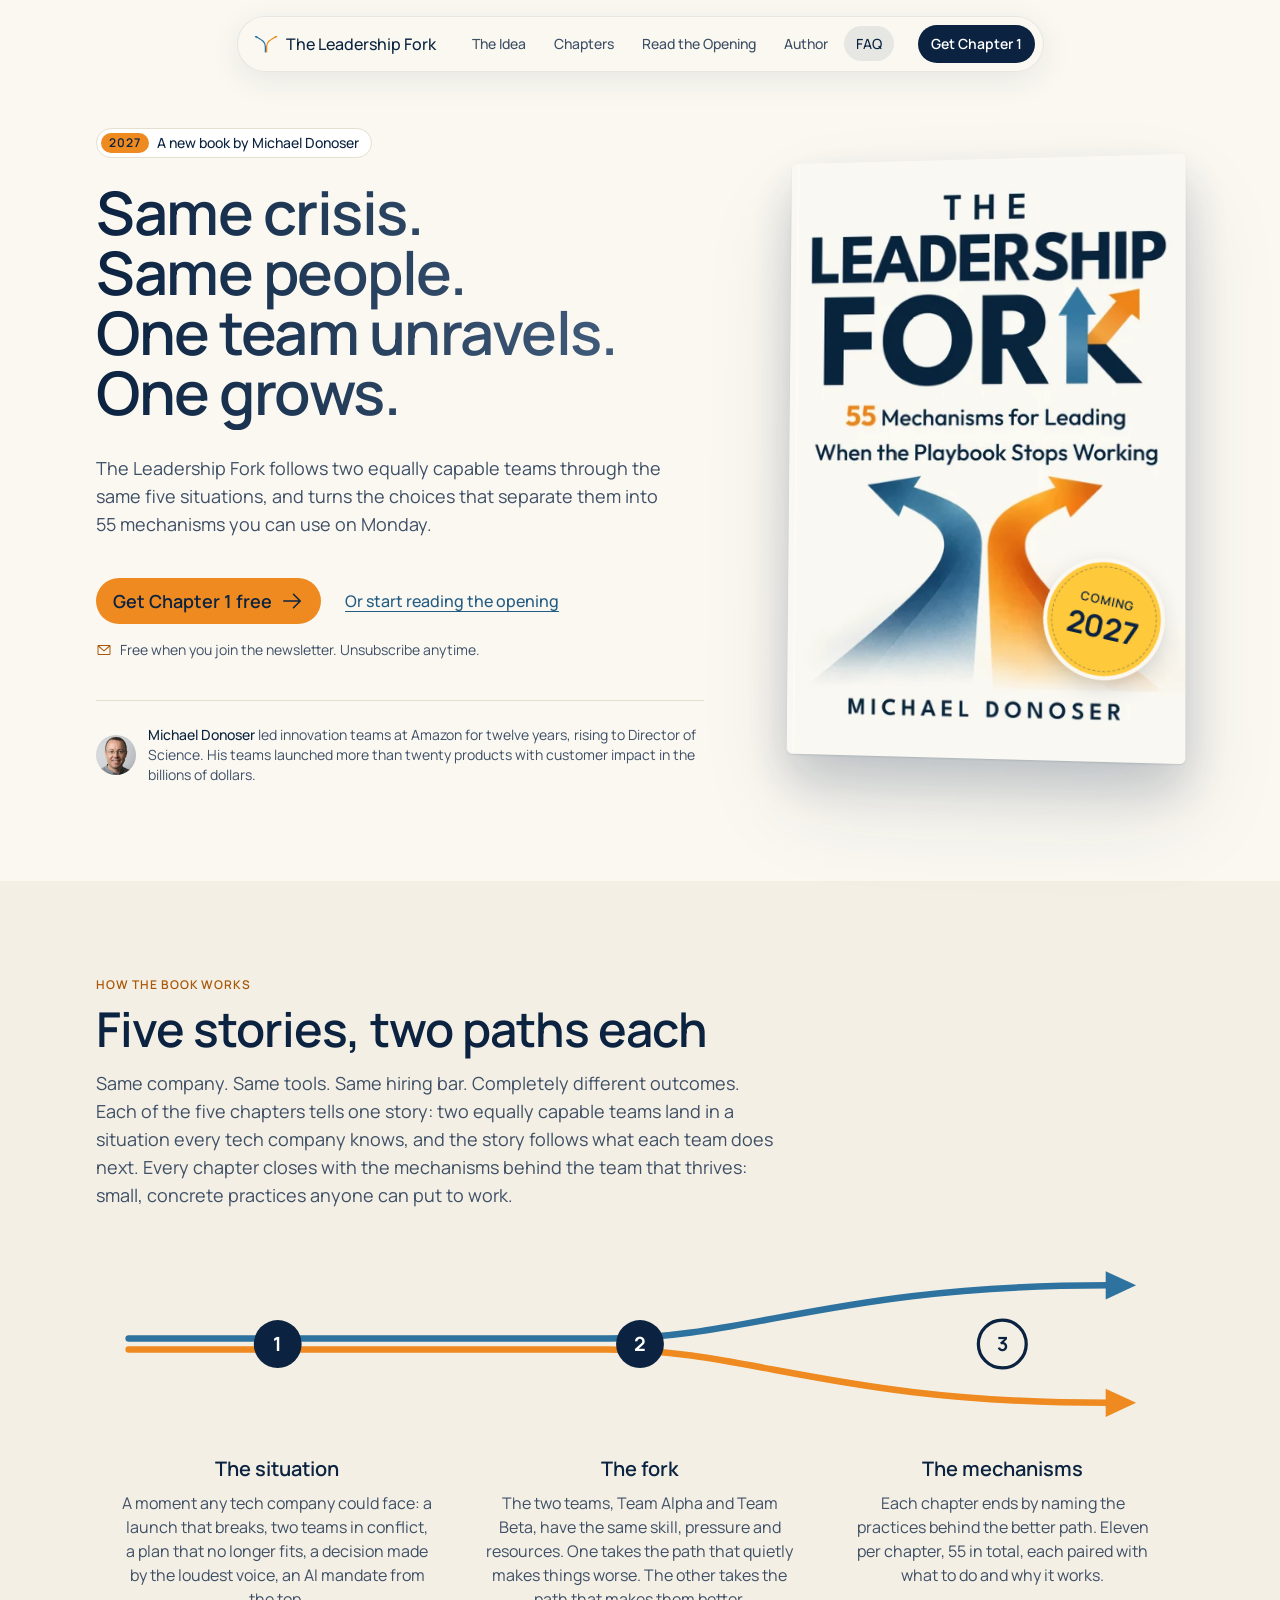
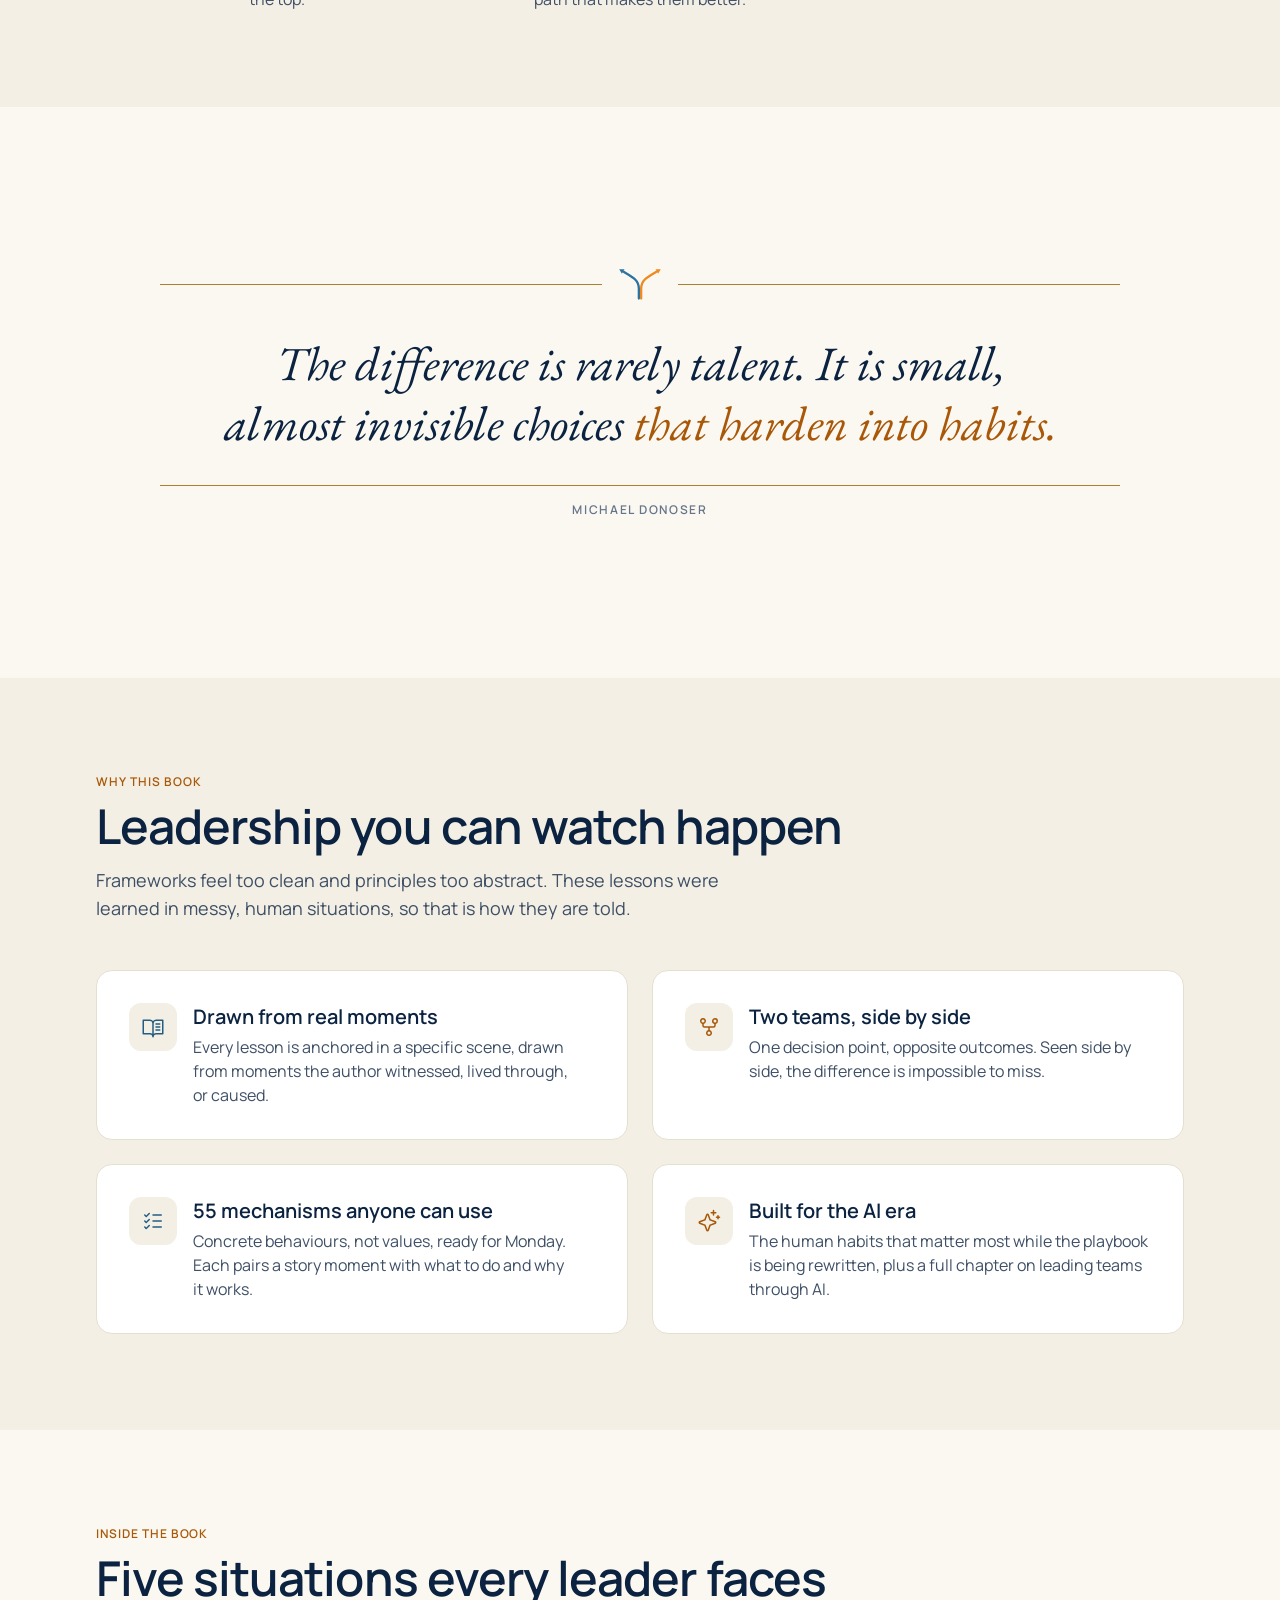
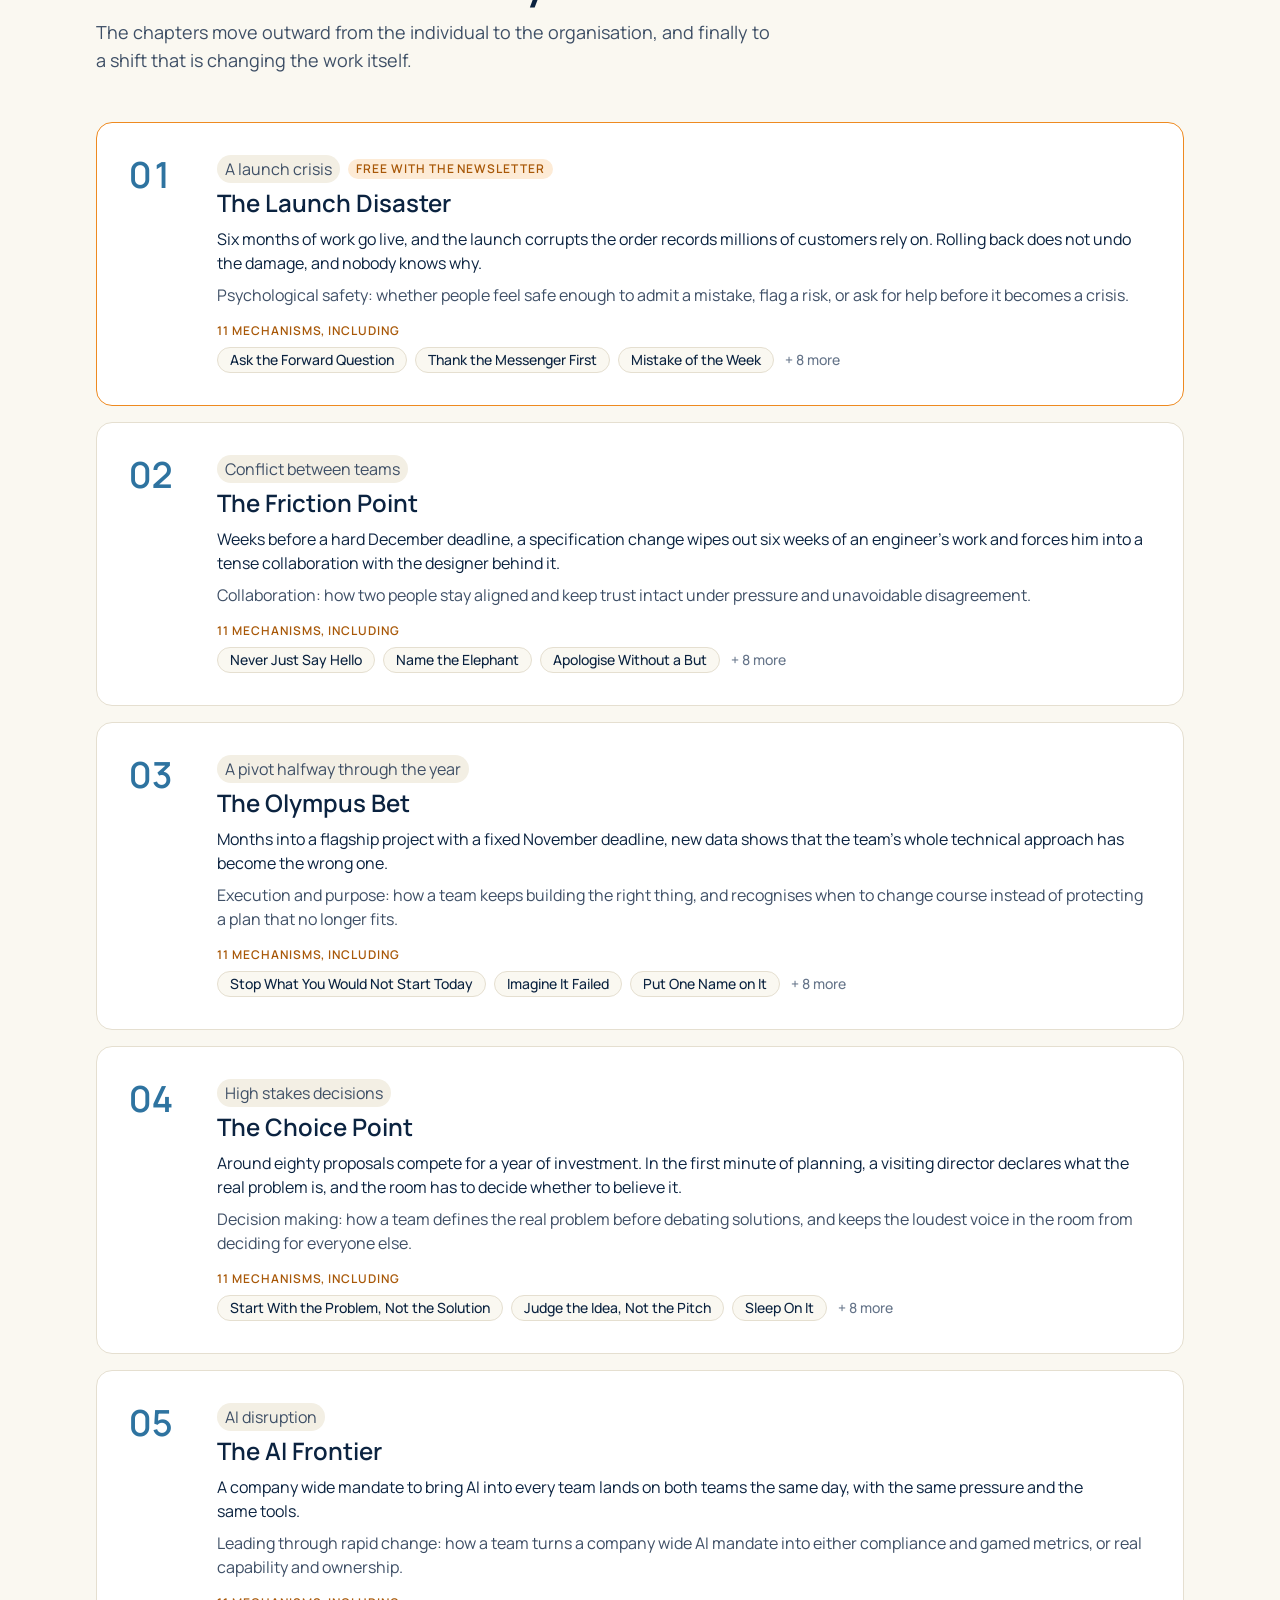
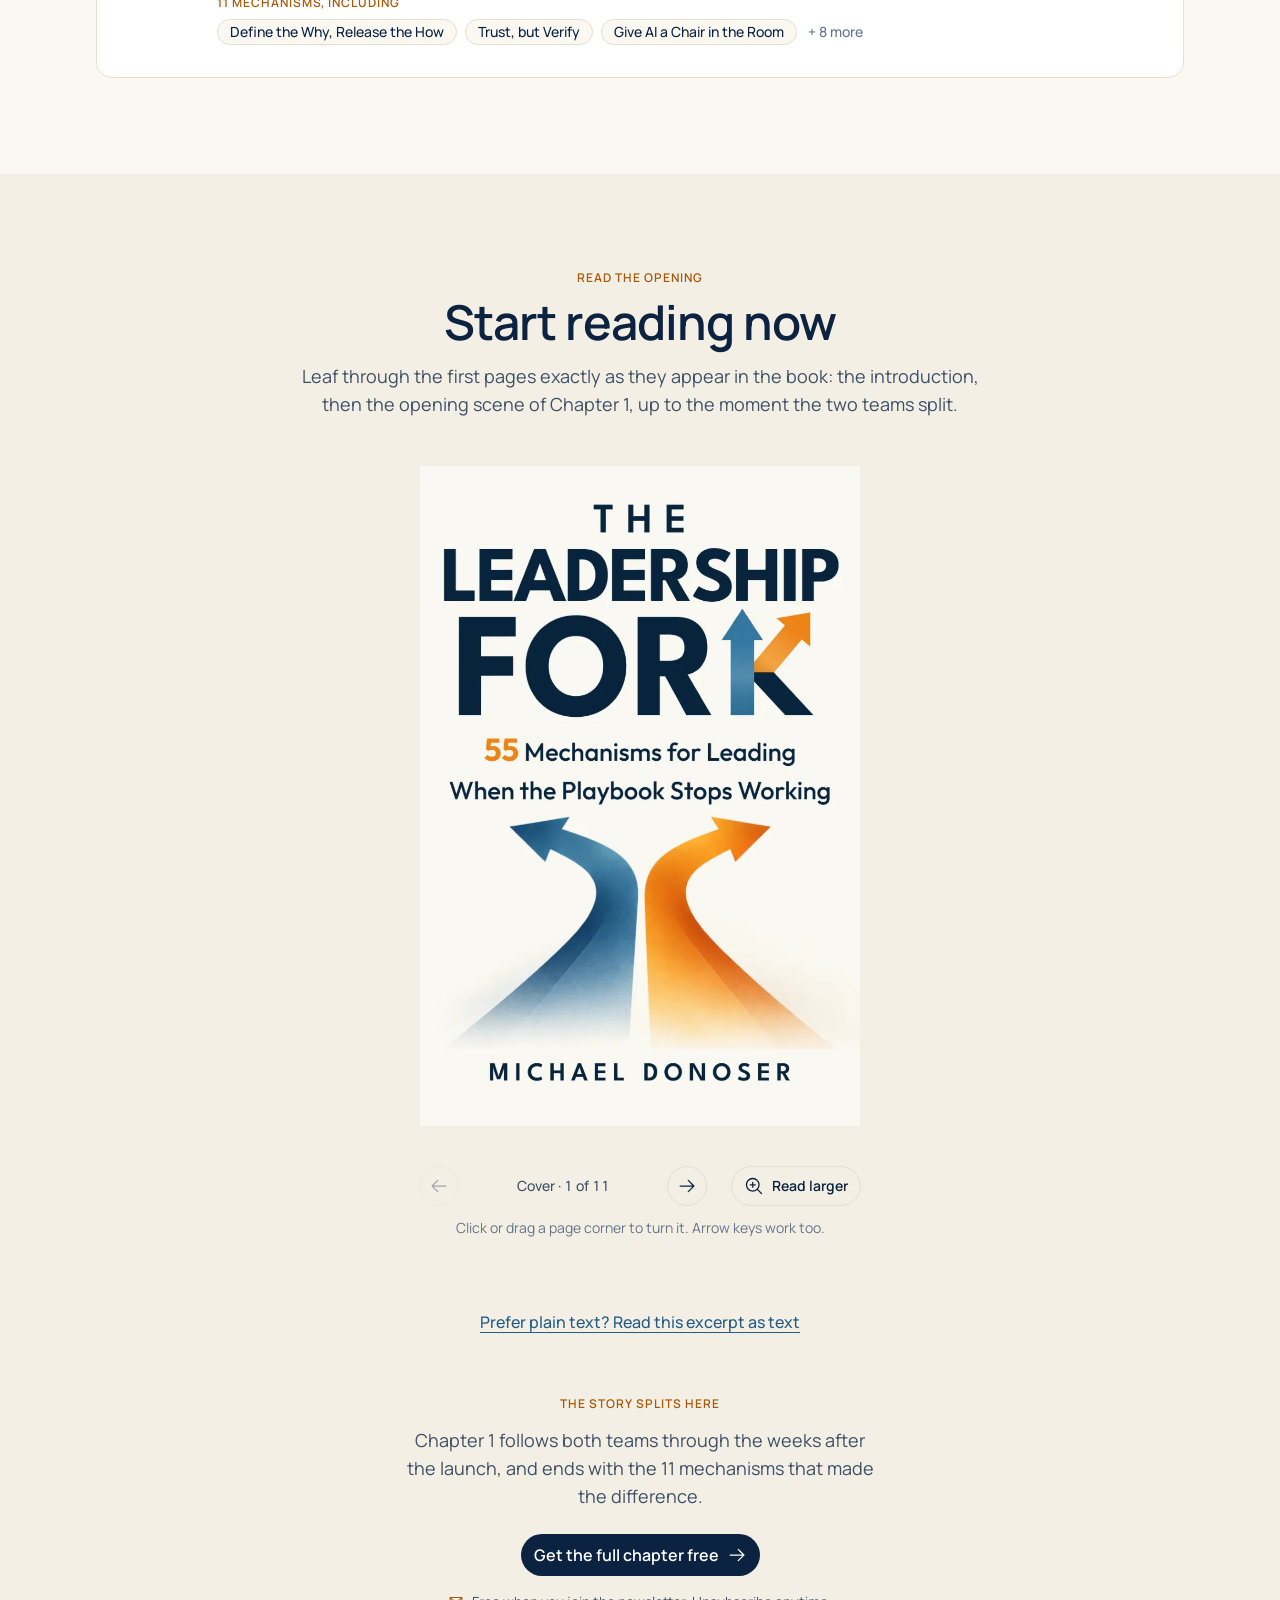
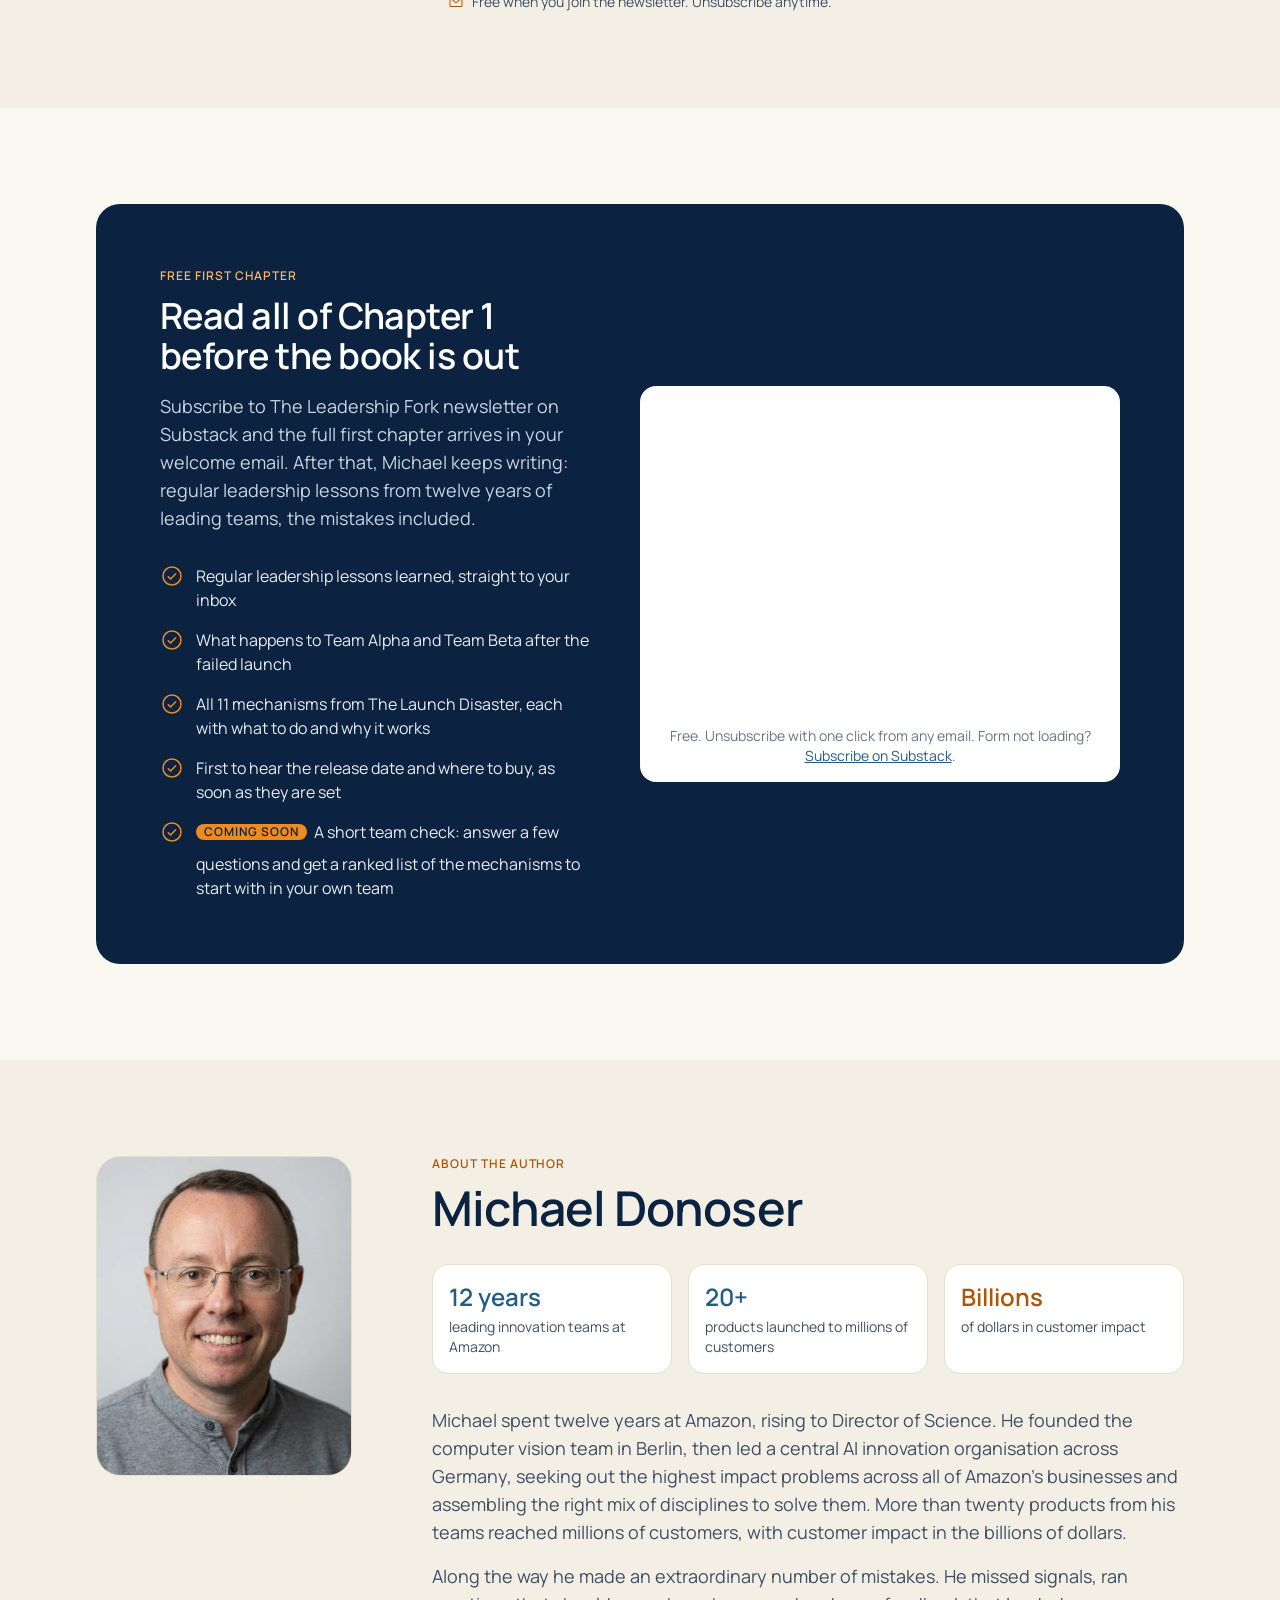
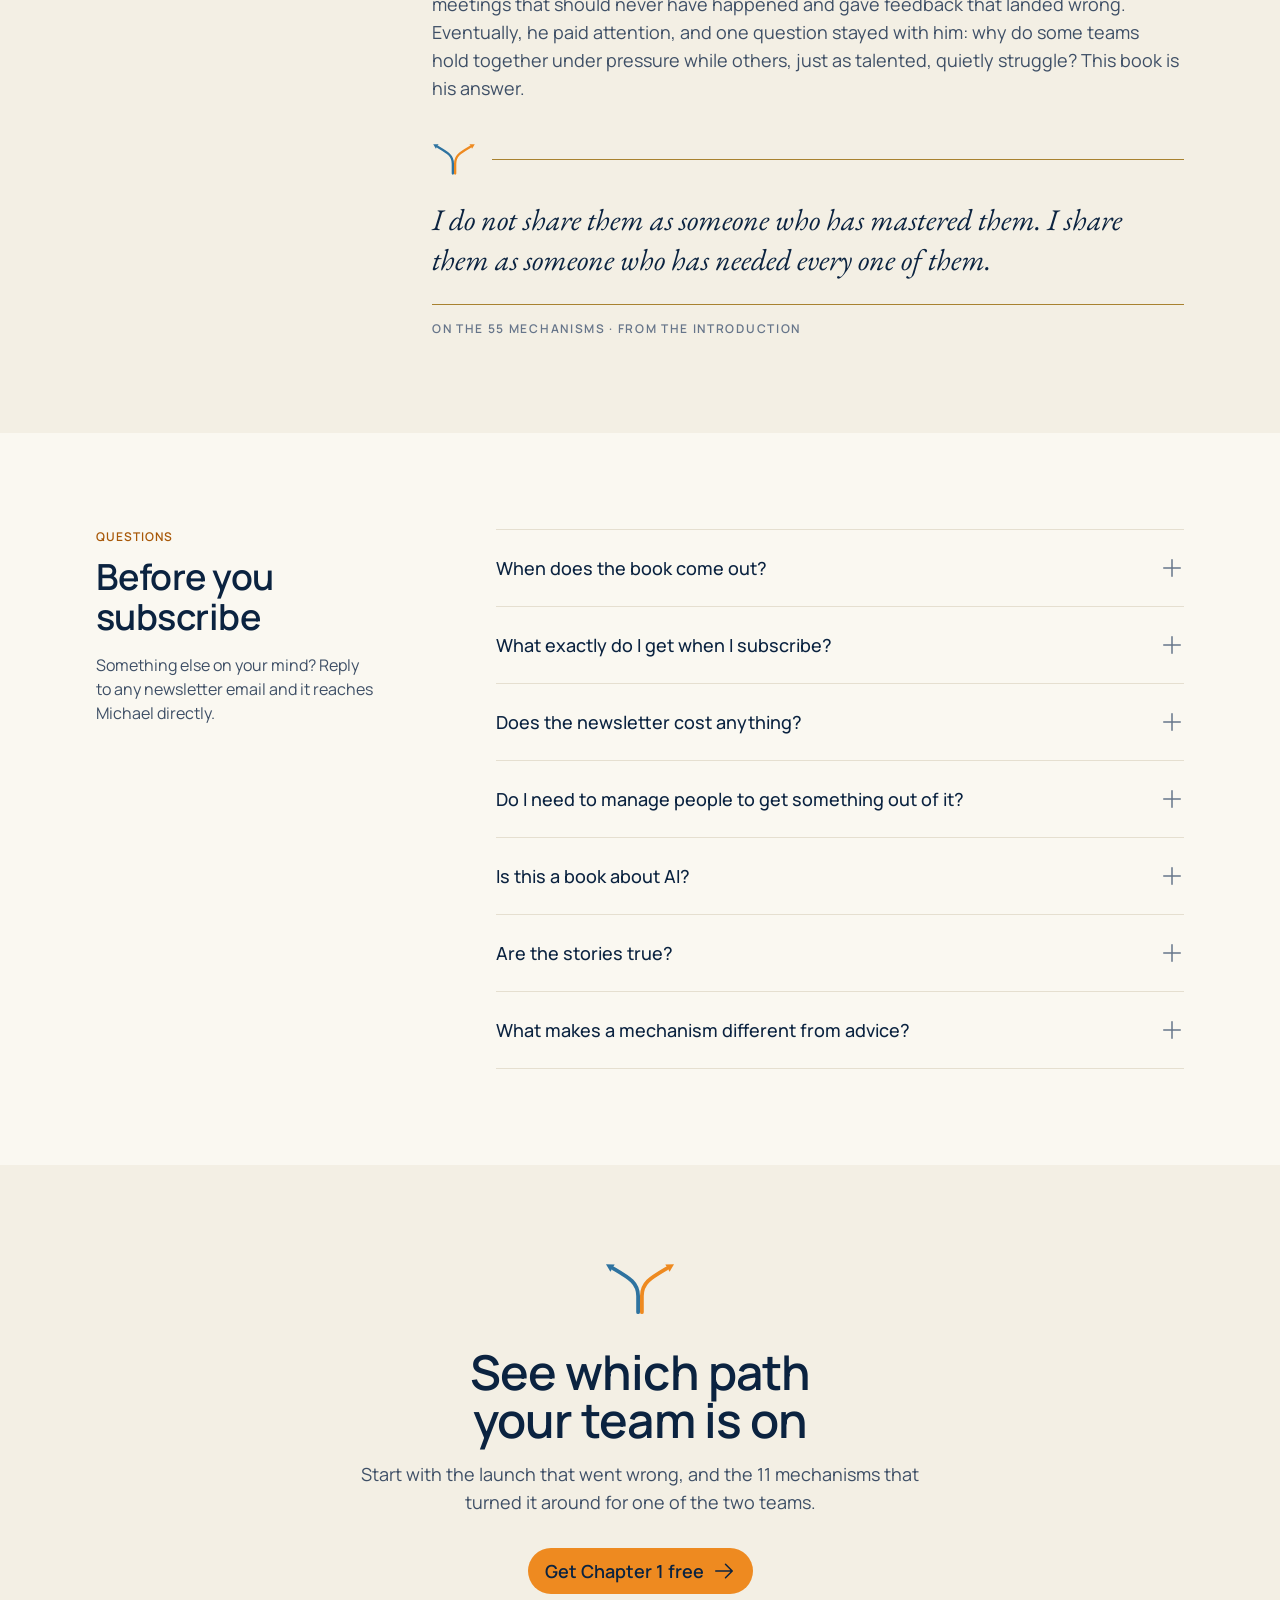
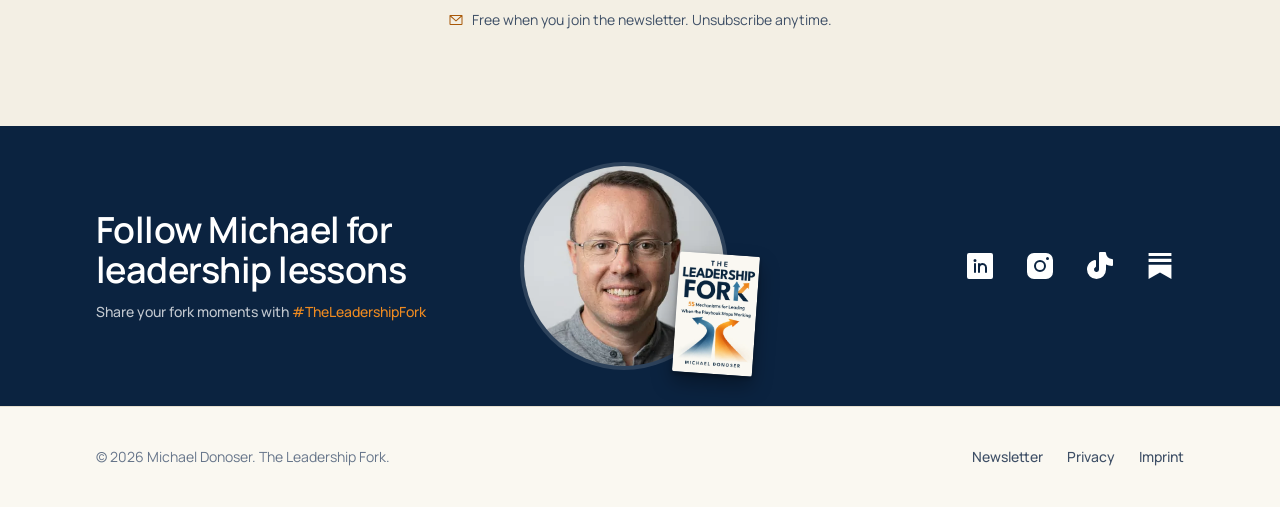
==== index.html @ 9b5e599e "Initial site: The Leadership Fork landing page Co-Authored-By: Claude Opus 5.5 <noreply@anthropic.co" ====
<!doctype html>
<html lang="en-GB">
<head>
  <meta charset="utf-8">
  <meta name="viewport" content="width=device-width, initial-scale=1">
  <title>The Leadership Fork by Michael Donoser: read Chapter 1 free</title>
  <meta name="description" content="Same crisis. Same people. One team unravels, one grows. The Leadership Fork turns the small choices behind great teams into 55 mechanisms you can use on Monday. Read the opening now and get Chapter 1 free.">
  <link rel="canonical" href="https://theleadershipfork.com/">
  <meta name="theme-color" content="#faf8f1">
  <meta name="author" content="Michael Donoser">
  <meta name="robots" content="index, follow, max-image-preview:large">

  <meta property="og:type" content="book">
  <meta property="og:site_name" content="The Leadership Fork">
  <meta property="og:locale" content="en_GB">
  <meta property="og:title" content="The Leadership Fork: 55 Mechanisms for Leading When the Playbook Stops Working">
  <meta property="og:description" content="Same crisis. Same people. One team unravels, one grows. Read the opening and get Chapter 1 free.">
  <meta property="og:url" content="https://theleadershipfork.com/">
  <meta property="og:image" content="https://theleadershipfork.com/assets/img/og.jpg">
  <meta property="og:image:width" content="1200">
  <meta property="og:image:height" content="630">
  <meta property="og:image:alt" content="The cover of The Leadership Fork by Michael Donoser">
  <meta property="book:author" content="Michael Donoser">
  <meta name="twitter:card" content="summary_large_image">

  <link rel="icon" href="/favicon.ico" sizes="any">
  <link rel="icon" type="image/png" sizes="32x32" href="/assets/img/icon-32.png">
  <link rel="apple-touch-icon" href="/assets/img/icon-180.png">

  <link rel="preload" href="/assets/fonts/manrope-latin-wght.woff2" as="font" type="font/woff2" crossorigin>
  <link rel="stylesheet" href="/assets/styles.css">
  <script>document.documentElement.classList.add("js");</script>

  <script type="application/ld+json">
  {
    "@context": "https://schema.org",
    "@graph": [
      {
        "@type": "WebSite",
        "name": "The Leadership Fork",
        "alternateName": ["TheLeadershipFork", "#TheLeadershipFork", "theleadershipfork.com"],
        "url": "https://theleadershipfork.com/"
      },
      {
        "@type": "Book",
        "name": "The Leadership Fork",
        "alternateName": "TheLeadershipFork",
        "keywords": "The Leadership Fork, TheLeadershipFork, leadership, team culture, management, Michael Donoser",
        "alternativeHeadline": "55 Mechanisms for Leading When the Playbook Stops Working",
        "author": { "@type": "Person", "name": "Michael Donoser", "sameAs": [
          "https://www.linkedin.com/in/michael-donoser",
          "https://www.instagram.com/michaeldonoser/",
          "https://www.tiktok.com/@michaeldonoser",
          "https://substack.com/@michaeldonoser"
        ] },
        "inLanguage": "en",
        "genre": "Leadership / Management",
        "image": "https://theleadershipfork.com/assets/img/cover-960.jpg",
        "url": "https://theleadershipfork.com/"
      },
      {
        "@type": "FAQPage",
        "mainEntity": [
          { "@type": "Question", "name": "When does The Leadership Fork come out?",
            "acceptedAnswer": { "@type": "Answer", "text": "The book is planned for 2027. Newsletter subscribers hear the release date and where to buy it first." } },
          { "@type": "Question", "name": "What do I get when I subscribe?",
            "acceptedAnswer": { "@type": "Answer", "text": "The complete first chapter, The Launch Disaster, as a PDF: what happens to both teams after the failed launch, and all 11 mechanisms from that chapter. The link arrives in your welcome email." } },
          { "@type": "Question", "name": "Do I need to manage people to get something out of it?",
            "acceptedAnswer": { "@type": "Answer", "text": "No. The book is written for anyone who wants to shape how their team works, at any level. Every mechanism is something a team member can start as well as a manager." } },
          { "@type": "Question", "name": "Are the stories true?",
            "acceptedAnswer": { "@type": "Answer", "text": "They are composites. No story is a transcript of one real event, but every event in them is rooted in something the author witnessed, took part in, or caused." } }
        ]
      }
    ]
  }
  </script>
</head>
<body>
  <!-- Shared drawings -->
  <svg width="0" height="0" style="position:absolute" aria-hidden="true" focusable="false">
    <defs>
      <!-- Two lanes that touch in the stem, then split: echoes the cover arrows -->
      <symbol id="fork" viewBox="-76 -108 152 116">
        <g fill="none" stroke-width="8" stroke-linecap="round" stroke-linejoin="round">
          <path stroke="#2e73a0" d="M-4 0V-34C-4-62-22-72-56-92"/>
          <path stroke="#ee8a20" d="M4 0V-34C4-62 22-72 56-92"/>
        </g>
        <polygon fill="#2e73a0" points="-71.8,-101 -53.5,-100.8 -62.5,-85.2"/>
        <polygon fill="#ee8a20" points="71.8,-101 53.5,-100.8 62.5,-85.2"/>
      </symbol>
      <symbol id="i-arrow-right" viewBox="0 0 256 256"><path fill="currentColor" d="M221.66,133.66l-72,72a8,8,0,0,1-11.32-11.32L196.69,136H40a8,8,0,0,1,0-16H196.69L138.34,61.66a8,8,0,0,1,11.32-11.32l72,72A8,8,0,0,1,221.66,133.66Z"/></symbol>
      <symbol id="i-arrow-down" viewBox="0 0 256 256"><path fill="currentColor" d="M205.66,149.66l-72,72a8,8,0,0,1-11.32,0l-72-72a8,8,0,0,1,11.32-11.32L120,196.69V40a8,8,0,0,1,16,0V196.69l58.34-58.35a8,8,0,0,1,11.32,11.32Z"/></symbol>
      <symbol id="i-check" viewBox="0 0 256 256"><path fill="currentColor" d="M173.66,98.34a8,8,0,0,1,0,11.32l-56,56a8,8,0,0,1-11.32,0l-24-24a8,8,0,0,1,11.32-11.32L112,148.69l50.34-50.35A8,8,0,0,1,173.66,98.34ZM232,128A104,104,0,1,1,128,24,104.11,104.11,0,0,1,232,128Zm-16,0a88,88,0,1,0-88,88A88.1,88.1,0,0,0,216,128Z"/></symbol>
      <symbol id="i-book" viewBox="0 0 256 256"><path fill="currentColor" d="M232,48H160a40,40,0,0,0-32,16A40,40,0,0,0,96,48H24a8,8,0,0,0-8,8V200a8,8,0,0,0,8,8H96a24,24,0,0,1,24,24,8,8,0,0,0,16,0,24,24,0,0,1,24-24h72a8,8,0,0,0,8-8V56A8,8,0,0,0,232,48ZM96,192H32V64H96a24,24,0,0,1,24,24V200A39.81,39.81,0,0,0,96,192Zm128,0H160a39.81,39.81,0,0,0-24,8V88a24,24,0,0,1,24-24h64ZM160,88h40a8,8,0,0,1,0,16H160a8,8,0,0,1,0-16Zm48,40a8,8,0,0,1-8,8H160a8,8,0,0,1,0-16h40A8,8,0,0,1,208,128Zm0,32a8,8,0,0,1-8,8H160a8,8,0,0,1,0-16h40A8,8,0,0,1,208,160Z"/></symbol>
      <symbol id="i-fork" viewBox="0 0 256 256"><path fill="currentColor" d="M224,64a32,32,0,1,0-40,31v17a8,8,0,0,1-8,8H80a8,8,0,0,1-8-8V95a32,32,0,1,0-16,0v17a24,24,0,0,0,24,24h40v25a32,32,0,1,0,16,0V136h40a24,24,0,0,0,24-24V95A32.06,32.06,0,0,0,224,64ZM48,64A16,16,0,1,1,64,80,16,16,0,0,1,48,64Zm96,128a16,16,0,1,1-16-16A16,16,0,0,1,144,192ZM192,80a16,16,0,1,1,16-16A16,16,0,0,1,192,80Z"/></symbol>
      <symbol id="i-list" viewBox="0 0 256 256"><path fill="currentColor" d="M224,128a8,8,0,0,1-8,8H128a8,8,0,0,1,0-16h88A8,8,0,0,1,224,128ZM128,72h88a8,8,0,0,0,0-16H128a8,8,0,0,0,0,16Zm88,112H128a8,8,0,0,0,0,16h88a8,8,0,0,0,0-16ZM82.34,42.34,56,68.69,45.66,58.34A8,8,0,0,0,34.34,69.66l16,16a8,8,0,0,0,11.32,0l32-32A8,8,0,0,0,82.34,42.34Zm0,64L56,132.69,45.66,122.34a8,8,0,0,0-11.32,11.32l16,16a8,8,0,0,0,11.32,0l32-32a8,8,0,0,0-11.32-11.32Zm0,64L56,196.69,45.66,186.34a8,8,0,0,0-11.32,11.32l16,16a8,8,0,0,0,11.32,0l32-32a8,8,0,0,0-11.32-11.32Z"/></symbol>
      <symbol id="i-sparkle" viewBox="0 0 256 256"><path fill="currentColor" d="M197.58,129.06,146,110l-19-51.62a15.92,15.92,0,0,0-29.88,0L78,110l-51.62,19a15.92,15.92,0,0,0,0,29.88L78,178l19,51.62a15.92,15.92,0,0,0,29.88,0L146,178l51.62-19a15.92,15.92,0,0,0,0-29.88ZM137,164.22a8,8,0,0,0-4.74,4.74L112,223.85,91.78,169A8,8,0,0,0,87,164.22L32.15,144,87,123.78A8,8,0,0,0,91.78,119L112,64.15,132.22,119a8,8,0,0,0,4.74,4.74L191.85,144ZM144,40a8,8,0,0,1,8-8h16V16a8,8,0,0,1,16,0V32h16a8,8,0,0,1,0,16H184V64a8,8,0,0,1-16,0V48H152A8,8,0,0,1,144,40ZM248,88a8,8,0,0,1-8,8h-8v8a8,8,0,0,1-16,0V96h-8a8,8,0,0,1,0-16h8V72a8,8,0,0,1,16,0v8h8A8,8,0,0,1,248,88Z"/></symbol>
      <symbol id="i-plus" viewBox="0 0 256 256"><path fill="currentColor" d="M224,128a8,8,0,0,1-8,8H136v80a8,8,0,0,1-16,0V136H40a8,8,0,0,1,0-16h80V40a8,8,0,0,1,16,0v80h80A8,8,0,0,1,224,128Z"/></symbol>
      <!-- Brand marks: Phosphor fill (MIT) for LinkedIn, Instagram, TikTok; Simple Icons (CC0) for Substack -->
      <symbol id="i-linkedin" viewBox="0 0 256 256"><path fill="currentColor" d="M216,24H40A16,16,0,0,0,24,40V216a16,16,0,0,0,16,16H216a16,16,0,0,0,16-16V40A16,16,0,0,0,216,24ZM96,176a8,8,0,0,1-16,0V112a8,8,0,0,1,16,0ZM88,96a12,12,0,1,1,12-12A12,12,0,0,1,88,96Zm96,80a8,8,0,0,1-16,0V140a20,20,0,0,0-40,0v36a8,8,0,0,1-16,0V112a8,8,0,0,1,15.790-1.78A36,36,0,0,1,184,140Z"/></symbol>
      <symbol id="i-instagram" viewBox="0 0 256 256"><path fill="currentColor" d="M176,24H80A56.06,56.06,0,0,0,24,80v96a56.06,56.06,0,0,0,56,56h96a56.06,56.06,0,0,0,56-56V80A56.06,56.06,0,0,0,176,24ZM128,176a48,48,0,1,1,48-48A48.05,48.05,0,0,1,128,176Zm60-96a12,12,0,1,1,12-12A12,12,0,0,1,188,80Zm-28,48a32,32,0,1,1-32-32A32,32,0,0,1,160,128Z"/></symbol>
      <symbol id="i-tiktok" viewBox="0 0 256 256"><path fill="currentColor" d="M232,80v40a8,8,0,0,1-8,8,103.25,103.25,0,0,1-48-11.71V156a76,76,0,0,1-152,0c0-36.9,26.91-69.52,62.6-75.88A8,8,0,0,1,96,88v42.69a8,8,0,0,1-4.570,7.23A20,20,0,1,0,120,156V24a8,8,0,0,1,8-8h40a8,8,0,0,1,8,8,48.050,48.050,0,0,0,48,48A8,8,0,0,1,232,80Z"/></symbol>
      <symbol id="i-substack" viewBox="0 0 24 24"><path fill="currentColor" d="M22.539 8.242H1.46V5.406h21.08v2.836zM1.46 10.812V24L12 18.11 22.54 24V10.812H1.46zM22.54 0H1.46v2.836h21.08V0z"/></symbol>
      <symbol id="i-mail" viewBox="0 0 256 256"><path fill="currentColor" d="M224,48H32a8,8,0,0,0-8,8V192a16,16,0,0,0,16,16H216a16,16,0,0,0,16-16V56A8,8,0,0,0,224,48ZM203.43,64,128,133.15,52.57,64ZM216,192H40V74.19l82.59,75.71a8,8,0,0,0,10.82,0L216,74.19V192Z"/></symbol>
    </defs>
  </svg>

  <a class="skip-link button-sm" href="#main">Skip to content</a>

  <!-- ===================== Navigation ===================== -->
  <header class="nav-wrap">
    <nav class="nav" aria-label="Main">
      <a class="brand" href="/" aria-label="The Leadership Fork, home">
        <svg viewBox="0 0 152 116" aria-hidden="true"><use href="#fork"/></svg>
        <span class="brand-name title-3">The Leadership Fork</span>
      </a>
      <ul class="nav-links title-4">
        <li><a href="#idea">The Idea</a></li>
        <li><a href="#chapters">Chapters</a></li>
        <li><a href="#excerpt">Read the Opening</a></li>
        <li><a href="#author">Author</a></li>
        <li><a href="#faq">FAQ</a></li>
      </ul>
      <div class="nav-actions">
        <a class="btn btn-primary button-sm nav-cta-mobile" href="#chapter-one">Get Chapter 1</a>
        <button class="menu-toggle" type="button" aria-expanded="false" aria-controls="mobile-menu" aria-label="Open menu">
          <span></span><span></span><span></span>
        </button>
      </div>
    </nav>
  </header>

  <div class="mobile-menu" id="mobile-menu" aria-hidden="true">
    <a class="heading-4" href="#idea">The Idea</a>
    <a class="heading-4" href="#chapters">Chapters</a>
    <a class="heading-4" href="#excerpt">Read the Opening</a>
    <a class="heading-4" href="#author">Author</a>
    <a class="heading-4" href="#faq">FAQ</a>
  </div>

  <main id="main">
    <!-- ===================== Hero ===================== -->
    <section class="hero" aria-labelledby="hero-title">
      <div class="container hero-grid">
        <div>
          <p class="eyebrow caption-1"><span class="pill caption-3">2027</span> A new book by Michael Donoser</p>
          <h1 id="hero-title" class="heading-1">Same crisis. Same people.<br> One team unravels. One grows.</h1>
          <p class="hero-sub body-7 muted">
            The Leadership Fork follows two equally capable teams through the<br class="br-wide">
            same five situations, and turns the choices that separate them into<br class="br-wide">
            55 mechanisms you can use on Monday.
          </p>
          <div class="hero-actions">
            <a class="btn btn-accent button-lg" href="#chapter-one">
              Get Chapter 1 free
              <svg aria-hidden="true"><use href="#i-arrow-right"/></svg>
            </a>
            <a class="text-link body-2" href="#excerpt">Or start reading the opening</a>
          </div>
          <p class="cta-note caption-2"><svg aria-hidden="true"><use href="#i-mail"/></svg>Free when you join the newsletter. Unsubscribe anytime.</p>
          <div class="hero-proof">
            <span class="avatar" aria-hidden="true"><img src="/assets/img/author-avatar.jpg" alt="" width="40" height="40"></span>
            <p class="caption-2 muted">
              <strong class="caption-1" style="color:var(--ink)">Michael Donoser</strong>
              led innovation teams at Amazon for twelve years, rising to
              Director of Science. His teams launched more than twenty
              products with customer impact in the billions of dollars.
            </p>
          </div>
        </div>
        <div class="cover-stage">
          <div class="cover">
            <picture>
              <source type="image/webp" srcset="/assets/img/cover-480.webp 480w, /assets/img/cover-960.webp 960w" sizes="(min-width: 960px) 400px, 200px">
              <img src="/assets/img/cover-960.jpg" srcset="/assets/img/cover-480.jpg 480w, /assets/img/cover-960.jpg 960w" sizes="(min-width: 960px) 400px, 200px"
                   width="960" height="1439" alt="Book cover of The Leadership Fork: 55 Mechanisms for Leading When the Playbook Stops Working, by Michael Donoser. A blue and an orange arrow split from one road." fetchpriority="high">
            </picture>
            <p class="sticker" aria-label="Coming in 2027">
              <span class="sticker-top" aria-hidden="true">Coming</span>
              <span class="sticker-year" aria-hidden="true">2027</span>
            </p>
          </div>
        </div>
      </div>
    </section>

    <!-- ===================== How every story works ===================== -->
    <section class="section band" id="idea" aria-labelledby="idea-title">
      <div class="container">
        <div class="section-head reveal">
          <span class="caption-3">How the book works</span>
          <h2 id="idea-title" class="heading-2">Five stories, two paths each</h2>
          <p class="body-7 muted">
            Same company. Same tools. Same hiring bar. Completely different
            outcomes. Each of the five chapters tells one story: two equally capable teams
            land in a situation every tech company knows, and the story follows
            what each team does next. Every chapter closes with the mechanisms
            behind the team that thrives: small, concrete practices anyone can
            put to work.
          </p>
        </div>
        <!-- One road that splits at the fork; the numbers mark the three steps below. -->
        <svg class="road reveal" viewBox="0 0 1000 160" aria-hidden="true">
          <g fill="none" stroke-width="6" stroke-linecap="round">
            <path stroke="#2e73a0" d="M30 75 H470 C600 75 680 26 930 26"/>
            <path stroke="#ee8a20" d="M30 85 H470 C600 85 680 134 930 134"/>
          </g>
          <polygon fill="#2e73a0" points="928,13 956,26 928,39"/>
          <polygon fill="#ee8a20" points="928,121 956,134 928,147"/>
          <g font-weight="700" font-size="18" text-anchor="middle">
            <circle cx="167" cy="80" r="22" fill="#0b2340"/><text x="167" y="86" fill="#fff">1</text>
            <circle cx="500" cy="80" r="22" fill="#0b2340"/><text x="500" y="86" fill="#fff">2</text>
            <circle class="road-open" cx="833" cy="80" r="22" stroke="#0b2340" stroke-width="3"/><text x="833" y="86" fill="#0b2340">3</text>
          </g>
        </svg>
        <ol class="steps">
          <li class="step reveal">
            <span class="step-num caption-1" aria-hidden="true">1</span>
            <h3 class="heading-6">The situation</h3>
            <p class="body-3 muted">
              A moment any tech company could face: a launch that breaks, two
              teams in conflict, a plan that no longer fits, a decision made
              by the loudest voice, an AI mandate from the top.
            </p>
          </li>
          <li class="step reveal">
            <span class="step-num caption-1" aria-hidden="true">2</span>
            <h3 class="heading-6">The fork</h3>
            <p class="body-3 muted">
              The two teams, Team Alpha and Team Beta, have the same skill,
              pressure and resources. One takes the path that quietly makes things worse.
              The other takes the path that makes them better.
            </p>
          </li>
          <li class="step reveal">
            <span class="step-num step-num-open caption-1" aria-hidden="true">3</span>
            <h3 class="heading-6">The mechanisms</h3>
            <p class="body-3 muted">
              Each chapter ends by naming the practices behind the better
              path. Eleven per chapter, 55 in total, each paired with what to do and why it
              works.
            </p>
          </li>
        </ol>
      </div>
    </section>

    <!-- ===================== Tagline reveal (B11) ===================== -->
    <section class="tagline" aria-label="The idea behind the book">
      <div class="container">
        <figure class="tagline-quote">
          <div class="tq-rule" aria-hidden="true"><svg viewBox="0 0 152 116"><use href="#fork"/></svg></div>
          <blockquote>
            <p data-word-reveal>The difference is rarely talent. It is small, almost invisible choices <span class="accent">that harden into habits.</span></p>
          </blockquote>
          <div class="tq-rule" aria-hidden="true"></div>
          <figcaption class="tq-who">Michael Donoser</figcaption>
        </figure>
      </div>
    </section>

    <!-- ===================== Benefits ===================== -->
    <section class="section band" aria-labelledby="why-title">
      <div class="container">
        <div class="section-head reveal">
          <span class="caption-3">Why this book</span>
          <h2 id="why-title" class="heading-2">Leadership you can watch happen</h2>
          <p class="body-7 muted">
            Frameworks feel too clean and principles too abstract. These
            lessons were learned in messy, human situations, so that is how
            they are told.
          </p>
        </div>
        <div class="benefits">
          <div class="card benefit reveal">
            <span class="icon-chip" aria-hidden="true"><svg><use href="#i-book"/></svg></span>
            <div>
              <h3 class="heading-6">Drawn from real moments</h3>
              <p class="body-3 muted">Every lesson is anchored in a specific scene, drawn from moments the author witnessed, lived through, or caused.</p>
            </div>
          </div>
          <div class="card benefit reveal">
            <span class="icon-chip orange" aria-hidden="true"><svg><use href="#i-fork"/></svg></span>
            <div>
              <h3 class="heading-6">Two teams, side by side</h3>
              <p class="body-3 muted">One decision point, opposite outcomes. Seen side by side, the difference is impossible to miss.</p>
            </div>
          </div>
          <div class="card benefit reveal">
            <span class="icon-chip" aria-hidden="true"><svg><use href="#i-list"/></svg></span>
            <div>
              <h3 class="heading-6">55 mechanisms anyone can use</h3>
              <p class="body-3 muted">Concrete behaviours, not values, ready for Monday. Each pairs a story moment with what to do and why it works.</p>
            </div>
          </div>
          <div class="card benefit reveal">
            <span class="icon-chip orange" aria-hidden="true"><svg><use href="#i-sparkle"/></svg></span>
            <div>
              <h3 class="heading-6">Built for the AI era</h3>
              <p class="body-3 muted">The human habits that matter most while the playbook is being rewritten, plus a full chapter on leading teams through AI.</p>
            </div>
          </div>
        </div>
      </div>
    </section>

    <!-- ===================== Chapters ===================== -->
    <section class="section" id="chapters" aria-labelledby="chapters-title">
      <div class="container">
        <div class="section-head reveal">
          <span class="caption-3">Inside the book</span>
          <h2 id="chapters-title" class="heading-2">Five situations every leader faces</h2>
          <p class="body-7 muted">
            The chapters move outward from the individual to the organisation,
            and finally to a shift that is changing the work itself.
          </p>
        </div>
        <ol class="chapters">
          <li class="card chapter is-free reveal">
            <span class="chapter-num" aria-hidden="true">01</span>
            <div>
              <div class="meta">
                <span class="tag caption-4">A launch crisis</span>
                <span class="tag free caption-3">Free with the newsletter</span>
              </div>
              <h3 class="heading-5">The Launch Disaster</h3>
              <p class="body-3 chapter-story">Six months of work go live, and the launch corrupts the order records millions of customers rely on. Rolling back does not undo the damage, and nobody knows why.</p>
              <p class="body-3 muted">Psychological safety: whether people feel safe enough to admit a mistake, flag a risk, or ask for help before it becomes a crisis.</p>
              <p class="mech-label caption-3">11 mechanisms, including</p>
              <ul class="mech-teasers caption-1" aria-label="Some of the mechanisms in this chapter"><li>Ask the Forward Question</li><li>Thank the Messenger First</li><li>Mistake of the Week</li><li class="more">+ 8 more</li></ul>
            </div>
          </li>
          <li class="card chapter reveal">
            <span class="chapter-num" aria-hidden="true">02</span>
            <div>
              <div class="meta"><span class="tag caption-4">Conflict between teams</span></div>
              <h3 class="heading-5">The Friction Point</h3>
              <p class="body-3 chapter-story">Weeks before a hard December deadline, a specification change wipes out six weeks of an engineer&rsquo;s work and forces him into a tense collaboration with the designer behind it.</p>
              <p class="body-3 muted">Collaboration: how two people stay aligned and keep trust intact under pressure and unavoidable disagreement.</p>
              <p class="mech-label caption-3">11 mechanisms, including</p>
              <ul class="mech-teasers caption-1" aria-label="Some of the mechanisms in this chapter"><li>Never Just Say Hello</li><li>Name the Elephant</li><li>Apologise Without a But</li><li class="more">+ 8 more</li></ul>
            </div>
          </li>
          <li class="card chapter reveal">
            <span class="chapter-num" aria-hidden="true">03</span>
            <div>
              <div class="meta"><span class="tag caption-4">A pivot halfway through the year</span></div>
              <h3 class="heading-5">The Olympus Bet</h3>
              <p class="body-3 chapter-story">Months into a flagship project with a fixed November deadline, new data shows that the team&rsquo;s whole technical approach has become the wrong one.</p>
              <p class="body-3 muted">Execution and purpose: how a team keeps building the right thing, and recognises when to change course instead of protecting a plan that no longer fits.</p>
              <p class="mech-label caption-3">11 mechanisms, including</p>
              <ul class="mech-teasers caption-1" aria-label="Some of the mechanisms in this chapter"><li>Stop What You Would Not Start Today</li><li>Imagine It Failed</li><li>Put One Name on It</li><li class="more">+ 8 more</li></ul>
            </div>
          </li>
          <li class="card chapter reveal">
            <span class="chapter-num" aria-hidden="true">04</span>
            <div>
              <div class="meta"><span class="tag caption-4">High stakes decisions</span></div>
              <h3 class="heading-5">The Choice Point</h3>
              <p class="body-3 chapter-story">Around eighty proposals compete for a year of investment. In the first minute of planning, a visiting director declares what the real problem is, and the room has to decide whether to believe it.</p>
              <p class="body-3 muted">Decision making: how a team defines the real problem before debating solutions, and keeps the loudest voice in the room from deciding for everyone else.</p>
              <p class="mech-label caption-3">11 mechanisms, including</p>
              <ul class="mech-teasers caption-1" aria-label="Some of the mechanisms in this chapter"><li>Start With the Problem, Not the Solution</li><li>Judge the Idea, Not the Pitch</li><li>Sleep On It</li><li class="more">+ 8 more</li></ul>
            </div>
          </li>
          <li class="card chapter reveal">
            <span class="chapter-num" aria-hidden="true">05</span>
            <div>
              <div class="meta"><span class="tag caption-4">AI disruption</span></div>
              <h3 class="heading-5">The AI Frontier</h3>
              <p class="body-3 chapter-story">A company wide mandate to bring AI into every team lands on both teams the same day, with the same pressure and the same tools.</p>
              <p class="body-3 muted">Leading through rapid change: how a team turns a company wide AI mandate into either compliance and gamed metrics, or real capability and ownership.</p>
              <p class="mech-label caption-3">11 mechanisms, including</p>
              <ul class="mech-teasers caption-1" aria-label="Some of the mechanisms in this chapter"><li>Define the Why, Release the How</li><li>Trust, but Verify</li><li>Give AI a Chair in the Room</li><li class="more">+ 8 more</li></ul>
            </div>
          </li>
        </ol>
      </div>
    </section>

    <!-- ===================== Excerpt ===================== -->
    <section class="section band" id="excerpt" aria-labelledby="excerpt-title">
      <div class="container">
        <div class="section-head reveal" style="margin-left:auto;margin-right:auto;text-align:center">
          <span class="caption-3">Read the opening</span>
          <h2 id="excerpt-title" class="heading-2">Start reading now</h2>
          <p class="body-7 muted">
            Leaf through the first pages exactly as they appear in the book:
            the introduction, then the opening scene of Chapter 1, up to
            the moment the two teams split.
          </p>
        </div>

        <div class="flipbook-wrap reveal" aria-roledescription="flipbook" aria-label="Preview pages of The Leadership Fork">
          <div class="flipbook" id="flipbook">
            <div class="page" data-density="hard"><img src="/assets/pages/page-01.webp" alt="Front cover of The Leadership Fork" width="800" height="1200"></div>
            <div class="page"><img src="/assets/pages/page-02.webp" alt="Introduction, About These Stories, page 1" width="800" height="1200"></div>
            <div class="page"><img src="/assets/pages/page-03.webp" alt="Introduction, page 2" width="800" height="1200"></div>
            <div class="page"><img src="/assets/pages/page-04.webp" alt="Introduction, page 3" width="800" height="1200" loading="lazy"></div>
            <div class="page"><img src="/assets/pages/page-05.webp" alt="Introduction, page 4" width="800" height="1200" loading="lazy"></div>
            <div class="page"><img src="/assets/pages/page-06.webp" alt="Introduction, page 5" width="800" height="1200" loading="lazy"></div>
            <div class="page"><img src="/assets/pages/page-07.webp" alt="Chapter One title page: The Launch Disaster" width="800" height="1200" loading="lazy"></div>
            <div class="page"><img src="/assets/pages/page-08.webp" alt="Chapter One, The Champagne Was Already Chilled, page 1" width="800" height="1200" loading="lazy"></div>
            <div class="page"><img src="/assets/pages/page-09.webp" alt="Chapter One, page 2" width="800" height="1200" loading="lazy"></div>
            <div class="page"><img src="/assets/pages/page-10.webp" alt="Chapter One, page 3, ending where the story splits" width="800" height="1200" loading="lazy"></div>
            <div class="page page-end">
              <div class="page-end-inner">
                <svg class="fork-mark" viewBox="0 0 152 116" aria-hidden="true"><use href="#fork"/></svg>
                <p class="caption-3" style="color:var(--orange-ink)">The story splits here</p>
                <p class="heading-5">What does each team do next?</p>
                <p class="body-6 muted">
                  Chapter 1 follows Team Alpha and Team Beta through the weeks
                  after the launch, and ends with the 11 mechanisms that made
                  the difference.
                </p>
                <a class="btn btn-accent button-sm" href="#chapter-one">Get the full chapter free</a>
                <p class="caption-2 subtle">Free with the newsletter. Unsubscribe anytime.</p>
              </div>
            </div>
          </div>
        </div>

        <div class="flip-controls" aria-label="Page controls">
          <button class="btn btn-ghost button-sm flip-prev" type="button" aria-label="Previous page" disabled>
            <svg aria-hidden="true" style="transform:scaleX(-1)"><use href="#i-arrow-right"/></svg>
          </button>
          <p class="caption-1 muted flip-status" aria-live="polite">Cover</p>
          <button class="btn btn-ghost button-sm flip-next" type="button" aria-label="Next page">
            <svg aria-hidden="true"><use href="#i-arrow-right"/></svg>
          </button>
          <button class="btn btn-ghost button-sm flip-zoom" type="button">
            <svg aria-hidden="true" viewBox="0 0 256 256"><path fill="currentColor" d="M152,112a8,8,0,0,1-8,8H120v24a8,8,0,0,1-16,0V120H80a8,8,0,0,1,0-16h24V80a8,8,0,0,1,16,0v24h24A8,8,0,0,1,152,112Zm77.66,117.66a8,8,0,0,1-11.32,0l-50.06-50.07a88.11,88.11,0,1,1,11.31-11.31l50.07,50.06A8,8,0,0,1,229.66,229.66ZM112,184a72,72,0,1,0-72-72A72.08,72.08,0,0,0,112,184Z"/></svg>
            Read larger
          </button>
        </div>
        <dialog class="page-zoom" aria-label="Enlarged book pages">
          <div class="page-zoom-pages"></div>
          <div class="page-zoom-bar">
            <button class="btn btn-ghost button-sm zoom-prev" type="button" aria-label="Previous page"><svg aria-hidden="true" style="transform:scaleX(-1)"><use href="#i-arrow-right"/></svg></button>
            <button class="btn btn-primary button-sm zoom-close" type="button">Close</button>
            <button class="btn btn-ghost button-sm zoom-next" type="button" aria-label="Next page"><svg aria-hidden="true"><use href="#i-arrow-right"/></svg></button>
          </div>
        </dialog>
        <p class="caption-2 subtle flip-hint">Click or drag a page corner to turn it. Arrow keys work too.</p>

        <div class="excerpt-shell">
          <details class="text-version">
            <summary class="title-3">Prefer plain text? Read this excerpt as text</summary>
          <article class="reader" aria-label="Excerpt from The Leadership Fork">
            <div class="excerpt-body" id="excerpt-body">
              <div class="reader-part">
                <p class="reader-label caption-3">Introduction</p>
                <h3 class="heading-4" style="margin-bottom:var(--s-400)">About these stories</h3>
                <div class="prose body-7">
<!--EXCERPT_INTRO:start-->
                  <p>For twelve years, I led cross-functional tech innovation teams at Amazon and launched more than twenty products that reached millions of customers, with multi-billion-dollar customer impact. Along the way, I also made an extraordinary number of mistakes. I missed signals I should have caught. I ran meetings that should never have happened. I gave feedback that landed wrong, made decisions that looked reasonable at the time and embarrassingly stupid in hindsight, and occasionally led a room full of talented people directly into a wall.</p>
                  <p>What I also did, eventually, was pay attention. I learned from those mistakes, and I followed a natural curiosity: a stubborn need to understand why things work the way they do. Over time, that curiosity turned them into something more useful than regret.</p>
                  <p>The question that consumed me most was not technical. It was simpler and stranger: why do some teams seem almost effortlessly effective, honest, and resilient under pressure, while others, staffed with equally talented people and similar resources, quietly struggle? I watched this play out repeatedly. Same company. Same tools. Same hiring bar. Completely different outcomes.</p>
                  <p>My conclusion, validated over many years and countless situations, is that the difference almost never lives in the skillset. It lives in the culture: in small, almost invisible choices that accumulate into habits. Those habits define how a team behaves and communicates, and above all how it holds together when things get hard. As they always do.</p>
                  <blockquote class="pullquote"><p>The difference almost never lives in the skillset. It lives in the culture.</p></blockquote>
                  <p>This matters more now than it used to. Most organisations run on playbooks: processes, plans, and best practices that work as long as the next situation looks like the last one. In tech, it rarely does for long. Markets shift, reorganisations redraw teams, and AI changes how the work itself gets done, often faster than any playbook can be rewritten. When the playbook stops working, teams fall back on their habits. That is when culture decides the outcome, and when a team needs practices it can rely on without a script.</p>
                  <p>I spent a long time thinking about how to share what I had learned. Frameworks felt too clean, and principles too abstract. The lessons that mattered most were learned in messy, human situations, and stripping away that context often stripped away the lesson itself.</p>
                  <p>I kept coming back to stories because they preserve the nuance that advice often loses. They show how good intentions and reasonable decisions can still lead to poor outcomes, and what those outcomes cost a team. So rather than presenting these ideas as theory, I chose to capture them as human situations.</p>
                  <p>Each story follows the same structure. It opens with a situation any tech company might face, then reaches a decisive moment, a fork in the road, where two teams, Team Alpha and Team Beta, respond differently, despite having no meaningful difference in skill, experience, or intent. Team Alpha takes the path that quietly makes things worse. Team Beta takes the path that makes things better. What separates them is a set of specific mechanisms: the repeatable, concrete practices that produce one outcome instead of the other.</p>
                  <p>At the end of each story, I describe those mechanisms directly: the ones that get more out of people, ship stronger products, and build a culture people want to work in. Each one is something you can start doing on Monday morning.</p>
                  <p>The stories are hypothetical only in form. None is a one-to-one transcript of a single real event, but every event in them is rooted in something I witnessed, took part in, or caused. I fused moments together, changed the details, compressed the timelines, and built composite characters. Some of it may feel exaggerated: the confrontations too sharp, the mistakes too obvious, the patterns too easy to spot. Usually they are not. If a behaviour or decision appears here, I probably saw some version of it many times, across different teams and years. What I exaggerated is the concentration: patterns that unfolded over time, compressed into stories that make them easier to see.</p>
                  <p>No single leader did everything Team Alpha does. No single leader did everything Team Beta does either. I pushed them into two extremes to make the lessons visible; reality is usually messier. Most of us move back and forth between these two worlds, sometimes within the same week, meeting, or conversation.</p>
                  <p>I am in these stories in more than one way. I am the narrator who already knows the lesson, but I am also in Team Alpha. Many of the mistakes in these pages are my own, made on days when I was tired, rushed, defensive, distracted, or unaware of what I was doing. I am in Team Beta as well, though less consistently than I would like.</p>
                  <p>Being a consistently great leader is extraordinarily difficult, and writing this book did not change that. What has changed is that I recognise those moments sooner than I once did: the fork in the road appears a little earlier, and I choose the better path a little more often than I used to. This book is meant to do the same for you, through fifty-five concrete mechanisms. I do not share them as someone who has mastered them. I share them as someone who has needed every one of them.</p>
                  <p>None of what follows is only for the boss, the manager, or the most senior person in the room. Every person on a team, regardless of title or tenure, can shape culture and influence how the work gets done. The behaviours in these stories are things anyone, at any level, can and should own.</p>
                  <blockquote class="pullquote"><p>Everyone is a leader. Every person on a team, regardless of title or tenure, can shape culture.</p></blockquote>
                  <p>Many of the ideas in these pages build on the work of others: the writers, researchers, and psychologists I have learned from, and above all the leaders I have watched up close, good and bad. What I add is the work of turning them into practice. From everything I read and saw, I picked what held up under real pressure, connected ideas that rarely appear side by side, and refined each one over years of trying it in my own teams. The result is a set of concrete mechanisms, each tied to the moment where it changes how a team behaves.</p>
                  <p>The book is structured into five chapters, each built around a moment where the usual playbook stops working: a challenge that plays out in most tech companies, and that I have seen determine whether a team thrives or quietly struggles.</p>
                  <p>The first two are about people. <span class="work-title">The Launch Disaster</span> is about psychological safety: the habits that determine whether people feel safe enough to admit a mistake, flag a risk, or ask for help before it becomes a crisis. <span class="work-title">The Friction Point</span> zooms out from individuals to collaboration: the habits that keep people aligned and delivering together when pressure is real and disagreement is unavoidable.</p>
                  <p>The next two are about the work itself. <span class="work-title">The Olympus Bet</span> is about execution: how a team keeps building the right thing, and knows when to change course instead of protecting a plan that no longer fits. <span class="work-title">The Choice Point</span> is about decision-making: how a team defines the actual problem before debating solutions, and makes sure the strongest argument wins, not the most senior or most confident person in the room.</p>
                  <p>The final chapter, <span class="work-title">The AI Frontier</span>, is about leading through rapid change. AI is the sharpest current example of the playbook no longer working, and the chapter’s mechanisms apply to any change that fast.</p>
                  <p>Looking back on those years and trying to make something useful of them turned out to be its own kind of healing, which I had not expected when I began: the mistakes that had weighed on me longest became the lessons I most wanted to share.</p>
                  <p>My hope is that something in these pages finds its way into your work, not in a defining moment but on an ordinary Tuesday: in a conversation, a decision, a small choice about how to lead. That is where the fork in the road usually appears.</p>
<!--EXCERPT_INTRO:end-->
                </div>
              </div>
              <div class="reader-part">
                <p class="reader-label caption-3">Chapter one</p>
                <h3 class="heading-4">The Launch Disaster</h3>
                <p class="scene-title title-2">The Champagne Was Already Chilled</p>
                <div class="prose body-7">
<!--EXCERPT_CH1:start-->
                  <p class="opening">It was launch day: the new customer-facing feature named “Polaris” was supposed to go live. Polaris promised every customer a precise arrival time for their parcel, such as “arriving between 2 and 3 p.m.”, updated as the parcel moved. The project was a cross-organisational effort, drawing together teams that had rarely worked closely with one another, each with their own priorities, processes, and ways of working.</p>
                  <p>The Signals team supplied live updates from warehouses and couriers: where every parcel was, minute by minute. The Orders team ran the order records that dozens of features shared: order histories, returns, refunds, customer service. At the centre sat the team that built the engine itself, the code that read the live updates, predicted when each parcel would arrive, and wrote that time into the customer’s order. That is the team this story follows.</p>
                  <p>For six gruelling months, this unlikely alliance had worked through everything a major product demands. It began with a planning document that forced the group to agree, sentence by sentence, on exactly what they were promising their customers and why, before a single line of code was written.<sup class="fn-ref"><a href="#excerpt-note-1" id="excerpt-ref-1" aria-label="Note 1">1</a></sup> Only once that document had survived its reviews did the real work begin: engineers writing and shipping code, scientists developing and tuning models, designers refining the look and feel. Running alongside it: weekly cross-org progress reviews, late-night debugging sessions, and the kind of methodical error hunts reserved for the highest-priority features.</p>
                  <p>The release date had already slipped twice, despite everyone’s effort. With so many teams involved, every change needed three sign-offs, every handoff was checked twice, and every review waited on someone else’s calendar. By the time the date finally held, the teams were carrying the exhaustion of people who had been sprinting for too long. But underneath the tiredness was excitement. Polaris was an impressive piece of work, the kind of feature that could change the customer experience. Everyone involved had given more than was asked of them, and felt that whatever happened next, they had earned it.</p>
                  <p>Across the building, the contributing teams gathered in their own conference rooms: some had chilled champagne ready, others had laid out finger food. Usage dashboards were projected onto screens. Everyone’s attention was fixed on two numbers: how many customers opened the new tracking view, expected to climb within minutes, and the volume of “Where is my order?” contacts to customer service, which the feature was built to cut in the weeks ahead. With a single click, the code went live.</p>
                  <p>Then came the silence.</p>
                  <p>The first number did not move. The new tracking view was nowhere to be seen, but that was almost secondary. The second number moved the wrong way. The launch had broken something deeper: the order records that millions of customers relied on every day were filling with nonsense. Customers who had never heard of Polaris opened their order history to find parcels marked as cancelled, or delivery dates that had simply vanished. One customer, waiting on a birthday present for the next morning, was told it had been cancelled. Contacts to customer service were climbing by the minute.</p>
                  <p>The first instinct was the obvious one: roll back. Within minutes, the new code was offline. The orders stayed broken. Something in the launch had overwritten the order records that other features relied on, and taking the code offline could not undo what had already been written. This was bigger than a bad release, and nobody yet knew why.</p>
                  <p>A massive bug had slipped through the final review. Later, the reviews of what had gone wrong would call it a complex failure: one that grew out of small, individually harmless decisions which, combined for the first time under live conditions, produced a disaster. The root cause sat where several teams’ responsibilities met. No single group had messed up in any obvious sense. The system itself had failed. And the system was all of them.</p>
                  <div class="fork-break" aria-hidden="true"><svg class="fork-mark" viewBox="0 0 152 116"><use href="#fork"/></svg></div>
                  <p>This was the fork in the road. From here, the story splits. In one world is Team Alpha. In the other, Team Beta.</p>
                  <p>Both versions of that team had been all-in on the Polaris launch, and so had their leaders, who had each put six months of personal capital and credibility into making it succeed. Both watched the same dashboards turn against them. Both worked out, in the same few minutes, that rolling back would not undo the damage. Same disaster. Same impossible pressure. Same room waiting for someone to speak first.</p>
                  <p>Let us see how Team Alpha and Team Beta each respond.</p>
                  <p class="excerpt-note caption-2" id="excerpt-note-1"><a href="#excerpt-ref-1">1</a> Many companies start with a product brief. At Amazon, it is the <span class="work-title">PR/FAQ</span>, the first step of <span class="work-title">Working Backwards</span>: a press release written from the customer’s perspective, followed by the hard questions on feasibility, cost, and risk.</p>
<!--EXCERPT_CH1:end-->
                </div>
              </div>
            </div>
          </article>
          </details>

          <div class="cliffhanger reveal">
            <span class="caption-3" style="color:var(--orange-ink)">The story splits here</span>
            <p class="body-7 muted">
              Chapter 1 follows both teams through the weeks after the launch,
              and ends with the 11 mechanisms that made the difference.
            </p>
            <a class="btn btn-primary button-md" href="#chapter-one">
              Get the full chapter free
              <svg aria-hidden="true"><use href="#i-arrow-right"/></svg>
            </a>
            <p class="cta-note caption-2"><svg aria-hidden="true"><use href="#i-mail"/></svg>Free when you join the newsletter. Unsubscribe anytime.</p>
          </div>
        </div>
      </div>
    </section>

    <!-- ===================== Signup ===================== -->
    <section class="section" id="chapter-one" aria-labelledby="signup-title">
      <div class="container">
        <div class="signup reveal">
          <div>
            <span class="caption-3">Free first chapter</span>
            <h2 id="signup-title" class="heading-3">Read all of Chapter 1 before the book is out</h2>
            <p class="lead body-7">
              Subscribe to The Leadership Fork newsletter on Substack and the
              full first chapter arrives in your welcome email. After that,
              Michael keeps writing: regular leadership lessons from twelve
              years of leading teams, the mistakes included.
            </p>
            <ul class="checks body-3">
              <li><svg aria-hidden="true"><use href="#i-check"/></svg><span>Regular leadership lessons learned, straight to your inbox</span></li>
              <li><svg aria-hidden="true"><use href="#i-check"/></svg><span>What happens to Team Alpha and Team Beta after the failed launch</span></li>
              <li><svg aria-hidden="true"><use href="#i-check"/></svg><span>All 11 mechanisms from The Launch Disaster, each with what to do and why it works</span></li>
              <li><svg aria-hidden="true"><use href="#i-check"/></svg><span>First to hear the release date and where to buy, as soon as they are set</span></li>
              <li><svg aria-hidden="true"><use href="#i-check"/></svg><span><span class="soon caption-3">Coming soon</span> A short team check: answer a few questions and get a ranked list of the mechanisms to start with in your own team</span></li>
            </ul>
          </div>
          <div class="signup-form">
            <div class="embed-frame">
              <div class="embed-skeleton" aria-hidden="true"><span class="a"></span><span class="b"></span><span class="c"></span><span class="d"></span></div>
              <iframe src="https://theleadershipfork.substack.com/embed" title="Subscribe to The Leadership Fork on Substack" loading="lazy" scrolling="no"></iframe>
            </div>
            <p class="signup-meta caption-2">
              Free. Unsubscribe with one click from any email.
              Form not loading? <a href="https://theleadershipfork.substack.com/subscribe" rel="noopener">Subscribe on Substack</a>.
            </p>
          </div>
        </div>
      </div>
    </section>

    <!-- ===================== Author ===================== -->
    <section class="section band" id="author" aria-labelledby="author-title">
      <div class="container author">
        <div class="portrait reveal">
          <picture>
            <source type="image/webp" srcset="/assets/img/author.webp">
            <img src="/assets/img/author.jpg" alt="Portrait of Michael Donoser, smiling, in a grey shirt" width="640" height="800" loading="lazy">
          </picture>
        </div>
        <div class="reveal">
          <span class="caption-3" style="color:var(--orange-ink);display:block;margin-bottom:var(--s-100)">About the author</span>
          <h2 id="author-title" class="heading-2">Michael Donoser</h2>
          <ul class="author-stats" aria-label="Career highlights">
            <li><span class="stat-value">12 years</span><span class="caption-2 muted">leading innovation teams at Amazon</span></li>
            <li><span class="stat-value">20+</span><span class="caption-2 muted">products launched to millions of customers</span></li>
            <li><span class="stat-value">Billions</span><span class="caption-2 muted">of dollars in customer impact</span></li>
          </ul>
          <div>
            <p class="body-7 muted">
              Michael spent twelve years at Amazon, rising to Director of
              Science. He founded the computer vision team in Berlin, then led
              a central AI innovation organisation across Germany, seeking out
              the highest impact problems across all of Amazon&rsquo;s businesses
              and assembling the right mix of disciplines to solve them. More
              than twenty products from his teams reached millions of
              customers, with customer impact in the billions of dollars.
            </p>
            <p class="body-7 muted">
              Along the way he made an extraordinary number of mistakes. He
              missed signals, ran meetings that should never have happened and
              gave feedback that landed wrong. Eventually, he paid attention,
              and one question stayed with him: why do some teams hold together
              under pressure while others, just as talented, quietly struggle?
              This book is his answer.
            </p>
          </div>
          <figure class="author-quote">
            <div class="tq-rule" aria-hidden="true"><svg viewBox="0 0 152 116"><use href="#fork"/></svg></div>
            <blockquote>
              <p>I do not share them as someone who has mastered them. I share them as someone who has needed every one of them.</p>
            </blockquote>
            <div class="tq-rule" aria-hidden="true"></div>
            <figcaption class="tq-who">On the 55 mechanisms &middot; from the introduction</figcaption>
          </figure>
        </div>
      </div>
    </section>

    <!-- ===================== FAQ ===================== -->
    <section class="section" id="faq" aria-labelledby="faq-title">
      <div class="container faq-grid">
        <div class="section-head reveal" style="margin-bottom:0">
          <span class="caption-3">Questions</span>
          <h2 id="faq-title" class="heading-3">Before you subscribe</h2>
          <p class="body-3 muted">Something else on your mind? Reply to any newsletter email and it reaches Michael directly.</p>
        </div>
        <div class="faq reveal">
          <details>
            <summary class="title-2">When does the book come out?<svg class="plus" aria-hidden="true"><use href="#i-plus"/></svg></summary>
            <div class="answer body-3 muted"><p>The book is planned for 2027. Newsletter subscribers hear the release date and where to buy it first.</p></div>
          </details>
          <details>
            <summary class="title-2">What exactly do I get when I subscribe?<svg class="plus" aria-hidden="true"><use href="#i-plus"/></svg></summary>
            <div class="answer body-3 muted"><p>The complete first chapter, The Launch Disaster, as a PDF: what happens to both teams after the failed launch, and all 11 mechanisms from that chapter. The link is in your welcome email.</p><p>After that, the newsletter is about leadership, not only the book: Michael regularly shares lessons learned from twelve years of leading teams at Amazon, including the mistakes behind them.</p><p>Subscribers will also be the first to get a short team check, now in the works: answer a few questions about your team and get a ranked list of the mechanisms to start with.</p></div>
          </details>
          <details>
            <summary class="title-2">Does the newsletter cost anything?<svg class="plus" aria-hidden="true"><use href="#i-plus"/></svg></summary>
            <div class="answer body-3 muted"><p>No. It is free, and every email has a link to unsubscribe with one click.</p></div>
          </details>
          <details>
            <summary class="title-2">Do I need to manage people to get something out of it?<svg class="plus" aria-hidden="true"><use href="#i-plus"/></svg></summary>
            <div class="answer body-3 muted"><p>No. The book is for anyone who wants to shape how their team works, at any level. Every person on a team, regardless of title or tenure, can shape culture, and every mechanism is something you can start yourself.</p></div>
          </details>
          <details>
            <summary class="title-2">Is this a book about AI?<svg class="plus" aria-hidden="true"><use href="#i-plus"/></svg></summary>
            <div class="answer body-3 muted"><p>Partly. One full chapter covers leading teams through AI. The other four cover the human habits that decide how any team handles a crisis, a conflict, a pivot or a hard decision, which matter most while the playbook is being rewritten.</p></div>
          </details>
          <details>
            <summary class="title-2">Are the stories true?<svg class="plus" aria-hidden="true"><use href="#i-plus"/></svg></summary>
            <div class="answer body-3 muted"><p>They are composites. No story is a transcript of a single real event, but every event in them is rooted in something the author witnessed, took part in, or caused. Details are changed, timelines compressed and characters combined.</p><p>Some of it may feel exaggerated. It usually is not.</p></div>
          </details>
          <details>
            <summary class="title-2">What makes a mechanism different from advice?<svg class="plus" aria-hidden="true"><use href="#i-plus"/></svg></summary>
            <div class="answer body-3 muted"><p>A mechanism is a concrete, repeatable practice rather than a value or an aspiration. Each one is tied to the exact story moment where it changes how a team behaves, says what to do, and explains why it works.</p></div>
          </details>
        </div>
      </div>
    </section>

    <!-- ===================== Final CTA ===================== -->
    <section class="section band final" aria-labelledby="final-title">
      <div class="container reveal">
        <svg class="fork-mark" viewBox="0 0 152 116" aria-hidden="true"><use href="#fork"/></svg>
        <h2 id="final-title" class="heading-2">See which path your team is on</h2>
        <p class="body-7 muted">Start with the launch that went wrong, and the 11 mechanisms that turned it around for one of the two teams.</p>
        <a class="btn btn-accent button-lg" href="#chapter-one">
          Get Chapter 1 free
          <svg aria-hidden="true"><use href="#i-arrow-right"/></svg>
        </a>
        <p class="cta-note caption-2"><svg aria-hidden="true"><use href="#i-mail"/></svg>Free when you join the newsletter. Unsubscribe anytime.</p>
      </div>
    </section>
    <!-- ===================== Connect ===================== -->
    <section class="connect" aria-labelledby="connect-title">
      <div class="container connect-inner reveal">
        <div class="connect-text">
          <h2 id="connect-title" class="heading-3">Follow Michael for leadership lessons</h2>
          <p class="caption-1 connect-tag">Share your fork moments with <span lang="en">#TheLeadershipFork</span></p>
        </div>
        <div class="connect-visual" aria-hidden="true">
          <picture class="connect-photo">
            <source type="image/webp" srcset="/assets/img/author-round.webp">
            <img src="/assets/img/author-round.jpg" alt="" width="320" height="320" loading="lazy">
          </picture>
          <picture class="connect-cover">
            <source type="image/webp" srcset="/assets/img/cover-480.webp">
            <img src="/assets/img/cover-480.jpg" alt="" width="480" height="720" loading="lazy">
          </picture>
        </div>
        <ul class="connect-links">
          <li><a href="https://www.linkedin.com/in/michael-donoser" rel="me noopener" aria-label="Michael Donoser on LinkedIn"><svg aria-hidden="true"><use href="#i-linkedin"/></svg></a></li>
          <li><a href="https://www.instagram.com/michaeldonoser/" rel="me noopener" aria-label="Michael Donoser on Instagram"><svg aria-hidden="true"><use href="#i-instagram"/></svg></a></li>
          <li><a href="https://www.tiktok.com/@michaeldonoser" rel="me noopener" aria-label="Michael Donoser on TikTok"><svg aria-hidden="true"><use href="#i-tiktok"/></svg></a></li>
          <li><a href="https://substack.com/@michaeldonoser" rel="me noopener" aria-label="Michael Donoser on Substack"><svg aria-hidden="true"><use href="#i-substack"/></svg></a></li>
        </ul>
      </div>
    </section>
  </main>

  <footer class="footer">
    <div class="container footer-inner">
      <p class="caption-2 subtle">&copy; 2026 Michael Donoser. The Leadership Fork.</p>
      <nav aria-label="Footer">
        <ul class="caption-1">
          <li><a href="https://theleadershipfork.substack.com/" rel="noopener">Newsletter</a></li>
          <li><a href="/privacy.html">Privacy</a></li>
          <li><a href="/imprint.html">Imprint</a></li>
        </ul>
      </nav>
    </div>
  </footer>

  <!-- StPageFlip 2.0.7 (MIT), self-hosted: assets/vendor/page-flip.LICENSE.txt -->
  <script src="/assets/vendor/page-flip.browser.js" defer></script>
  <script src="/assets/main.js" defer></script>
</body>
</html>
---- assets/styles.css ----
/* ==========================================================
   The Leadership Fork: landing page
   Visual system follows elayadesign/landing-page-design:
   one typeface, Tailwind type scale, fixed spacing tokens,
   Tailwind radii, flat backgrounds, weighted motion.
   ========================================================== */

@font-face {
  font-family: "Manrope";
  src: url("fonts/manrope-latin-wght.woff2") format("woff2");
  font-weight: 200 800;
  font-style: normal;
  font-display: swap;
  unicode-range: U+0000-00FF, U+0131, U+0152-0153, U+02BB-02BC, U+02C6, U+02DA,
    U+02DC, U+0304, U+0308, U+0329, U+2000-206F, U+20AC, U+2122, U+2191, U+2193,
    U+2212, U+2215, U+FEFF, U+FFFD;
}
@font-face {
  font-family: "Manrope";
  src: url("fonts/manrope-latin-ext-wght.woff2") format("woff2");
  font-weight: 200 800;
  font-style: normal;
  font-display: swap;
  unicode-range: U+0100-02BA, U+02BD-02C5, U+02C7-02CC, U+02CE-02D7, U+02DD-02FF,
    U+0304, U+0308, U+0329, U+1D00-1DBF, U+1E00-1E9F, U+1EF2-1EFF, U+2020,
    U+20A0-20AB, U+20AD-20C0, U+2113, U+2C60-2C7F, U+A720-A7FF;
}
/* The book's own typeface, used only for the tagline quote: a deliberate
   exception to the one-typeface rule, so the quote reads as the book speaking.
   Latin subset of EB Garamond Italic (SIL OFL 1.1). */
@font-face {
  font-family: "EB Garamond";
  src: url("fonts/ebgaramond-italic-latin.woff2") format("woff2");
  font-weight: 400;
  font-style: italic;
  font-display: swap;
}

:root {
  color-scheme: light;

  /* Brand colours, sampled from the cover */
  --bg: #faf8f1;          /* cover cream */
  --surface: #ffffff;
  --surface-2: #f3efe4;
  --ink: #0b2340;         /* cover navy */
  --ink-2: #3e4f66;
  --ink-3: #66758a;
  --line: #e5dfd0;
  --blue: #2e73a0;        /* fork blue */
  --blue-ink: #245d84;
  --orange: #ee8a20;      /* fork orange */
  --orange-ink: #a85808;  /* orange dark enough for text on cream */
  --focus: #2e73a0;
  --gold: #a88230;        /* the book's pullquote gold */

  /* Spacing tokens (B2) */
  --s-25: 2px;  --s-50: 4px;  --s-75: 8px;  --s-100: 12px; --s-200: 16px;
  --s-300: 24px; --s-400: 32px; --s-500: 40px; --s-600: 48px; --s-700: 64px;
  --s-800: 80px; --s-900: 96px;

  /* Tailwind radii (B3) */
  --r-md: 6px; --r-lg: 8px; --r-xl: 12px; --r-2xl: 16px; --r-3xl: 24px; --r-full: 9999px;

  /* Motion (B7) */
  --ease: cubic-bezier(0.22, 1, 0.36, 1);

  --max: 1152px;
  --gutter: var(--s-200);
}

*, *::before, *::after { box-sizing: border-box; }
html { -webkit-text-size-adjust: 100%; scroll-behavior: smooth; scroll-padding-top: var(--s-900); }
body {
  margin: 0;
  background: var(--bg);
  color: var(--ink);
  font-family: "Manrope", system-ui, sans-serif;
  font-size: 16px;
  line-height: 24px;
  font-optical-sizing: auto;
  -webkit-font-smoothing: antialiased;
  text-rendering: optimizeLegibility;
}
img, svg { display: block; max-width: 100%; }
p { margin: 0; text-wrap: pretty; }
h1, h2, h3, h4 { margin: 0; text-wrap: balance; }
ul, ol { margin: 0; padding: 0; list-style: none; }
a { color: inherit; }
::selection { background: #fbe1c2; color: var(--ink); }

/* ---------- Named text styles (B1) ---------- */
.heading-1 { font-size: 60px; line-height: 60px; font-weight: 600; letter-spacing: -0.025em; }
.heading-2 { font-size: 48px; line-height: 48px; font-weight: 600; letter-spacing: -0.02em; }
.heading-3 { font-size: 36px; line-height: 40px; font-weight: 600; letter-spacing: -0.015em; }
.heading-4 { font-size: 30px; line-height: 36px; font-weight: 600; letter-spacing: -0.01em; }
.heading-5 { font-size: 24px; line-height: 32px; font-weight: 600; }
.heading-6 { font-size: 20px; line-height: 28px; font-weight: 600; }
.title-1 { font-size: 20px; line-height: 28px; font-weight: 500; }
.title-2 { font-size: 18px; line-height: 28px; font-weight: 500; }
.title-3 { font-size: 16px; line-height: 24px; font-weight: 500; }
.title-4 { font-size: 14px; line-height: 20px; font-weight: 500; }
.body-1 { font-size: 16px; line-height: 24px; font-weight: 600; }
.body-2 { font-size: 16px; line-height: 24px; font-weight: 500; }
.body-3 { font-size: 16px; line-height: 24px; font-weight: 400; }
.body-6 { font-size: 14px; line-height: 20px; font-weight: 400; }
/* Body 7: long form reading, built from text-lg */
.body-7 { font-size: 18px; line-height: 28px; font-weight: 400; }
.button-lg { font-size: 18px; line-height: 28px; font-weight: 600; }
.button-md { font-size: 16px; line-height: 24px; font-weight: 600; }
.button-sm { font-size: 14px; line-height: 20px; font-weight: 600; }
.caption-1 { font-size: 14px; line-height: 20px; font-weight: 500; }
.caption-2 { font-size: 14px; line-height: 20px; font-weight: 400; }
.caption-3 { font-size: 12px; line-height: 16px; font-weight: 600; letter-spacing: 0.08em; text-transform: uppercase; }

.muted { color: var(--ink-2); }
.subtle { color: var(--ink-3); }

@media (max-width: 767px) {
  .heading-1 { font-size: 36px; line-height: 40px; }
  .heading-2 { font-size: 30px; line-height: 36px; }
  .heading-3 { font-size: 30px; line-height: 36px; }
  .heading-4 { font-size: 24px; line-height: 32px; }
}

/* ---------- Layout ---------- */
.container { width: 100%; max-width: var(--max); margin: 0 auto; padding: 0 var(--gutter); }
@media (min-width: 768px) { :root { --gutter: var(--s-400); } }
.section { padding: var(--s-800) 0; }
@media (min-width: 768px) { .section { padding: var(--s-900) 0; } }
/* Headings may run wider so they stay on one line on desktop; the intro
   paragraph keeps a readable 680px measure (centred when the head is). */
.section-head { max-width: 960px; margin-bottom: var(--s-600); }
.section-head .caption-3 { color: var(--orange-ink); margin-bottom: var(--s-100); display: block; }
.section-head p { margin-top: var(--s-200); max-width: 680px; margin-left: inherit; margin-right: inherit; }
.band { background: var(--surface-2); }

.skip-link {
  position: absolute; left: var(--s-200); top: var(--s-200); z-index: 100;
  background: var(--ink); color: #fff; padding: var(--s-75) var(--s-100);
  border-radius: var(--r-lg); transform: translateY(-200%);
  transition: transform 300ms var(--ease);
}
.skip-link:focus { transform: translateY(0); }

:focus-visible { outline: 3px solid var(--focus); outline-offset: 3px; border-radius: var(--r-md); }

/* ---------- Buttons (B2 + B9) ---------- */
.btn {
  display: inline-flex; align-items: center; justify-content: center; gap: var(--s-75);
  padding: var(--s-75) var(--s-100);
  border-radius: var(--r-full);
  border: 1px solid transparent;
  text-decoration: none; cursor: pointer;
  font-family: inherit;
  transition: background-color 300ms var(--ease), transform 300ms var(--ease),
    color 300ms var(--ease), border-color 300ms var(--ease);
  white-space: nowrap;
}
.btn:active { transform: scale(0.98); }
.btn svg { width: 20px; height: 20px; flex: none; transition: transform 500ms var(--ease); }
.btn:hover svg { transform: translateX(var(--s-50)); }
.btn-primary { background: var(--ink); color: #fff; }
.btn-primary:hover { background: #163a63; }
.btn-accent { background: var(--orange); color: var(--ink); }
.btn-accent:hover { background: #f39c3f; }
.btn-ghost { background: transparent; color: var(--ink); border-color: var(--line); }
.btn-ghost:hover { background: var(--surface); border-color: #d4ccb8; }
.btn.button-lg { padding: var(--s-75) var(--s-200); }
.btn.button-lg svg { width: 24px; height: 24px; }

.text-link {
  color: var(--blue-ink); text-decoration: underline; text-decoration-thickness: 1px;
  text-underline-offset: 4px; transition: color 300ms var(--ease);
}
.text-link:hover { color: var(--ink); }

/* ---------- Navigation (B7) ---------- */
.nav-wrap { position: fixed; top: var(--s-200); left: 0; right: 0; z-index: 50; display: flex; justify-content: center; padding: 0 var(--gutter); pointer-events: none; }
.nav {
  pointer-events: auto;
  display: flex; align-items: center; gap: var(--s-300);
  padding: var(--s-75) var(--s-75) var(--s-75) var(--s-200);
  background: rgba(250, 248, 241, 0.72);
  -webkit-backdrop-filter: blur(16px) saturate(1.4);
  backdrop-filter: blur(16px) saturate(1.4);
  border: 1px solid rgba(11, 35, 64, 0.08);
  border-radius: var(--r-full);
  box-shadow: 0 8px 32px rgba(11, 35, 64, 0.08);
  width: 100%; max-width: max-content;
}
.brand { display: flex; align-items: center; gap: var(--s-75); text-decoration: none; }
.brand svg { width: 24px; height: 24px; }
.nav-links { display: none; gap: var(--s-50); }
.nav-links a {
  padding: var(--s-75) var(--s-100); border-radius: var(--r-full);
  text-decoration: none; color: var(--ink-2);
  transition: background-color 300ms var(--ease), color 300ms var(--ease);
}
.nav-links a:hover { color: var(--ink); background: rgba(11, 35, 64, 0.06); }
.nav-links a[aria-current="true"] { color: var(--ink); background: rgba(11, 35, 64, 0.08); }
.nav .btn { padding: var(--s-75) var(--s-100); }
.menu-toggle {
  display: inline-flex; align-items: center; justify-content: center;
  width: 40px; height: 40px; border: 0; background: transparent; color: var(--ink);
  border-radius: var(--r-full); cursor: pointer; padding: 0;
  transition: background-color 300ms var(--ease);
}
.menu-toggle:hover { background: rgba(11, 35, 64, 0.06); }
.menu-toggle span { position: absolute; width: 18px; height: 2px; background: currentColor; border-radius: 2px; transition: transform 500ms var(--ease), opacity 300ms var(--ease); }
.menu-toggle span:nth-child(1) { transform: translateY(-6px); }
.menu-toggle span:nth-child(3) { transform: translateY(6px); }
.menu-open .menu-toggle span:nth-child(1) { transform: rotate(45deg); }
.menu-open .menu-toggle span:nth-child(2) { opacity: 0; transform: scaleX(0.2); }
.menu-open .menu-toggle span:nth-child(3) { transform: rotate(-45deg); }
.nav-cta-mobile { display: inline-flex; }
@media (min-width: 900px) {
  .nav-links { display: flex; }
  .menu-toggle { display: none; }
}
@media (max-width: 899px) {
  .nav { max-width: 100%; justify-content: space-between; gap: var(--s-75); }
  .nav-actions { display: flex; align-items: center; gap: var(--s-50); }
}
.brand-name { white-space: nowrap; }
@media (max-width: 439px) { .brand-name { display: none; } }

.mobile-menu {
  position: fixed; inset: 0; z-index: 40;
  background: rgba(250, 248, 241, 0.94);
  -webkit-backdrop-filter: blur(24px); backdrop-filter: blur(24px);
  padding: var(--s-900) var(--gutter) var(--s-600);
  display: flex; flex-direction: column; gap: var(--s-75);
  opacity: 0; visibility: hidden;
  transition: opacity 300ms var(--ease), visibility 0s linear 300ms;
}
.menu-open .mobile-menu { opacity: 1; visibility: visible; transition: opacity 300ms var(--ease); }
.mobile-menu a {
  text-decoration: none; padding: var(--s-100) 0; border-bottom: 0;
  opacity: 0; transform: translateY(var(--s-300));
  transition: opacity 500ms var(--ease), transform 500ms var(--ease);
}
.mobile-menu .btn { margin-top: var(--s-300); align-self: flex-start; }
.menu-open .mobile-menu a { opacity: 1; transform: none; }
.menu-open .mobile-menu a:nth-child(1) { transition-delay: 60ms; }
.menu-open .mobile-menu a:nth-child(2) { transition-delay: 120ms; }
.menu-open .mobile-menu a:nth-child(3) { transition-delay: 180ms; }
.menu-open .mobile-menu a:nth-child(4) { transition-delay: 240ms; }
.menu-open .mobile-menu a:nth-child(5) { transition-delay: 300ms; }
@media (min-width: 900px) { .mobile-menu { display: none; } }

/* ---------- Hero (B5) ---------- */
/* Top padding clears the floating nav (16px offset + ~58px pill) plus a modest gap. */
.hero { padding: calc(var(--s-900) + var(--s-100)) 0 var(--s-800); }
@media (min-width: 768px) { .hero { padding: 128px 0 var(--s-900); } }
.hero-grid { display: grid; gap: var(--s-700); align-items: center; }
@media (min-width: 960px) { .hero-grid { grid-template-columns: minmax(0, 1fr) 360px; gap: var(--s-800); } }
@media (min-width: 1100px) { .hero-grid { grid-template-columns: minmax(0, 1fr) 400px; } }
.eyebrow {
  display: inline-flex; align-items: center; gap: var(--s-75);
  padding: var(--s-50) var(--s-100) var(--s-50) var(--s-50);
  background: var(--surface); border: 1px solid var(--line); border-radius: var(--r-full);
  margin-bottom: var(--s-300);
}
.eyebrow .pill { background: var(--orange); color: var(--ink); border-radius: var(--r-full); padding: var(--s-25) var(--s-75); }
.hero h1 {
  max-width: 680px;
  padding-bottom: var(--s-75); /* keeps descenders inside the clipped gradient */
  background: linear-gradient(90deg, #0b2340 0%, #4a6584 100%);
  -webkit-background-clip: text; background-clip: text;
  -webkit-text-fill-color: transparent; color: var(--ink);
}
.hero-sub { max-width: 680px; margin-top: var(--s-300); }
/* Forced break only where the line is long enough to hold it; phones wrap naturally. */
.br-wide { display: none; }
@media (min-width: 768px) { .br-wide { display: inline; } }
.hero-actions { display: flex; flex-wrap: wrap; align-items: center; gap: var(--s-200) var(--s-300); margin-top: var(--s-500); }
.hero-proof { display: flex; align-items: center; gap: var(--s-100); margin-top: var(--s-500); padding-top: var(--s-300); border-top: 1px solid var(--line); max-width: 680px; }
.hero-proof .avatar { width: 40px; height: 40px; border-radius: var(--r-full); background: var(--ink); color: #fff; display: grid; place-items: center; flex: none; overflow: hidden; }
.hero-proof .avatar img { width: 100%; height: 100%; object-fit: cover; }

.cover-stage { position: relative; display: flex; justify-content: center; }
.cover {
  position: relative; width: min(100%, 320px);
  border-radius: var(--r-md);
  box-shadow: 0 1px 2px rgba(11, 35, 64, 0.12), 0 24px 48px rgba(11, 35, 64, 0.18), 0 48px 96px rgba(11, 35, 64, 0.10);
  transform: perspective(1600px) rotateY(-8deg) rotateX(2deg);
  transition: transform 500ms var(--ease);
}
.cover img { width: 100%; height: auto; border-radius: var(--r-md); }
.cover::after { /* spine highlight */
  content: ""; position: absolute; top: 0; bottom: 0; left: 6px; width: 2px;
  background: rgba(255, 255, 255, 0.35); border-radius: var(--r-full);
}
.cover-stage:hover .cover { transform: perspective(1600px) rotateY(-3deg) rotateX(1deg) translateY(-4px); }
@media (min-width: 960px) { .cover { width: 100%; } }
@media (max-width: 959px) { .cover { width: 220px; transform: none; } }

/* Release sticker on the cover */
.sticker {
  position: absolute; bottom: 14%; right: 6%; z-index: 2; /* sits on the cover, above the author name */
  width: 112px; height: 112px; border-radius: var(--r-full);
  background: #ffc93c; color: var(--ink);
  display: flex; flex-direction: column; align-items: center; justify-content: center;
  text-align: center;
  box-shadow: 0 0 0 4px #faf8f1, 0 8px 24px rgba(11, 35, 64, 0.22);
  transform: rotate(12deg);
  animation: sticker-in 800ms var(--ease) 400ms both;
}
.sticker::before { /* thin inner ring, like a printed sticker */
  content: ""; position: absolute; inset: var(--s-50);
  border: 1px dashed rgba(11, 35, 64, 0.35); border-radius: var(--r-full);
}
.sticker .sticker-top { font-size: 12px; line-height: 16px; font-weight: 600; letter-spacing: 0.08em; text-transform: uppercase; }
.sticker .sticker-year { font-size: 30px; line-height: 36px; font-weight: 700; letter-spacing: -0.01em; }
@keyframes sticker-in {
  from { opacity: 0; transform: rotate(-20deg) scale(0.6); }
  to { opacity: 1; transform: rotate(12deg) scale(1); }
}
@media (max-width: 959px) {
  .sticker { width: 72px; height: 72px; }
  .sticker::before { inset: var(--s-25); }
  .sticker .sticker-top { font-size: 12px; line-height: 16px; letter-spacing: 0; }
  .sticker .sticker-year { font-size: 20px; line-height: 28px; }
}

/* ---------- Tagline reveal (B11) ---------- */
.tagline { padding: var(--s-900) 0; }
@media (min-width: 768px) { .tagline { padding: 160px 0; } }
.tagline-quote { max-width: 960px; margin: 0 auto; text-align: center; }
.tagline-quote blockquote { margin: 0; padding: var(--s-400) 0; }
@media (min-width: 768px) { .tagline-quote blockquote { padding: var(--s-400) var(--s-300); } }
.tagline-quote p {
  font-family: "EB Garamond", Georgia, serif; font-style: italic; font-weight: 400;
  font-size: 32px; line-height: 40px; text-wrap: balance;
}
@media (min-width: 768px) { .tagline-quote p { font-size: 48px; line-height: 60px; } }
/* Gold rules above and below; the top one carries the fork mark. */
.tq-rule { display: flex; align-items: center; gap: var(--s-200); }
.tq-rule::before, .tq-rule::after { content: ""; flex: 1; height: 1px; background: var(--gold); }
.tq-rule:empty { gap: 0; }
.tq-rule svg { width: 44px; height: 34px; flex: none; }
.tq-who {
  margin-top: var(--s-200); color: var(--ink-3);
  font-size: 12px; line-height: 16px; font-weight: 600; letter-spacing: .14em; text-transform: uppercase;
}
.tagline .w { color: rgba(11, 35, 64, 0.28); transition: color 600ms var(--ease); }
.tagline .w.on { color: var(--ink); }
.tagline .w.accent.on { color: var(--orange-ink); }

/* ---------- How it works: one road that splits ----------
   Phones: a vertical blue and orange rail on the left with numbered stops.
   Wide screens: the horizontal .road drawing carries the numbers, and the
   three columns sit centred under its stops (no column gap, so the column
   centres line up with the stops at 1/6, 1/2 and 5/6 of the width). */
.road { display: none; }
.steps { position: relative; display: grid; gap: var(--s-500); }
.step { position: relative; padding-left: var(--s-700); }
/* Rail segment from each stop down to the next; none below the last stop. */
.step:not(:last-child)::before, .step:not(:last-child)::after {
  content: ""; position: absolute; top: 20px; bottom: calc(-1 * var(--s-500) - 20px);
  width: 4px; border-radius: 2px;
}
.step:not(:last-child)::before { left: 15px; background: var(--blue); }
.step:not(:last-child)::after { left: 21px; background: var(--orange); }
.step h3 { margin-bottom: var(--s-75); }
.step-num {
  position: absolute; left: 0; top: 0; z-index: 1;
  display: inline-flex; width: 40px; height: 40px; align-items: center; justify-content: center;
  border-radius: var(--r-full); background: var(--ink); color: #fff;
}
.step-num-open { background: var(--surface-2); color: var(--ink); border: 3px solid var(--ink); }
.step h3 { padding-top: var(--s-75); }
@media (min-width: 900px) {
  .road { display: block; width: 100%; height: auto; margin-bottom: var(--s-300); }
  .road text { font-family: inherit; }
  .road .road-open { fill: var(--surface-2); }
  .steps { grid-template-columns: repeat(3, 1fr); gap: 0; text-align: center; }
  .step:not(:last-child)::before, .step:not(:last-child)::after, .step-num { display: none; }
  .step { padding: 0 var(--s-300); }
  .step h3 { padding-top: 0; }
  .step p { max-width: 320px; margin: 0 auto; }
}
.card {
  background: var(--surface); border: 1px solid var(--line); border-radius: var(--r-2xl);
  padding: var(--s-300);
}
@media (min-width: 768px) { .card { padding: var(--s-400); } }

/* ---------- Benefits ---------- */
.benefits { display: grid; gap: var(--s-300); }
@media (min-width: 768px) { .benefits { grid-template-columns: repeat(2, 1fr); } }
.benefit { display: flex; gap: var(--s-200); align-items: flex-start; }
.icon-chip { width: 48px; height: 48px; border-radius: var(--r-xl); display: grid; place-items: center; flex: none; background: var(--surface-2); color: var(--blue-ink); }
.icon-chip.orange { color: var(--orange-ink); }
.icon-chip svg { width: 24px; height: 24px; }
.benefit h3 { margin-bottom: var(--s-50); }

/* ---------- Chapters ---------- */
.chapters { display: grid; gap: var(--s-200); }
.chapter {
  display: grid; gap: var(--s-75) var(--s-300); grid-template-columns: 48px 1fr; align-items: start;
  transition: transform 500ms var(--ease), border-color 300ms var(--ease);
}
.chapter:hover { transform: translateY(-2px); border-color: #d4ccb8; }
.chapter-num { font-size: 30px; line-height: 36px; font-weight: 600; color: var(--blue); font-variant-numeric: tabular-nums; }
.chapter.is-free { border-color: var(--orange); }
.chapter .meta { display: flex; flex-wrap: wrap; align-items: center; gap: var(--s-75); margin-bottom: var(--s-50); }
.tag { display: inline-flex; padding: var(--s-25) var(--s-75); border-radius: var(--r-full); background: var(--surface-2); color: var(--ink-2); }
.tag.free { background: #fdebd6; color: var(--orange-ink); }
.chapter h3 { margin-bottom: var(--s-75); }
/* Story hook first (darker), then the theme line in muted text. */
.chapter-story { color: var(--ink); margin-bottom: var(--s-75); }
/* A taste of the mechanisms: outlined pills, so they read differently from the filled tags above. */
.mech-label { margin-top: var(--s-200); color: var(--orange-ink); }
.mech-teasers { list-style: none; padding: 0; margin: var(--s-75) 0 0; display: flex; flex-wrap: wrap; gap: var(--s-75); }
.mech-teasers li { padding: var(--s-25) var(--s-100); border: 1px solid var(--line); border-radius: var(--r-full); color: var(--ink); background: var(--bg); }
.mech-teasers li.more { border-color: transparent; background: none; color: var(--ink-3); padding-left: var(--s-25); }
@media (min-width: 768px) {
  .chapter { grid-template-columns: 64px 1fr; }
  .chapter-num { font-size: 36px; line-height: 40px; }
}

/* ---------- Excerpt ---------- */
.excerpt-shell { max-width: 720px; margin: 0 auto; }
.reader { background: var(--surface); border: 1px solid var(--line); border-radius: var(--r-3xl); padding: var(--s-400) var(--s-300); }
@media (min-width: 768px) { .reader { padding: var(--s-700) var(--s-800); } }
.reader-part + .reader-part { margin-top: var(--s-700); padding-top: var(--s-700); border-top: 1px solid var(--line); }
.reader-label { display: flex; align-items: center; gap: var(--s-100); color: var(--orange-ink); margin-bottom: var(--s-100); }
.reader-label::before, .reader-label::after { content: ""; height: 1px; background: var(--line); flex: 1; }
.reader-label::before { flex: 0 0 var(--s-400); }
.reader h3 { margin-bottom: var(--s-75); }
.reader .scene-title { color: var(--ink-2); margin-bottom: var(--s-400); }
.prose { color: #1e2f45; }
.prose p + p { margin-top: var(--s-200); }
.prose .opening::first-letter { float: left; font-size: 60px; line-height: 60px; font-weight: 600; color: var(--ink); margin: var(--s-25) var(--s-75) 0 0; }
.prose .work-title { font-weight: 600; color: var(--ink); }
.prose .pullquote { margin: var(--s-400) 0; padding: var(--s-300); background: var(--surface-2); border-radius: var(--r-2xl); border: 1px solid var(--line); }
.prose .pullquote p { font-size: 20px; line-height: 28px; font-weight: 600; color: var(--ink); text-wrap: balance; }
.prose .pullquote p::before { content: "\201C"; color: var(--orange); }
.prose .pullquote p::after { content: "\201D"; color: var(--orange); }
.fn-ref a { color: var(--blue-ink); text-decoration: none; font-weight: 600; padding: 0 2px; }
.excerpt-note { margin-top: var(--s-400); padding-top: var(--s-200); border-top: 1px solid var(--line); color: var(--ink-3); }
.excerpt-note a { color: var(--blue-ink); font-weight: 600; text-decoration: none; margin-right: var(--s-50); }
.fork-break { display: flex; justify-content: center; padding: var(--s-400) 0 var(--s-300); }
.fork-break .fork-mark { width: 56px; height: auto; }

.excerpt-body { position: relative; }

/* ---------- Flipbook ---------- */
.flipbook-wrap, .flip-controls, .flip-hint { display: none; }
.js .flipbook-wrap { display: block; position: relative; max-width: 960px; margin: 0 auto; scroll-margin-top: var(--s-900); }
.js .flip-controls { display: flex; }
.js .flip-hint { display: block; }
.flipbook-wrap::after { /* soft shadow of the book on the table */
  content: ""; position: absolute; left: 8%; right: 8%; bottom: calc(var(--s-200) * -1); height: var(--s-400);
  background: rgba(11, 35, 64, 0.16); border-radius: var(--r-full); filter: blur(16px); z-index: -1;
}
.flipbook { margin: 0 auto; transition: transform 700ms var(--ease); }
/* Closed book: centre the single page (see main.js update()). */
.at-cover .flipbook { transform: translateX(-25%); }
.at-back .flipbook { transform: translateX(25%); }
.flipbook-wrap::after { transition: left 700ms var(--ease), right 700ms var(--ease); }
.at-cover::after, .at-back::after { left: 30%; right: 30%; }
@media (prefers-reduced-motion: reduce) { .flipbook, .flipbook-wrap::after { transition: none; } }
.flipbook .page { background: #fff; overflow: hidden; padding: 0; } /* .page is also the legal pages' wrapper class */
.flipbook .page img { display: block; width: 100%; height: 100%; object-fit: cover; user-select: none; -webkit-user-drag: none; pointer-events: none; }
.page-end { background: #fffdf8 !important; }
.page-end-inner {
  height: 100%; display: flex; flex-direction: column; align-items: center; justify-content: center;
  gap: var(--s-200); padding: var(--s-500) var(--s-400); text-align: center;
}
.page-end-inner .fork-mark { width: 64px; height: auto; margin-bottom: var(--s-100); }
.page-end-inner .heading-5 { color: var(--ink); text-wrap: balance; }
.page-end-inner .body-6 { max-width: 280px; }
.page-end-inner .btn { margin-top: var(--s-100); }
.flip-controls { align-items: center; justify-content: center; gap: var(--s-300); margin-top: var(--s-500); }
.flip-controls .btn { width: 40px; height: 40px; padding: 0; }
.flip-controls .btn:hover svg { transform: none; }
.flip-controls .btn:disabled { opacity: 0.35; cursor: default; }
.flip-controls .btn:disabled:active { transform: none; }
.flip-status { min-width: 160px; text-align: center; font-variant-numeric: tabular-nums; }
.flip-controls .flip-zoom { width: auto; padding: 0 var(--s-100); }
.flip-controls .flip-zoom svg { width: 20px; height: 20px; }
@media (max-width: 599px) {
  .flip-controls { flex-wrap: wrap; gap: var(--s-200); }
  .flip-status { min-width: 0; flex: 1 1 auto; }
  .flip-controls .flip-zoom { flex-basis: 100%; justify-content: center; }
}

/* Enlarged page view */
.page-zoom {
  width: 100vw; height: 100dvh; max-width: none; max-height: none; margin: 0; padding: var(--s-200);
  border: 0; background: rgba(250, 248, 241, 0.97); color: var(--ink);
  flex-direction: column; align-items: center; gap: var(--s-200);
}
.page-zoom[open] { display: flex; animation: zoom-in 300ms var(--ease); }
.page-zoom::backdrop { background: rgba(11, 35, 64, 0.4); }
@keyframes zoom-in { from { opacity: 0; } to { opacity: 1; } }
.page-zoom-pages { flex: 1 1 auto; min-height: 0; width: 100%; display: flex; justify-content: center; align-items: center; gap: 0; overflow: auto; }
.page-zoom-pages img, .page-zoom-pages .zoom-end {
  height: 100%; width: auto; max-width: 100%; aspect-ratio: 2 / 3; object-fit: contain; background: #fff;
  box-shadow: 0 16px 48px rgba(11, 35, 64, 0.18);
}
.page-zoom-pages.spread img { max-width: 50%; }
.page-zoom-bar { display: flex; gap: var(--s-200); align-items: center; }
.page-zoom-bar .btn[aria-label] { width: 40px; height: 40px; padding: 0; }
.page-zoom-bar .btn:hover svg { transform: none; }
.page-zoom-bar .btn:disabled { opacity: 0.35; cursor: default; }
.flip-hint { text-align: center; margin-top: var(--s-100); }
@media (hover: none) { .flip-hint { font-size: 0; line-height: 0; } .flip-hint::after { content: "Swipe or tap the arrows to turn the page."; font-size: 14px; line-height: 20px; } }

.text-version { margin-top: var(--s-700); }
.text-version > summary {
  list-style: none; cursor: pointer; display: flex; align-items: center; justify-content: center; gap: var(--s-75);
  color: var(--blue-ink); text-decoration: underline; text-underline-offset: 4px; text-decoration-thickness: 1px;
  padding: var(--s-75); border-radius: var(--r-md);
}
.text-version > summary::-webkit-details-marker { display: none; }
.text-version[open] > summary { margin-bottom: var(--s-300); }

.cliffhanger { margin-top: var(--s-600); text-align: center; }
.cliffhanger p { max-width: 520px; margin: var(--s-100) auto var(--s-300); }

/* ---------- Signup ---------- */
.signup { background: var(--ink); color: #fff; border-radius: var(--r-3xl); padding: var(--s-500) var(--s-300); display: grid; gap: var(--s-600); overflow: hidden; position: relative; }
@media (min-width: 768px) { .signup { padding: var(--s-700); } }
@media (min-width: 960px) { .signup { grid-template-columns: minmax(0, 1fr) minmax(0, 480px); align-items: center; } }
.signup .caption-3 { color: #f6b46c; display: block; margin-bottom: var(--s-100); }
.signup h2 { color: #fff; }
.signup .lead { color: #c9d3df; margin-top: var(--s-200); max-width: 520px; }
.checks { display: grid; gap: var(--s-200); margin-top: var(--s-400); }
.checks li { display: flex; gap: var(--s-100); align-items: flex-start; color: #e7ecf2; }
.checks svg { width: 24px; height: 24px; flex: none; color: var(--orange); }
.checks .soon { display: inline-block; margin-right: var(--s-50); padding: 0 var(--s-75); border-radius: var(--r-full); background: var(--orange); color: var(--ink); vertical-align: 2px; }
.signup-form {
  background: var(--surface); border-radius: var(--r-2xl); padding: var(--s-75);
  color: var(--ink);
}
.embed-frame { position: relative; border-radius: var(--r-lg); overflow: hidden; background: #fff; min-height: 320px; }
.embed-frame iframe { display: block; width: 100%; height: 320px; border: 0; background: #fff; position: relative; z-index: 1; }
.embed-skeleton { position: absolute; inset: 0; padding: var(--s-400) var(--s-300); display: grid; gap: var(--s-200); align-content: center; justify-items: center; }
.embed-skeleton span { display: block; height: 16px; border-radius: var(--r-full); background: var(--surface-2); animation: pulse 1.6s var(--ease) infinite; }
.embed-skeleton .a { width: 56px; height: 56px; border-radius: var(--r-xl); }
.embed-skeleton .b { width: 60%; height: 20px; }
.embed-skeleton .c { width: 80%; }
.embed-skeleton .d { width: 100%; height: 48px; border-radius: var(--r-lg); margin-top: var(--s-100); }
@keyframes pulse { 0%, 100% { opacity: 1; } 50% { opacity: 0.45; } }
.signup-meta { padding: var(--s-100) var(--s-100) var(--s-75); color: var(--ink-3); text-align: center; }
.signup-meta a { color: var(--blue-ink); }

/* ---------- Author ---------- */
.author { display: grid; gap: var(--s-500); align-items: center; }
@media (min-width: 900px) { .author { grid-template-columns: 256px minmax(0, 1fr); gap: var(--s-800); } }
.portrait { width: 100%; max-width: 256px; aspect-ratio: 4 / 5; border-radius: var(--r-3xl); overflow: hidden; background: var(--surface-2); border: 1px solid var(--line); position: relative; }
.portrait img { width: 100%; height: 100%; object-fit: cover; }
.portrait-placeholder { position: absolute; inset: 0; display: grid; place-items: center; text-align: center; padding: var(--s-300); color: var(--ink-3); }
.portrait-placeholder strong { display: block; font-size: 48px; line-height: 48px; font-weight: 600; color: var(--ink); margin-bottom: var(--s-100); }
/* Same treatment as the tagline quote (gold rules, fork, book italic), left aligned. */
.author-quote { margin: var(--s-500) 0 0; }
.author-quote .tq-rule:first-child::before { display: none; }
.author-quote blockquote { margin: 0; padding: var(--s-300) 0; }
.author-quote p {
  font-family: "EB Garamond", Georgia, serif; font-style: italic; font-weight: 400;
  font-size: 26px; line-height: 34px; color: var(--ink); text-wrap: pretty;
}
@media (min-width: 768px) { .author-quote p { font-size: 30px; line-height: 40px; } }
.author p + p { margin-top: var(--s-200); }
.author-stats { display: grid; gap: var(--s-200); margin: var(--s-400) 0; }
@media (min-width: 600px) { .author-stats { grid-template-columns: repeat(3, 1fr); } }
.author-stats li { display: flex; flex-direction: column; gap: var(--s-50); padding: var(--s-200); background: var(--surface); border: 1px solid var(--line); border-radius: var(--r-2xl); }
.author-stats .stat-value { font-size: 24px; line-height: 32px; font-weight: 600; color: var(--blue-ink); }
.author-stats li:nth-child(3) .stat-value { color: var(--orange-ink); }
.portrait picture { display: block; height: 100%; }
@media (min-width: 900px) { .author { align-items: start; } .portrait { position: sticky; top: var(--s-900); } }

/* ---------- Connect: navy closing band (like the cover title), photo with the book, social links ---------- */
.connect { background: var(--ink); color: #fff; padding: var(--s-700) 0; }
.connect h2 { color: #fff; }
.connect-text { display: grid; gap: var(--s-100); }
.connect-tag { margin: 0; color: rgba(255, 255, 255, 0.75); }
.connect-tag span { color: var(--orange); }
.connect-inner { display: grid; justify-items: center; align-items: center; gap: var(--s-400); text-align: center; }
.connect h2 { text-wrap: balance; }
.connect-visual { position: relative; width: 208px; height: 176px; }
.connect-photo img { width: 176px; height: 176px; border-radius: var(--r-full); object-fit: cover; display: block; background: var(--surface-2); box-shadow: 0 0 0 4px rgba(255, 255, 255, 0.14); }
.connect-cover { position: absolute; right: 0; bottom: -8px; width: 72px; }
.connect-cover img { display: block; width: 100%; height: auto; border-radius: 2px; box-shadow: 0 2px 4px rgba(0,0,0,.3), 0 10px 20px rgba(0,0,0,.35); transform: rotate(4deg); }
.connect-links { list-style: none; padding: 0; margin: 0; display: flex; gap: var(--s-100); }
.connect-links a {
  display: grid; place-items: center; width: 48px; height: 48px; border-radius: var(--r-full);
  color: #fff; transition: background-color 300ms var(--ease), color 300ms var(--ease), transform 300ms var(--ease);
}
.connect-links a:hover { background: rgba(255, 255, 255, 0.1); color: var(--orange); transform: translateY(-2px); }
.connect-links a:focus-visible { outline: 2px solid var(--orange); outline-offset: 2px; }
.connect-links svg { width: 32px; height: 32px; }
.connect-links li:last-child svg { width: 26px; height: 26px; } /* Substack mark is drawn edge to edge */
@media (min-width: 900px) {
  .connect { padding: var(--s-500) 0; }
  .connect-inner { grid-template-columns: minmax(0, 1fr) auto minmax(0, 1fr); text-align: left; gap: var(--s-600); }
  .connect-text { justify-self: start; }
  .connect-links { justify-self: end; }
  .connect-visual { width: 232px; height: 200px; }
  .connect-photo img { width: 200px; height: 200px; }
  .connect-cover { width: 80px; }
}
@media (prefers-reduced-motion: reduce) { .connect-links a:hover { transform: none; } }

/* ---------- FAQ ---------- */
.faq-grid { display: grid; gap: var(--s-600); }
@media (min-width: 960px) { .faq-grid { grid-template-columns: 320px minmax(0, 1fr); gap: var(--s-800); } }
.faq { border-top: 1px solid var(--line); }
.faq details { border-bottom: 1px solid var(--line); }
.faq summary {
  list-style: none; cursor: pointer; display: flex; justify-content: space-between; gap: var(--s-200);
  align-items: center; padding: var(--s-300) 0; border-radius: var(--r-md);
}
.faq summary::-webkit-details-marker { display: none; }
.faq summary .plus { width: 24px; height: 24px; flex: none; position: relative; color: var(--ink-3); transition: transform 500ms var(--ease), color 300ms var(--ease); }
.faq summary:hover .plus { color: var(--ink); }
.faq details[open] .plus { transform: rotate(45deg); color: var(--orange-ink); }
.faq .answer { padding: 0 var(--s-700) var(--s-300) 0; }
.faq .answer p + p { margin-top: var(--s-100); }

/* ---------- Final CTA ---------- */
.final { text-align: center; }
.final .fork-mark { width: 72px; margin: 0 auto var(--s-400); }
.final h2 { max-width: 680px; margin: 0 auto; }
.final p { max-width: 560px; margin: var(--s-200) auto var(--s-400); }

/* Note under every Chapter 1 button: says how the free chapter is delivered */
.cta-note { display: flex; align-items: center; gap: var(--s-75); margin-top: var(--s-200); color: var(--ink-2); }
.cta-note svg { width: 16px; height: 16px; flex: none; color: var(--orange-ink); }
.cliffhanger .cta-note, .final .cta-note { justify-content: center; max-width: none; margin: var(--s-200) auto 0; }
.page-end-inner .caption-2 { margin-top: calc(var(--s-75) * -1); }

/* ---------- Footer ---------- */
.footer { border-top: 1px solid var(--line); padding: var(--s-500) 0; }
.footer-inner { display: flex; flex-wrap: wrap; gap: var(--s-200) var(--s-400); justify-content: space-between; align-items: center; }
.footer nav ul { display: flex; flex-wrap: wrap; gap: var(--s-75) var(--s-300); }
.footer a { color: var(--ink-2); text-decoration: none; transition: color 300ms var(--ease); }
.footer a:hover { color: var(--ink); text-decoration: underline; text-underline-offset: 4px; }

/* ---------- Simple pages (legal, 404) ---------- */
.page { padding: 144px 0 var(--s-900); }
.page .container { max-width: 760px; }
.page h1 { margin-bottom: var(--s-300); }
.page h2 { margin: var(--s-500) 0 var(--s-100); }
.page p + p, .page ul + p, .page p + ul { margin-top: var(--s-200); }
.page ul { list-style: disc; padding-left: var(--s-300); }
.page li + li { margin-top: var(--s-75); }
.placeholder { background: #fdebd6; color: var(--orange-ink); padding: 0 var(--s-50); border-radius: var(--r-md); font-weight: 600; }

/* ---------- Scroll reveal (B7) ---------- */
.js .reveal { opacity: 0; transform: translateY(var(--s-400)); transition: opacity 700ms var(--ease), transform 700ms var(--ease); }
.js .reveal.is-visible { opacity: 1; transform: none; }

@media (prefers-reduced-motion: reduce) {
  html { scroll-behavior: auto; }
  *, *::before, *::after { animation: none !important; }
  .js .reveal { transform: none; transition: opacity 300ms linear; }
  .cover, .cover-stage:hover .cover { transform: none; }
  .btn:hover svg, .chapter:hover { transform: none; }
  .mobile-menu a { transform: none; }
  .tagline .w { color: var(--ink); transition: none; }
  .tagline .w.accent { color: var(--orange-ink); }
}
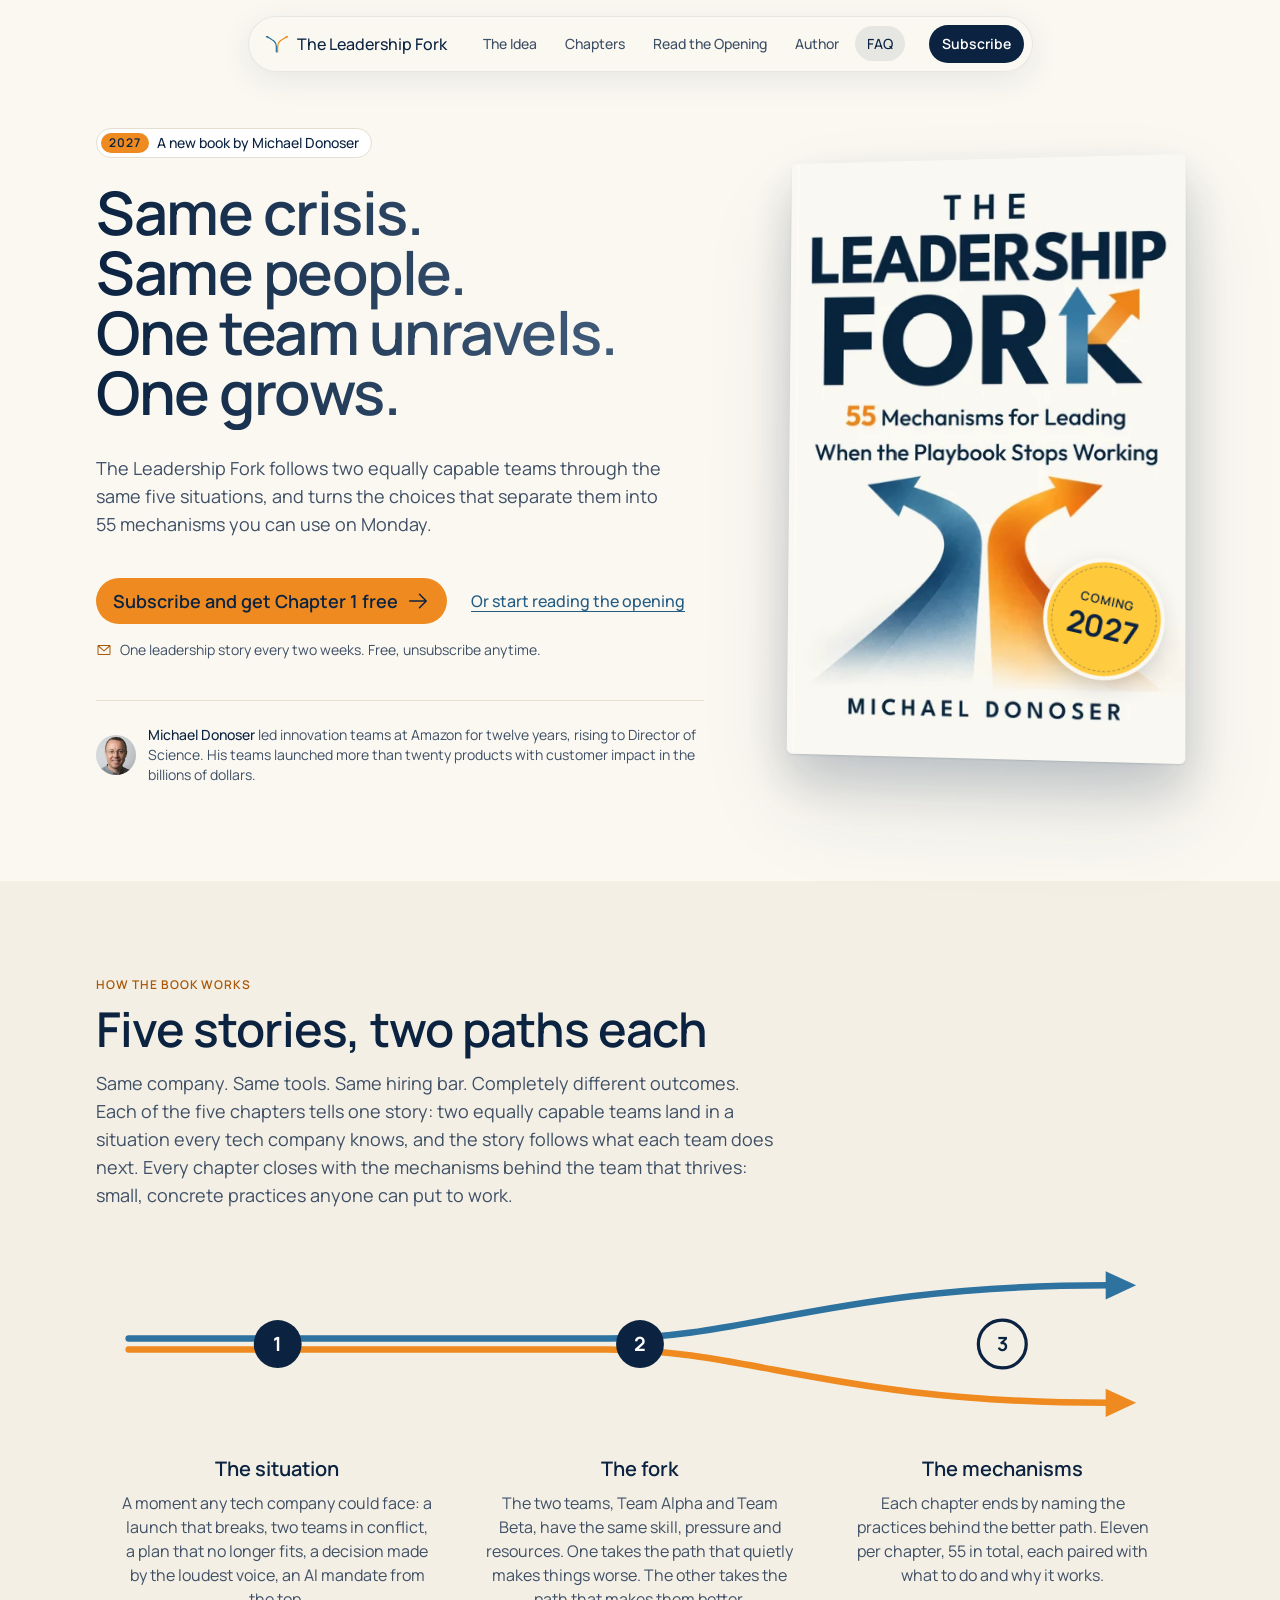
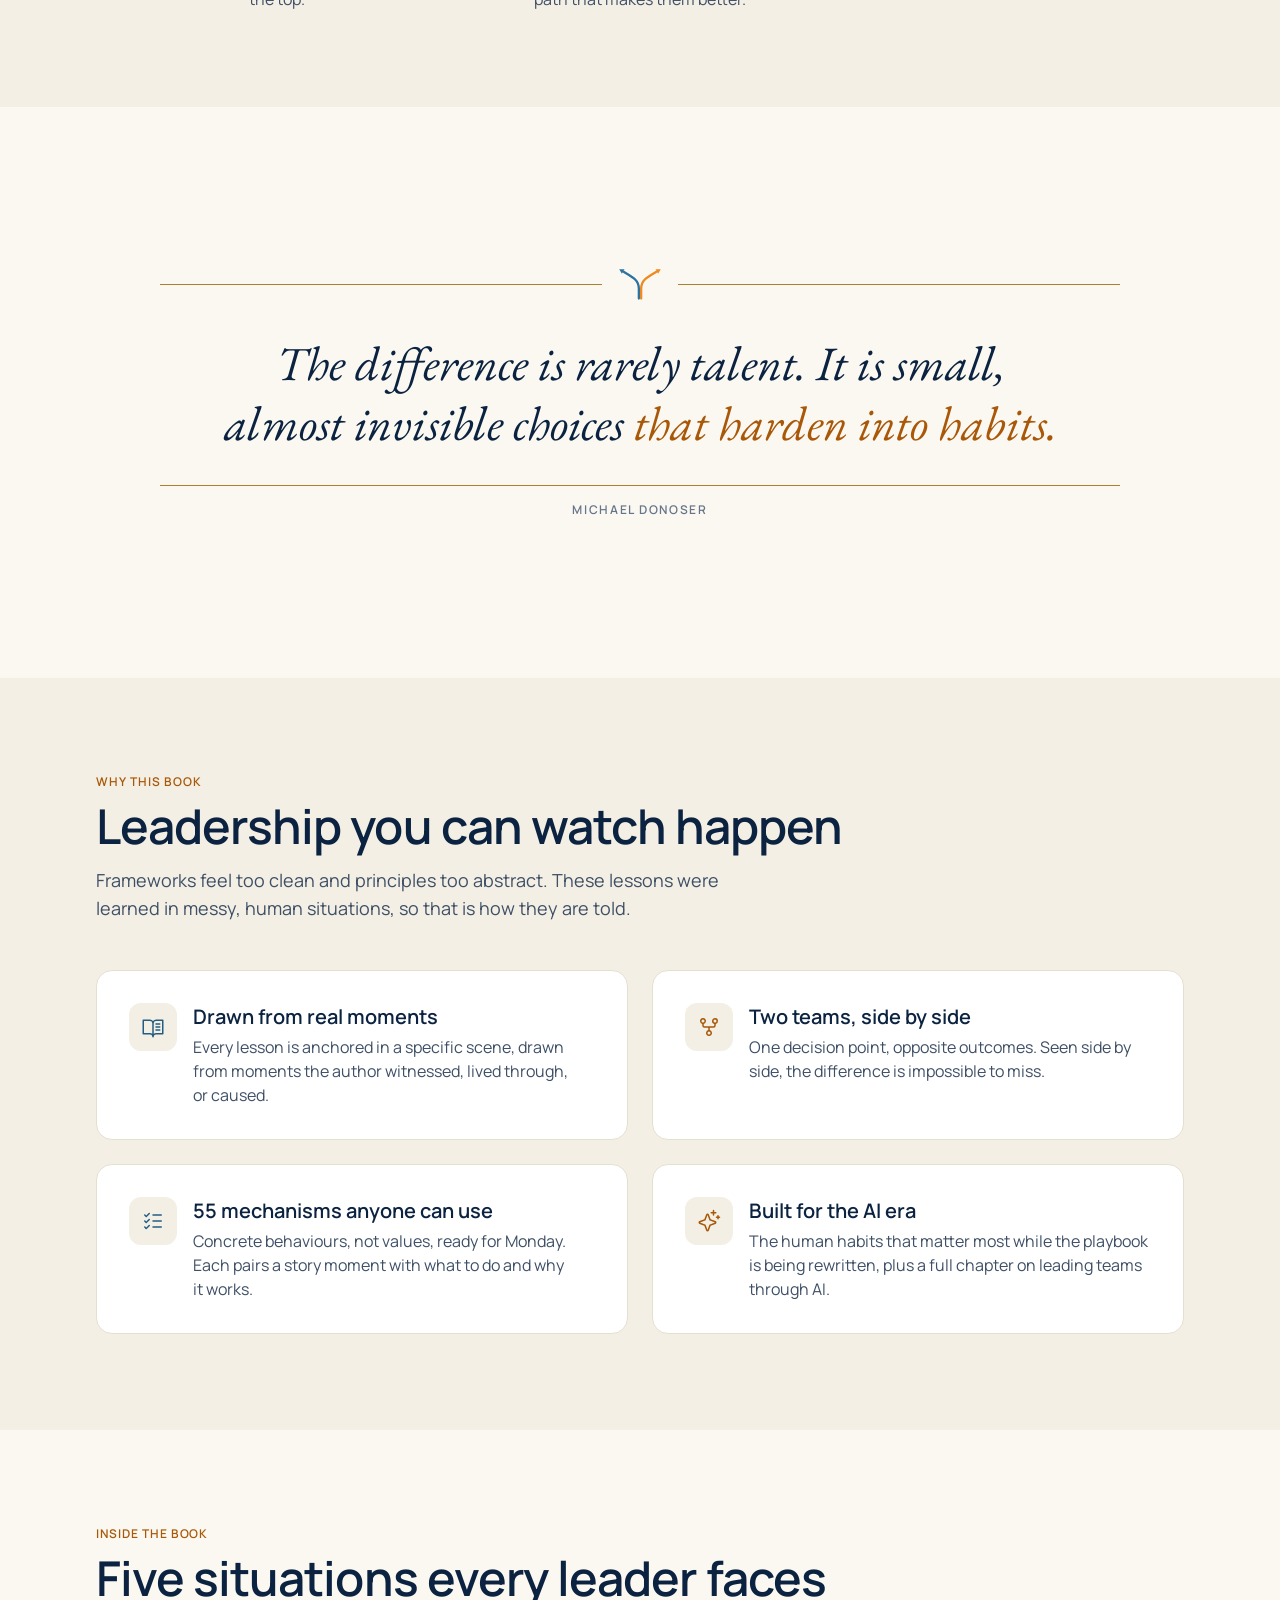
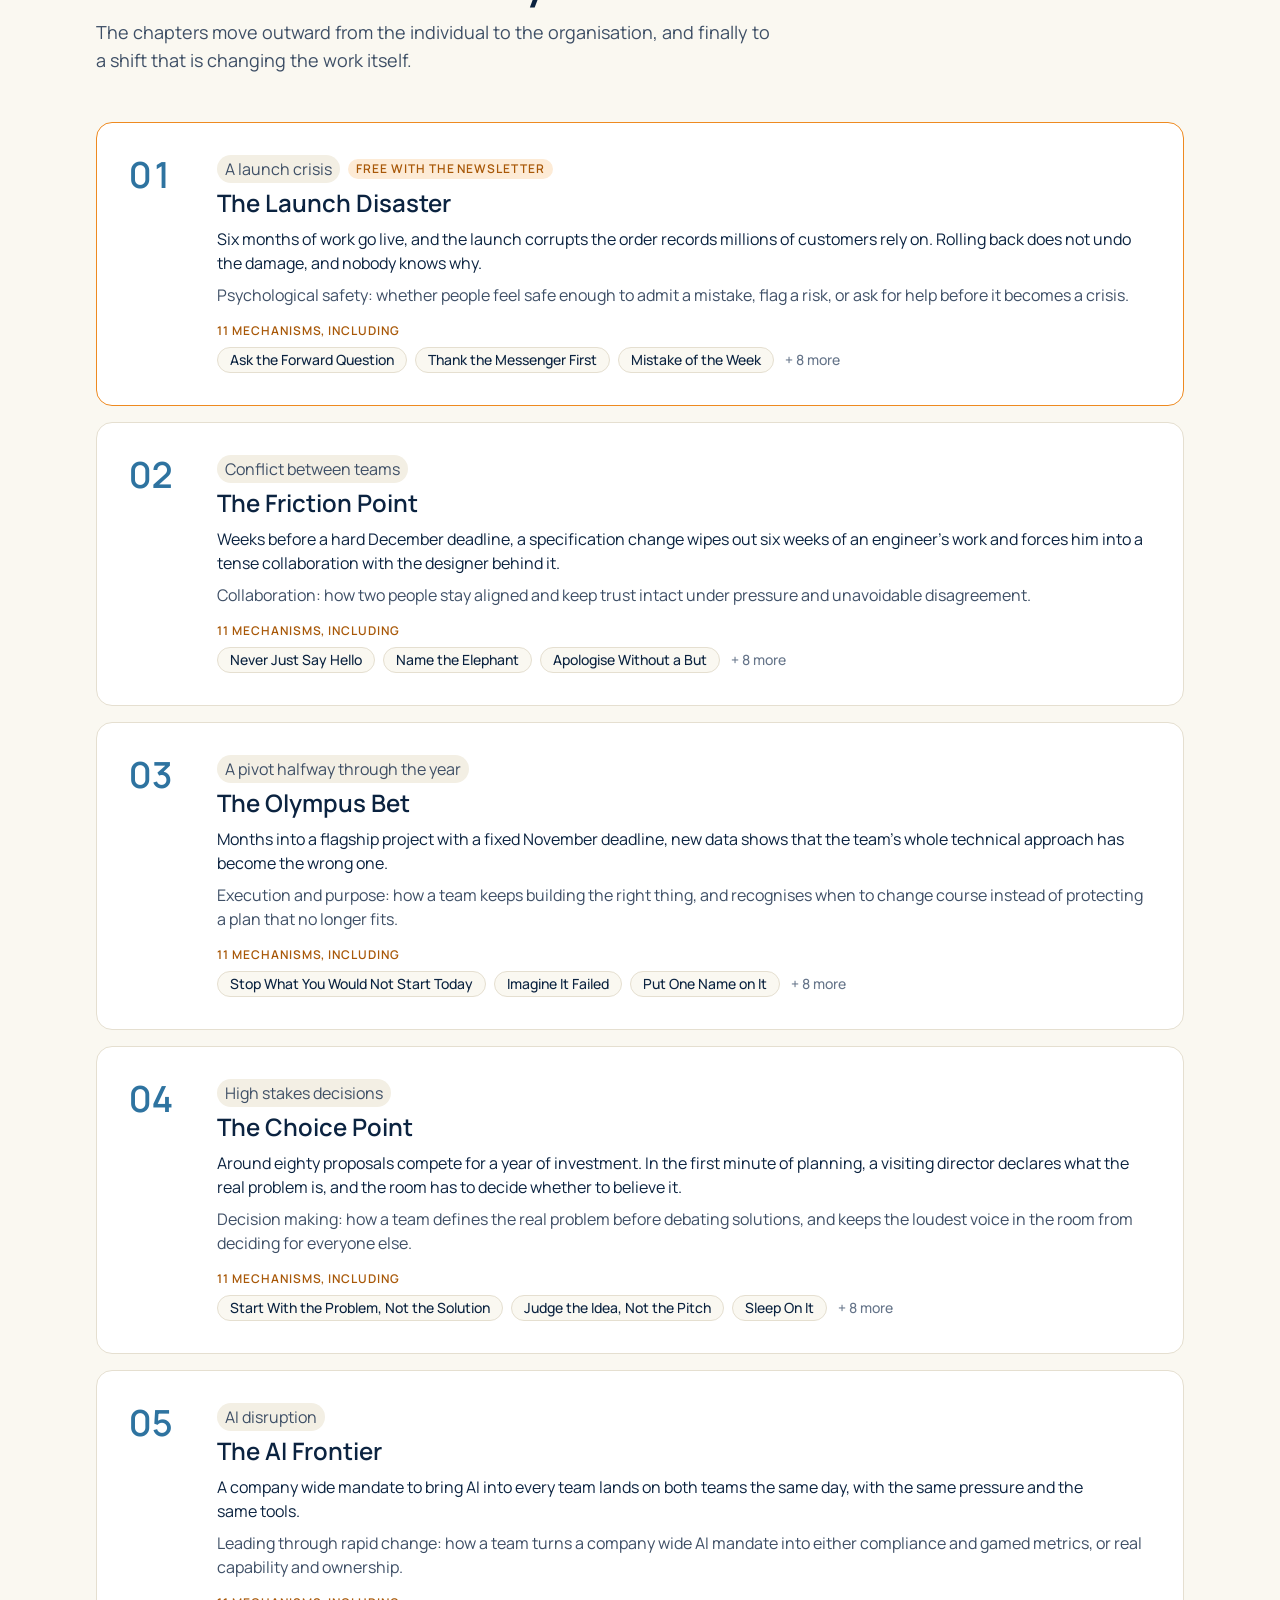
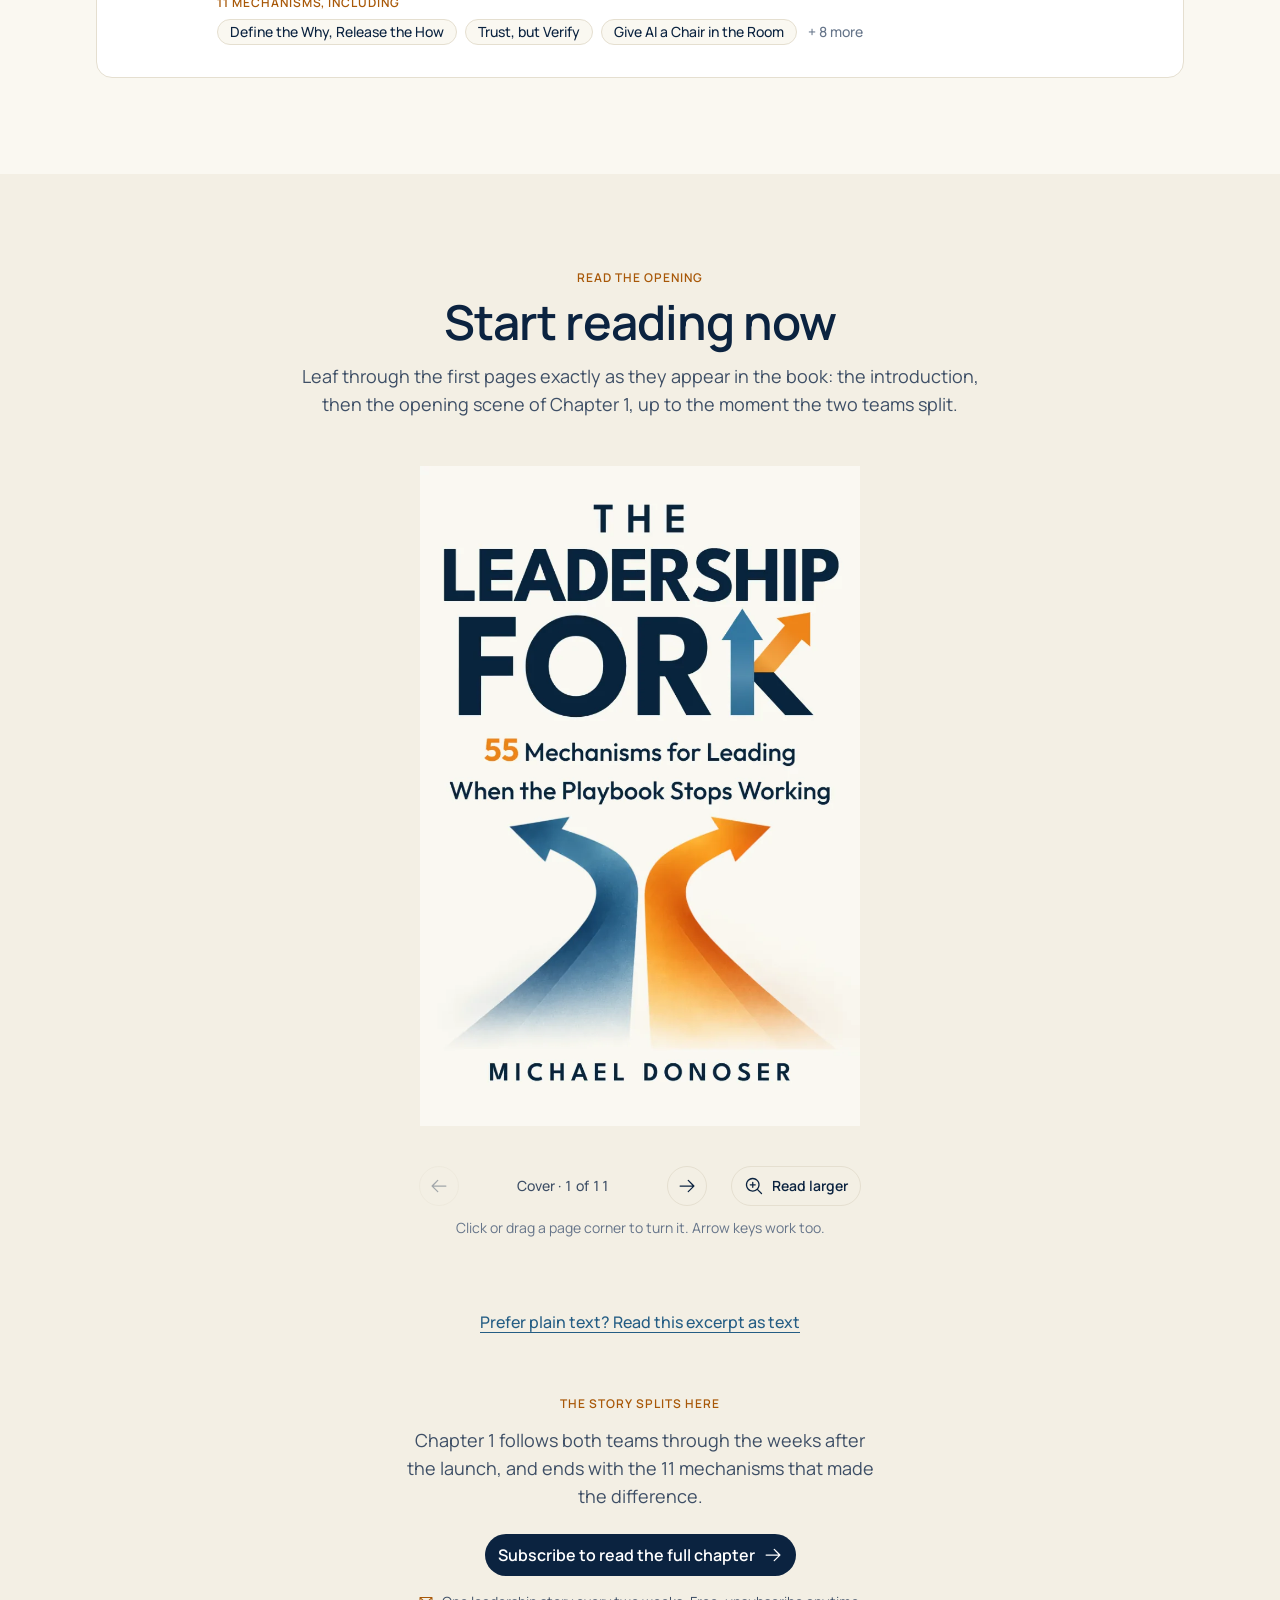
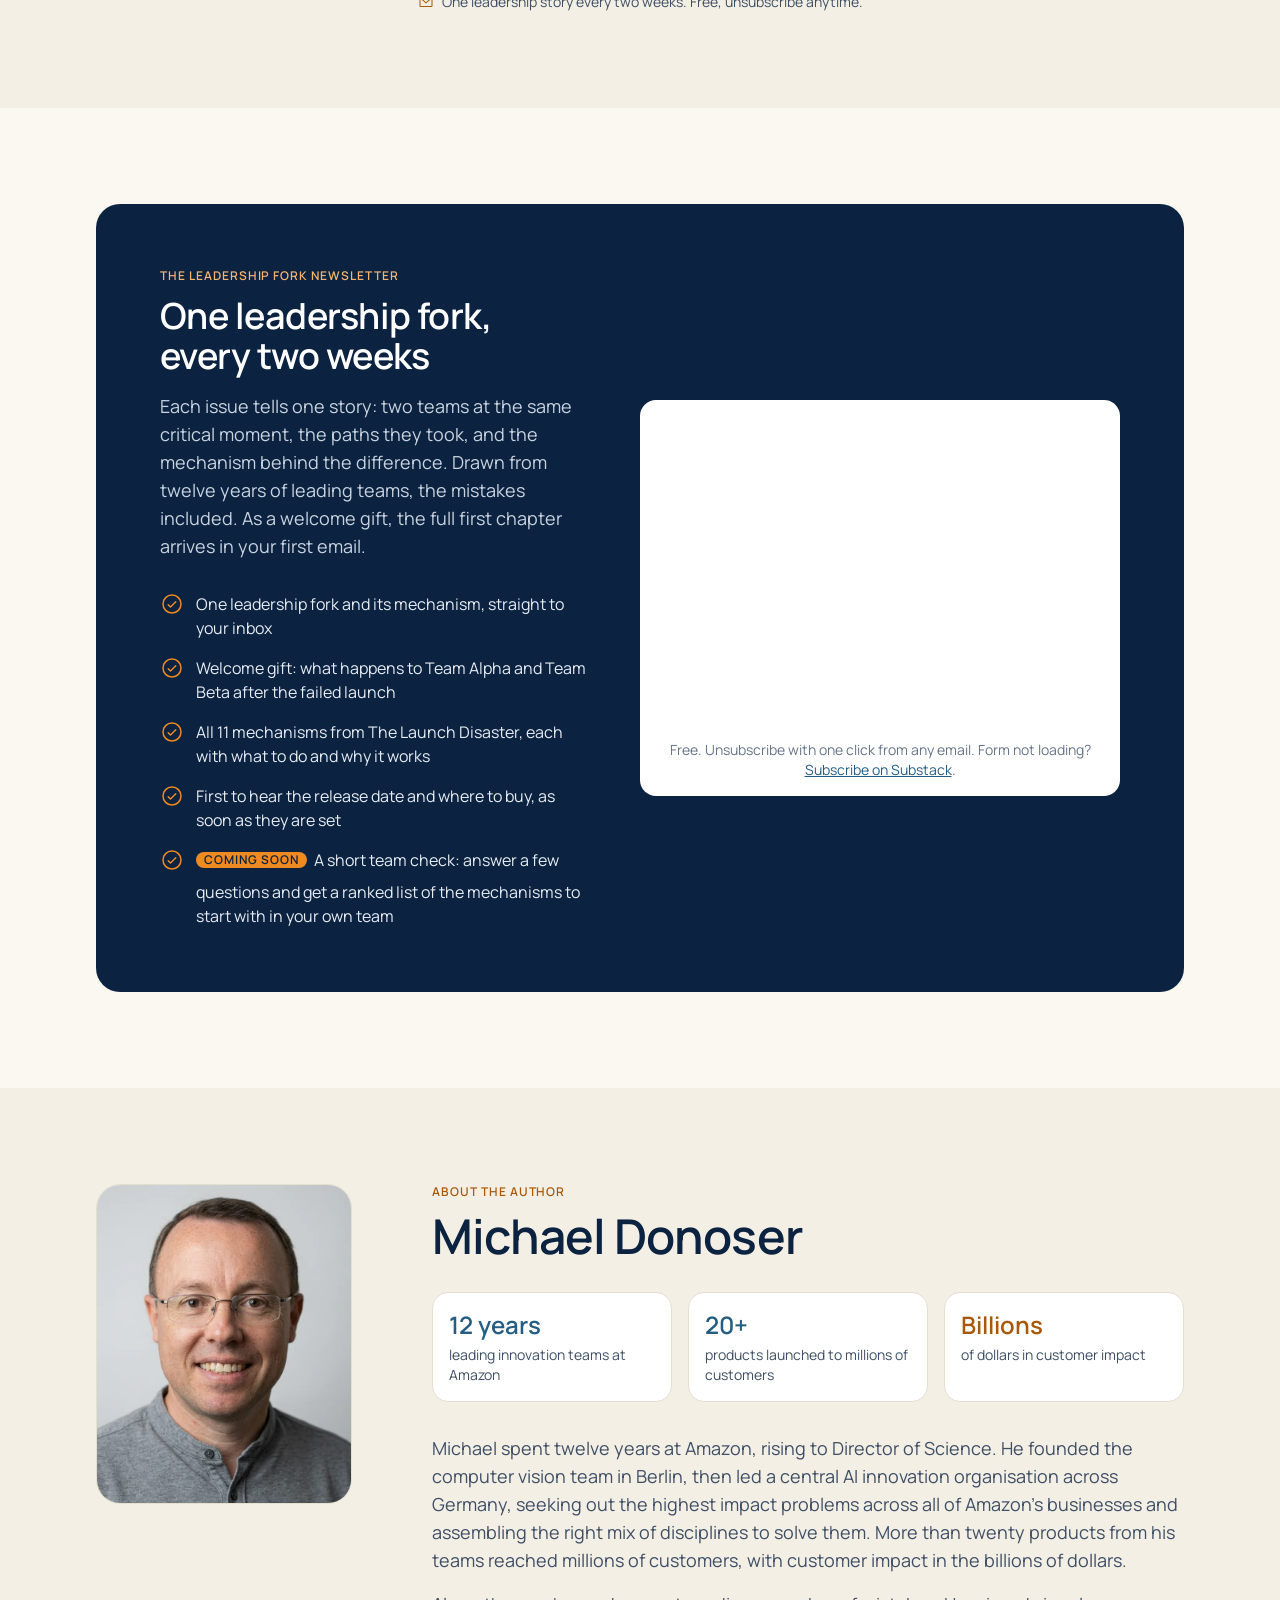
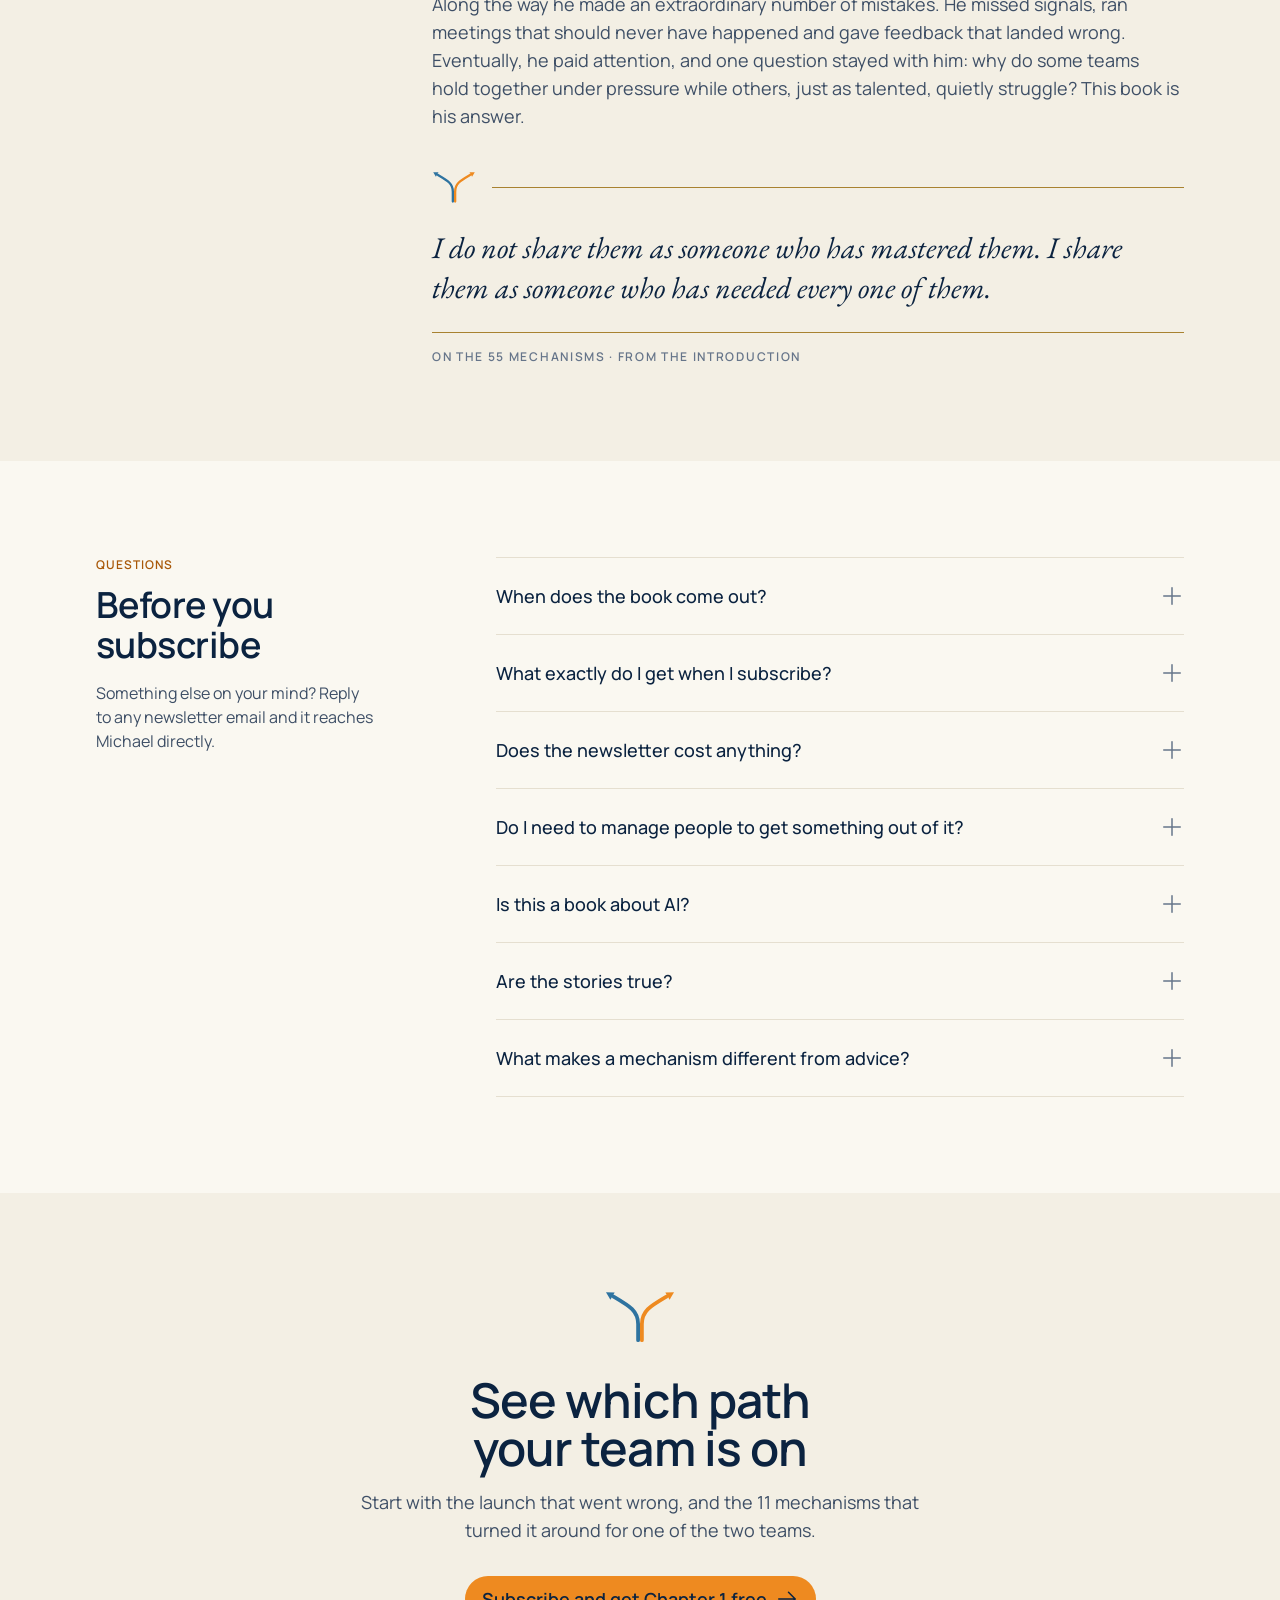
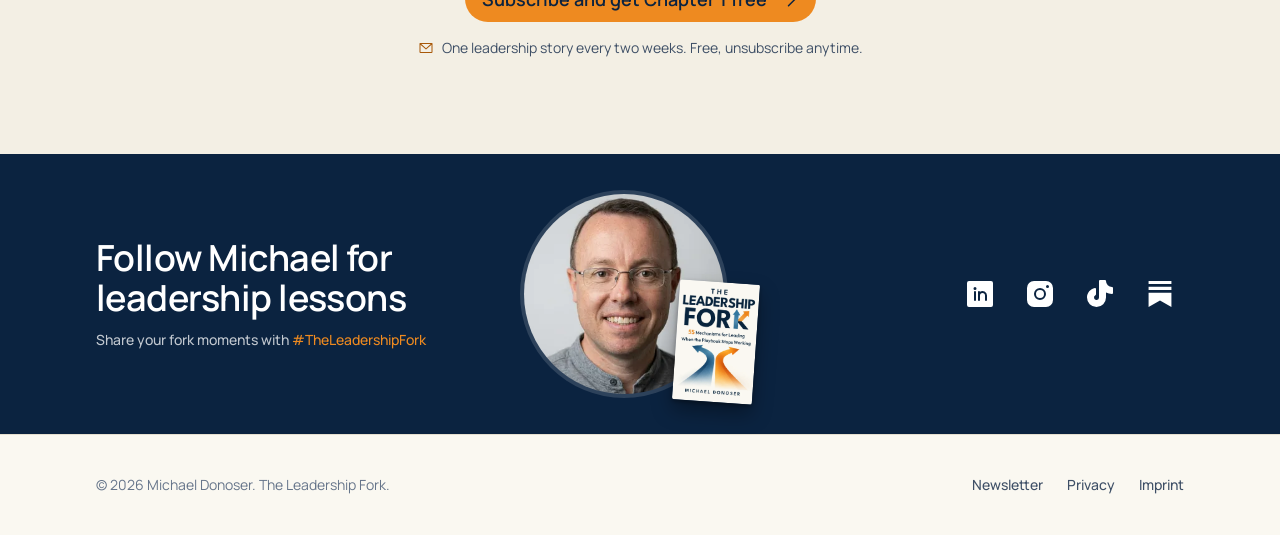
==== commit 39a7db13: "Make the newsletter the primary action - Buttons: Subscribe / Subscribe and get Chapter 1 free / Sub" ====
--- a/index.html
+++ b/index.html
@@ -64,7 +64,7 @@
           { "@type": "Question", "name": "When does The Leadership Fork come out?",
             "acceptedAnswer": { "@type": "Answer", "text": "The book is planned for 2027. Newsletter subscribers hear the release date and where to buy it first." } },
           { "@type": "Question", "name": "What do I get when I subscribe?",
-            "acceptedAnswer": { "@type": "Answer", "text": "The complete first chapter, The Launch Disaster, as a PDF: what happens to both teams after the failed launch, and all 11 mechanisms from that chapter. The link arrives in your welcome email." } },
+            "acceptedAnswer": { "@type": "Answer", "text": "One leadership fork every two weeks: two teams at the same critical moment and the mechanism behind the difference. As a welcome gift, the complete first chapter, The Launch Disaster, as a PDF, with all 11 mechanisms from that chapter." } },
           { "@type": "Question", "name": "Do I need to manage people to get something out of it?",
             "acceptedAnswer": { "@type": "Answer", "text": "No. The book is written for anyone who wants to shape how their team works, at any level. Every mechanism is something a team member can start as well as a manager." } },
           { "@type": "Question", "name": "Are the stories true?",
@@ -122,7 +122,7 @@
         <li><a href="#faq">FAQ</a></li>
       </ul>
       <div class="nav-actions">
-        <a class="btn btn-primary button-sm nav-cta-mobile" href="#chapter-one">Get Chapter 1</a>
+        <a class="btn btn-primary button-sm nav-cta-mobile" href="#chapter-one">Subscribe</a>
         <button class="menu-toggle" type="button" aria-expanded="false" aria-controls="mobile-menu" aria-label="Open menu">
           <span></span><span></span><span></span>
         </button>
@@ -152,12 +152,12 @@
           </p>
           <div class="hero-actions">
             <a class="btn btn-accent button-lg" href="#chapter-one">
-              Get Chapter 1 free
+              Subscribe and get Chapter 1 free
               <svg aria-hidden="true"><use href="#i-arrow-right"/></svg>
             </a>
             <a class="text-link body-2" href="#excerpt">Or start reading the opening</a>
           </div>
-          <p class="cta-note caption-2"><svg aria-hidden="true"><use href="#i-mail"/></svg>Free when you join the newsletter. Unsubscribe anytime.</p>
+          <p class="cta-note caption-2"><svg aria-hidden="true"><use href="#i-mail"/></svg>One leadership story every two weeks. Free, unsubscribe anytime.</p>
           <div class="hero-proof">
             <span class="avatar" aria-hidden="true"><img src="/assets/img/author-avatar.jpg" alt="" width="40" height="40"></span>
             <p class="caption-2 muted">
@@ -413,7 +413,7 @@
                   after the launch, and ends with the 11 mechanisms that made
                   the difference.
                 </p>
-                <a class="btn btn-accent button-sm" href="#chapter-one">Get the full chapter free</a>
+                <a class="btn btn-accent button-sm" href="#chapter-one">Subscribe to read the full chapter</a>
                 <p class="caption-2 subtle">Free with the newsletter. Unsubscribe anytime.</p>
               </div>
             </div>
@@ -513,10 +513,10 @@
               and ends with the 11 mechanisms that made the difference.
             </p>
             <a class="btn btn-primary button-md" href="#chapter-one">
-              Get the full chapter free
+              Subscribe to read the full chapter
               <svg aria-hidden="true"><use href="#i-arrow-right"/></svg>
             </a>
-            <p class="cta-note caption-2"><svg aria-hidden="true"><use href="#i-mail"/></svg>Free when you join the newsletter. Unsubscribe anytime.</p>
+            <p class="cta-note caption-2"><svg aria-hidden="true"><use href="#i-mail"/></svg>One leadership story every two weeks. Free, unsubscribe anytime.</p>
           </div>
         </div>
       </div>
@@ -527,17 +527,18 @@
       <div class="container">
         <div class="signup reveal">
           <div>
-            <span class="caption-3">Free first chapter</span>
-            <h2 id="signup-title" class="heading-3">Read all of Chapter 1 before the book is out</h2>
+            <span class="caption-3">The Leadership Fork newsletter</span>
+            <h2 id="signup-title" class="heading-3">One leadership fork, every two weeks</h2>
             <p class="lead body-7">
-              Subscribe to The Leadership Fork newsletter on Substack and the
-              full first chapter arrives in your welcome email. After that,
-              Michael keeps writing: regular leadership lessons from twelve
-              years of leading teams, the mistakes included.
+              Each issue tells one story: two teams at the same critical
+              moment, the paths they took, and the mechanism behind the
+              difference. Drawn from twelve years of leading teams, the
+              mistakes included. As a welcome gift, the full first chapter
+              arrives in your first email.
             </p>
             <ul class="checks body-3">
-              <li><svg aria-hidden="true"><use href="#i-check"/></svg><span>Regular leadership lessons learned, straight to your inbox</span></li>
-              <li><svg aria-hidden="true"><use href="#i-check"/></svg><span>What happens to Team Alpha and Team Beta after the failed launch</span></li>
+              <li><svg aria-hidden="true"><use href="#i-check"/></svg><span>One leadership fork and its mechanism, straight to your inbox</span></li>
+              <li><svg aria-hidden="true"><use href="#i-check"/></svg><span>Welcome gift: what happens to Team Alpha and Team Beta after the failed launch</span></li>
               <li><svg aria-hidden="true"><use href="#i-check"/></svg><span>All 11 mechanisms from The Launch Disaster, each with what to do and why it works</span></li>
               <li><svg aria-hidden="true"><use href="#i-check"/></svg><span>First to hear the release date and where to buy, as soon as they are set</span></li>
               <li><svg aria-hidden="true"><use href="#i-check"/></svg><span><span class="soon caption-3">Coming soon</span> A short team check: answer a few questions and get a ranked list of the mechanisms to start with in your own team</span></li>
@@ -620,7 +621,7 @@
           </details>
           <details>
             <summary class="title-2">What exactly do I get when I subscribe?<svg class="plus" aria-hidden="true"><use href="#i-plus"/></svg></summary>
-            <div class="answer body-3 muted"><p>The complete first chapter, The Launch Disaster, as a PDF: what happens to both teams after the failed launch, and all 11 mechanisms from that chapter. The link is in your welcome email.</p><p>After that, the newsletter is about leadership, not only the book: Michael regularly shares lessons learned from twelve years of leading teams at Amazon, including the mistakes behind them.</p><p>Subscribers will also be the first to get a short team check, now in the works: answer a few questions about your team and get a ranked list of the mechanisms to start with.</p></div>
+            <div class="answer body-3 muted"><p>The complete first chapter, The Launch Disaster, as a PDF: what happens to both teams after the failed launch, and all 11 mechanisms from that chapter. The link is in your welcome email.</p><p>After that, the newsletter is about leadership, not only the book: every two weeks Michael shares one leadership fork from twelve years of leading teams at Amazon, including the mistakes behind it.</p><p>Subscribers will also be the first to get a short team check, now in the works: answer a few questions about your team and get a ranked list of the mechanisms to start with.</p></div>
           </details>
           <details>
             <summary class="title-2">Does the newsletter cost anything?<svg class="plus" aria-hidden="true"><use href="#i-plus"/></svg></summary>
@@ -653,10 +654,10 @@
         <h2 id="final-title" class="heading-2">See which path your team is on</h2>
         <p class="body-7 muted">Start with the launch that went wrong, and the 11 mechanisms that turned it around for one of the two teams.</p>
         <a class="btn btn-accent button-lg" href="#chapter-one">
-          Get Chapter 1 free
+          Subscribe and get Chapter 1 free
           <svg aria-hidden="true"><use href="#i-arrow-right"/></svg>
         </a>
-        <p class="cta-note caption-2"><svg aria-hidden="true"><use href="#i-mail"/></svg>Free when you join the newsletter. Unsubscribe anytime.</p>
+        <p class="cta-note caption-2"><svg aria-hidden="true"><use href="#i-mail"/></svg>One leadership story every two weeks. Free, unsubscribe anytime.</p>
       </div>
     </section>
     <!-- ===================== Connect ===================== -->
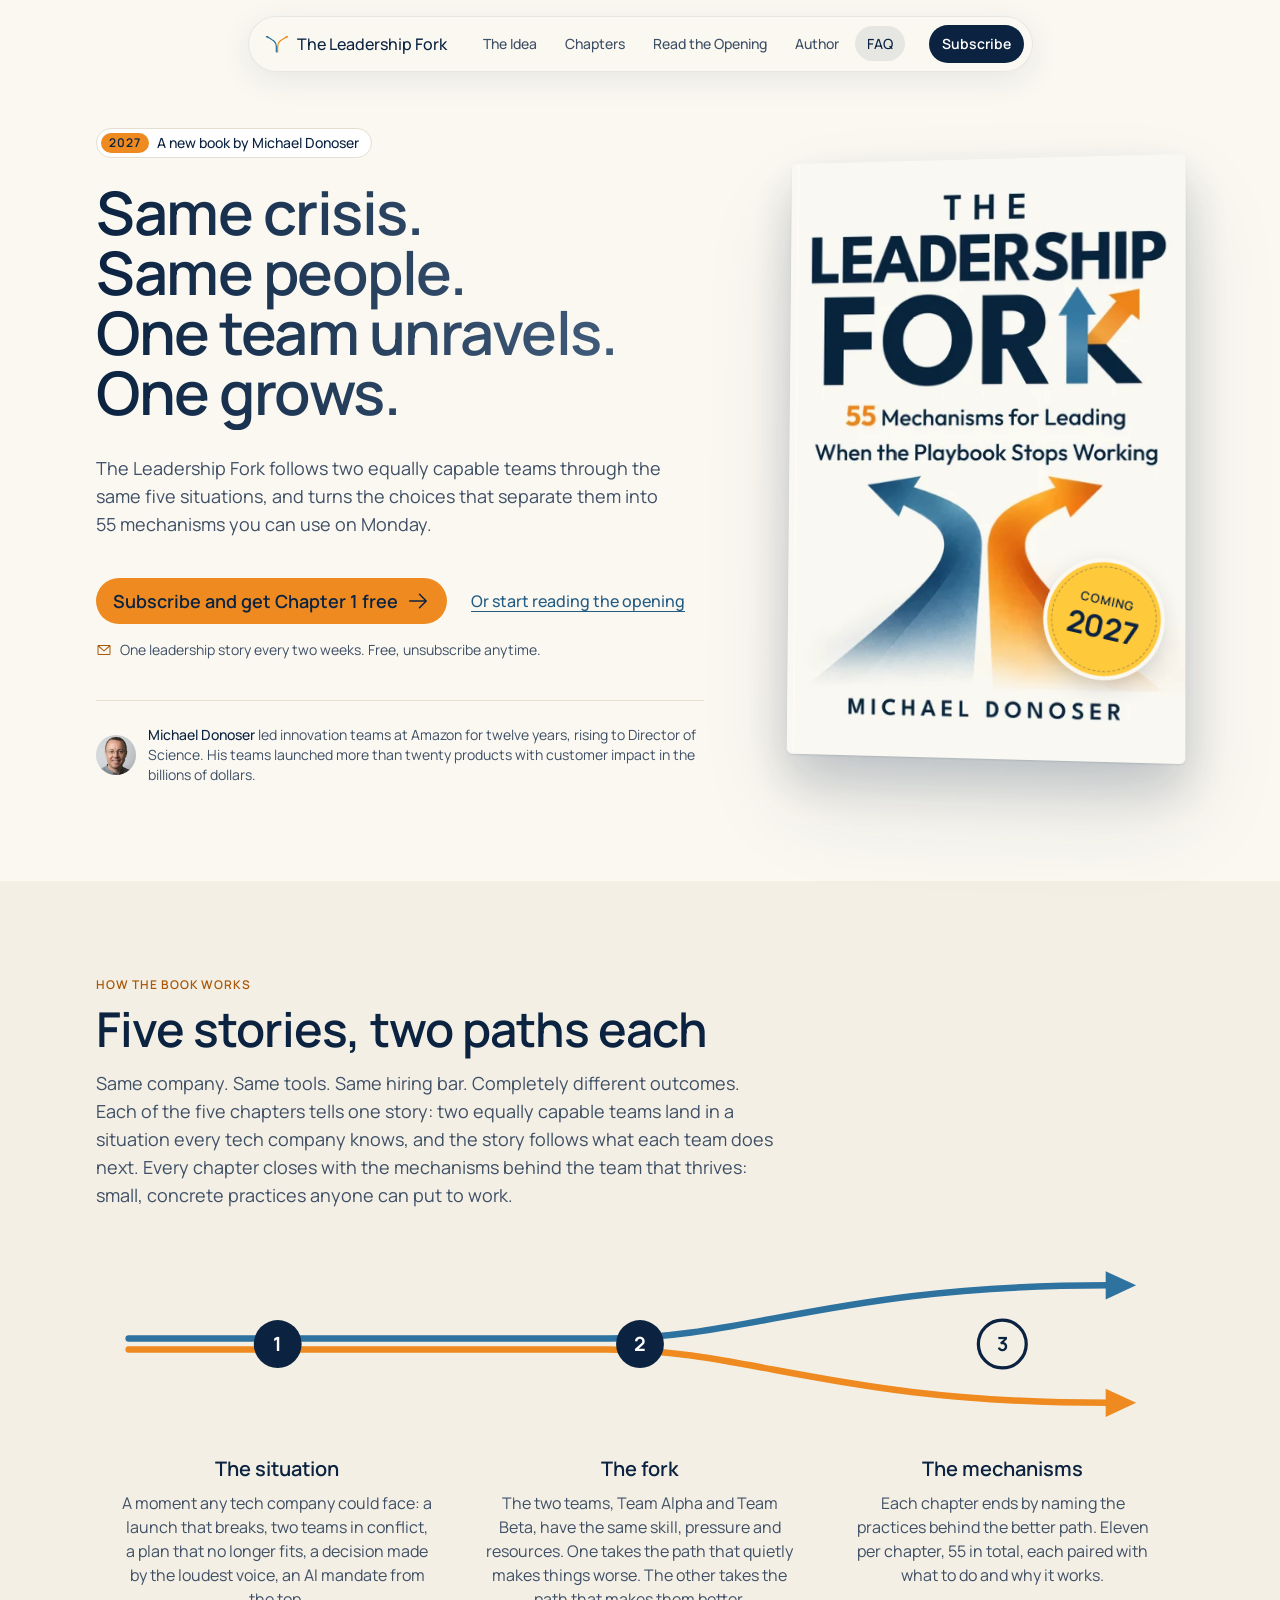
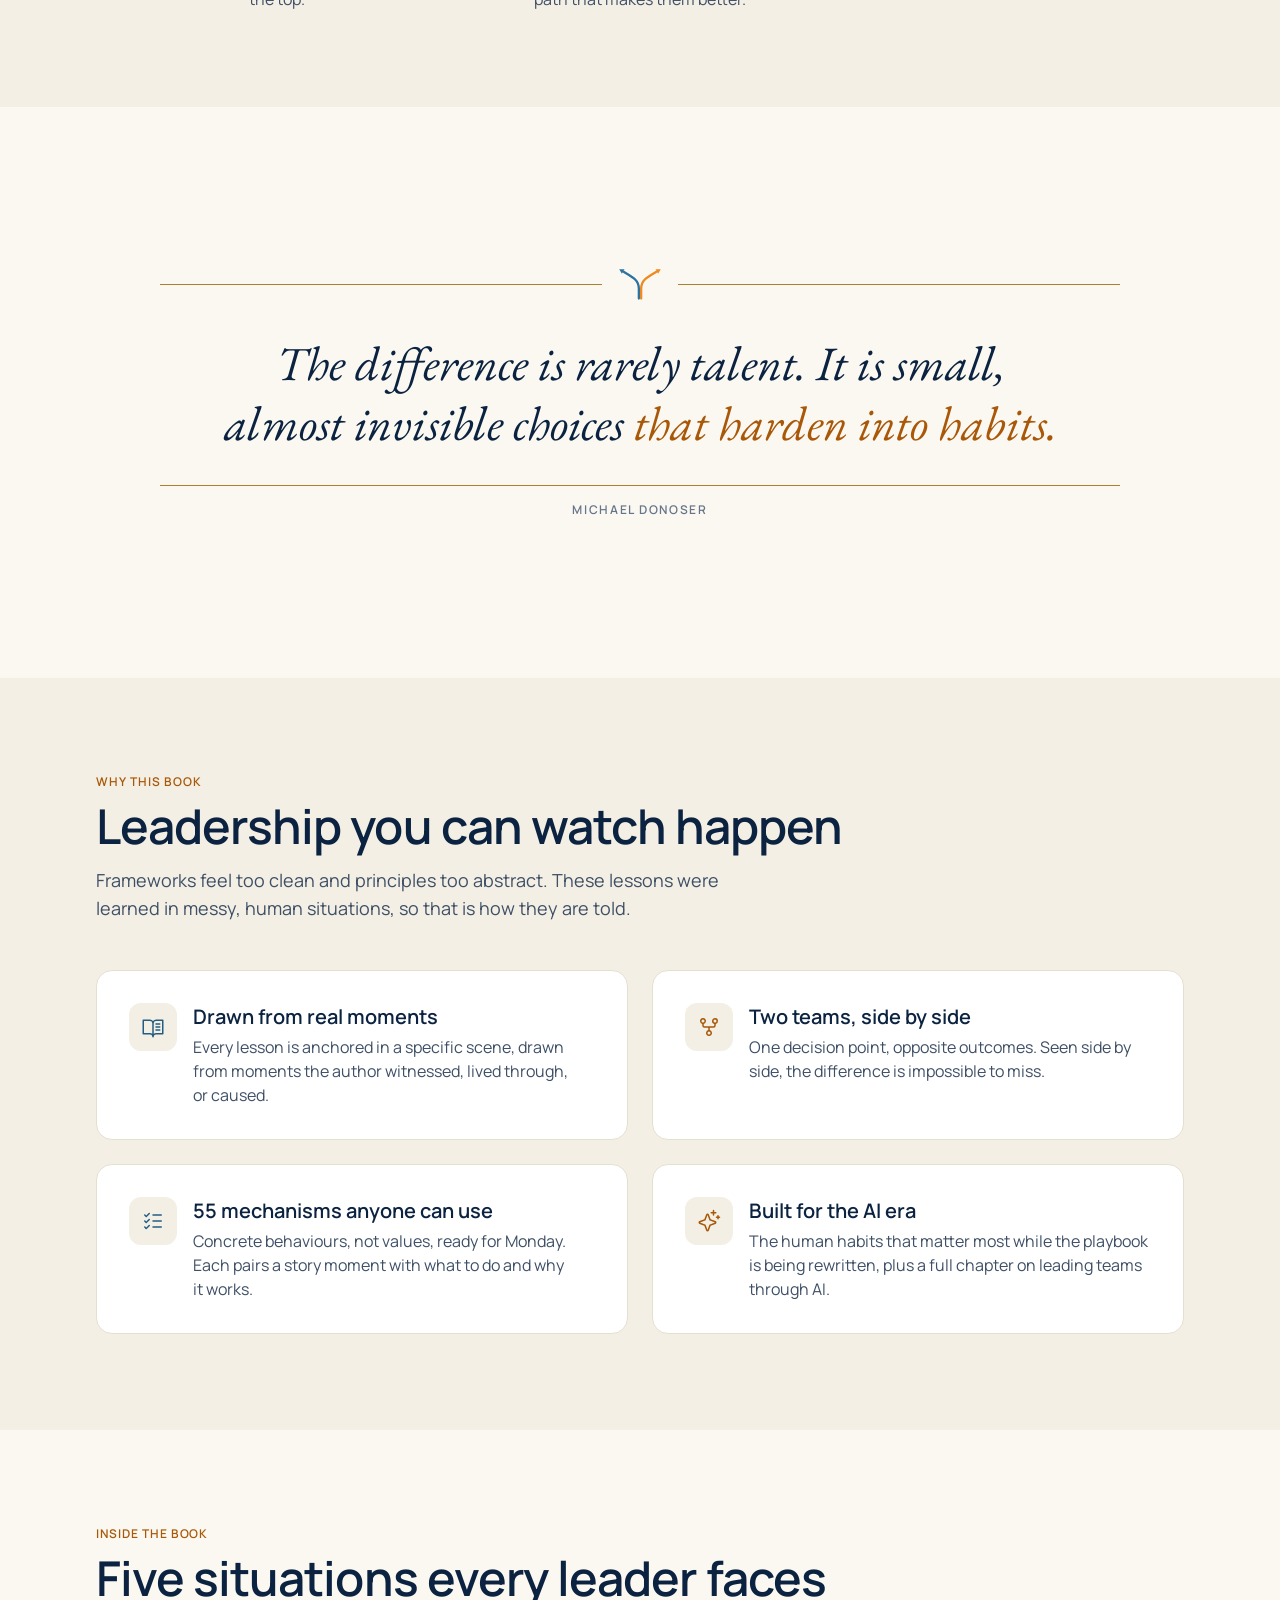
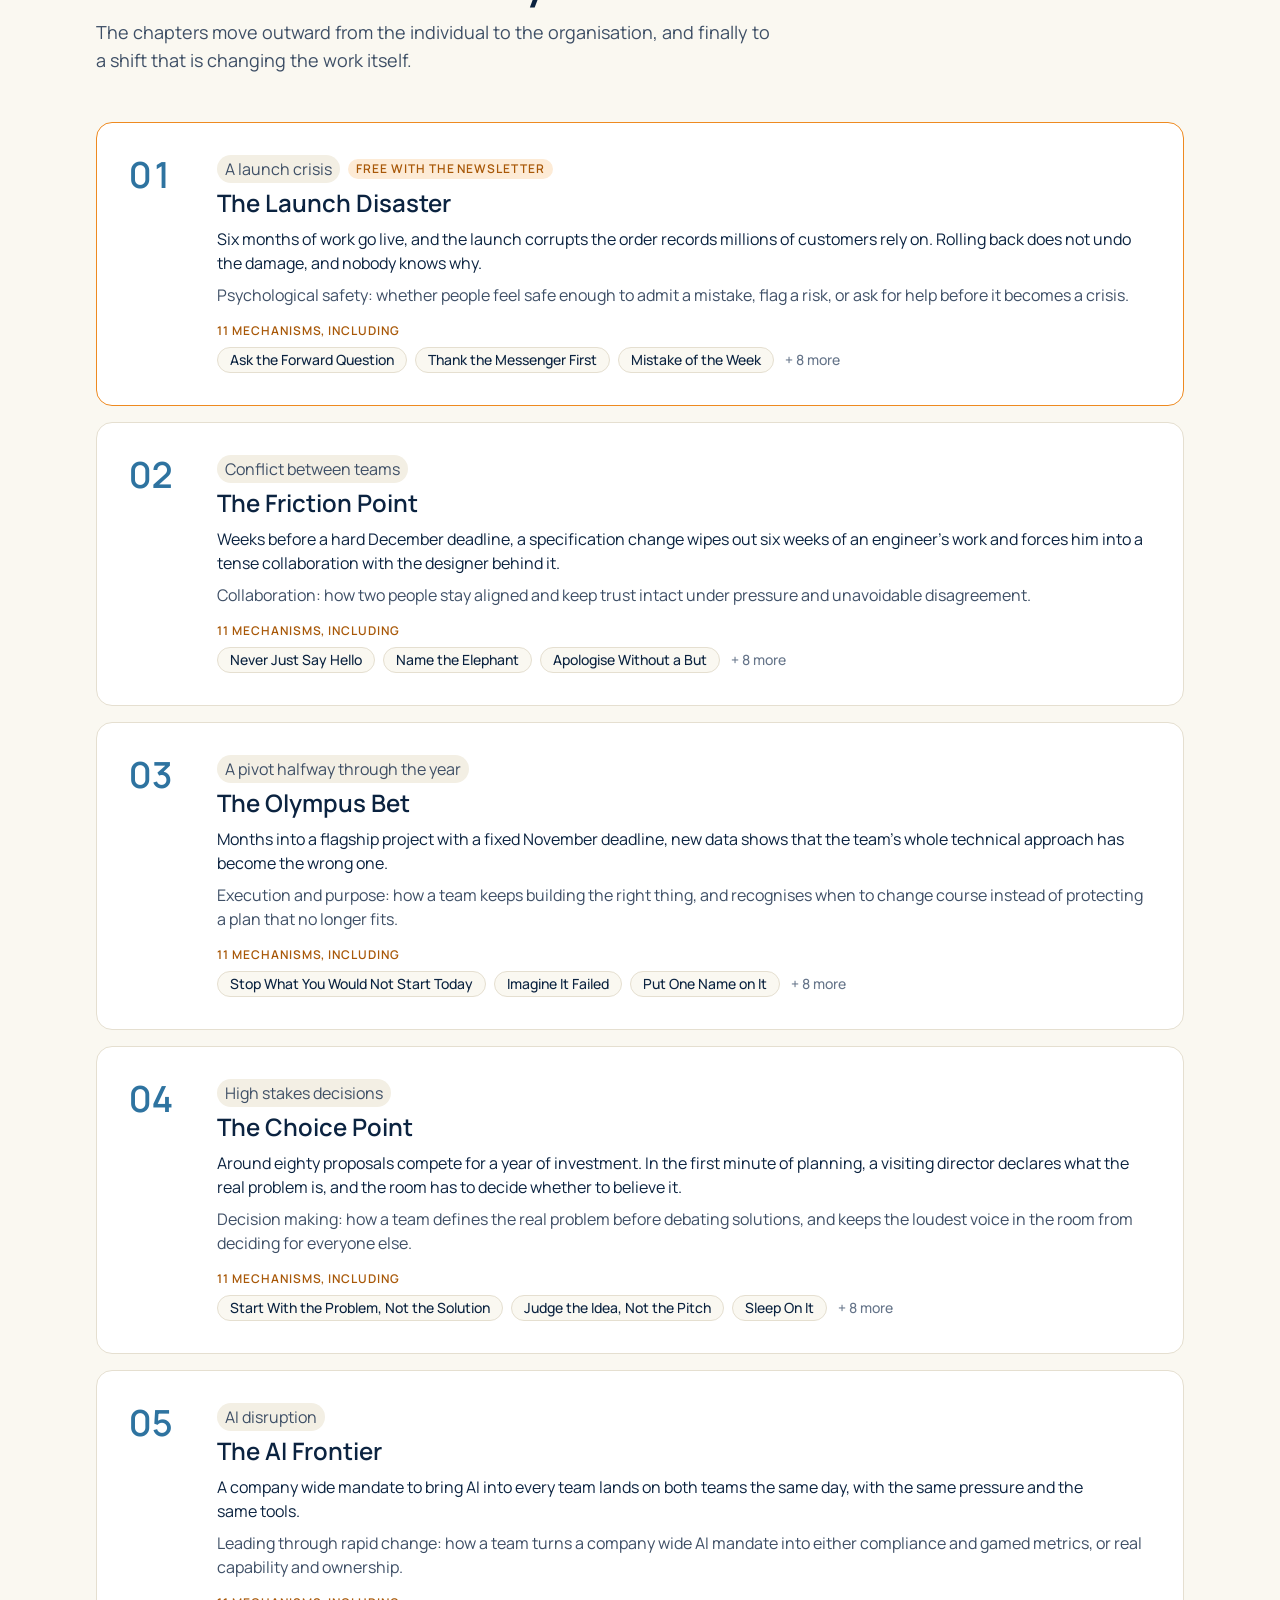
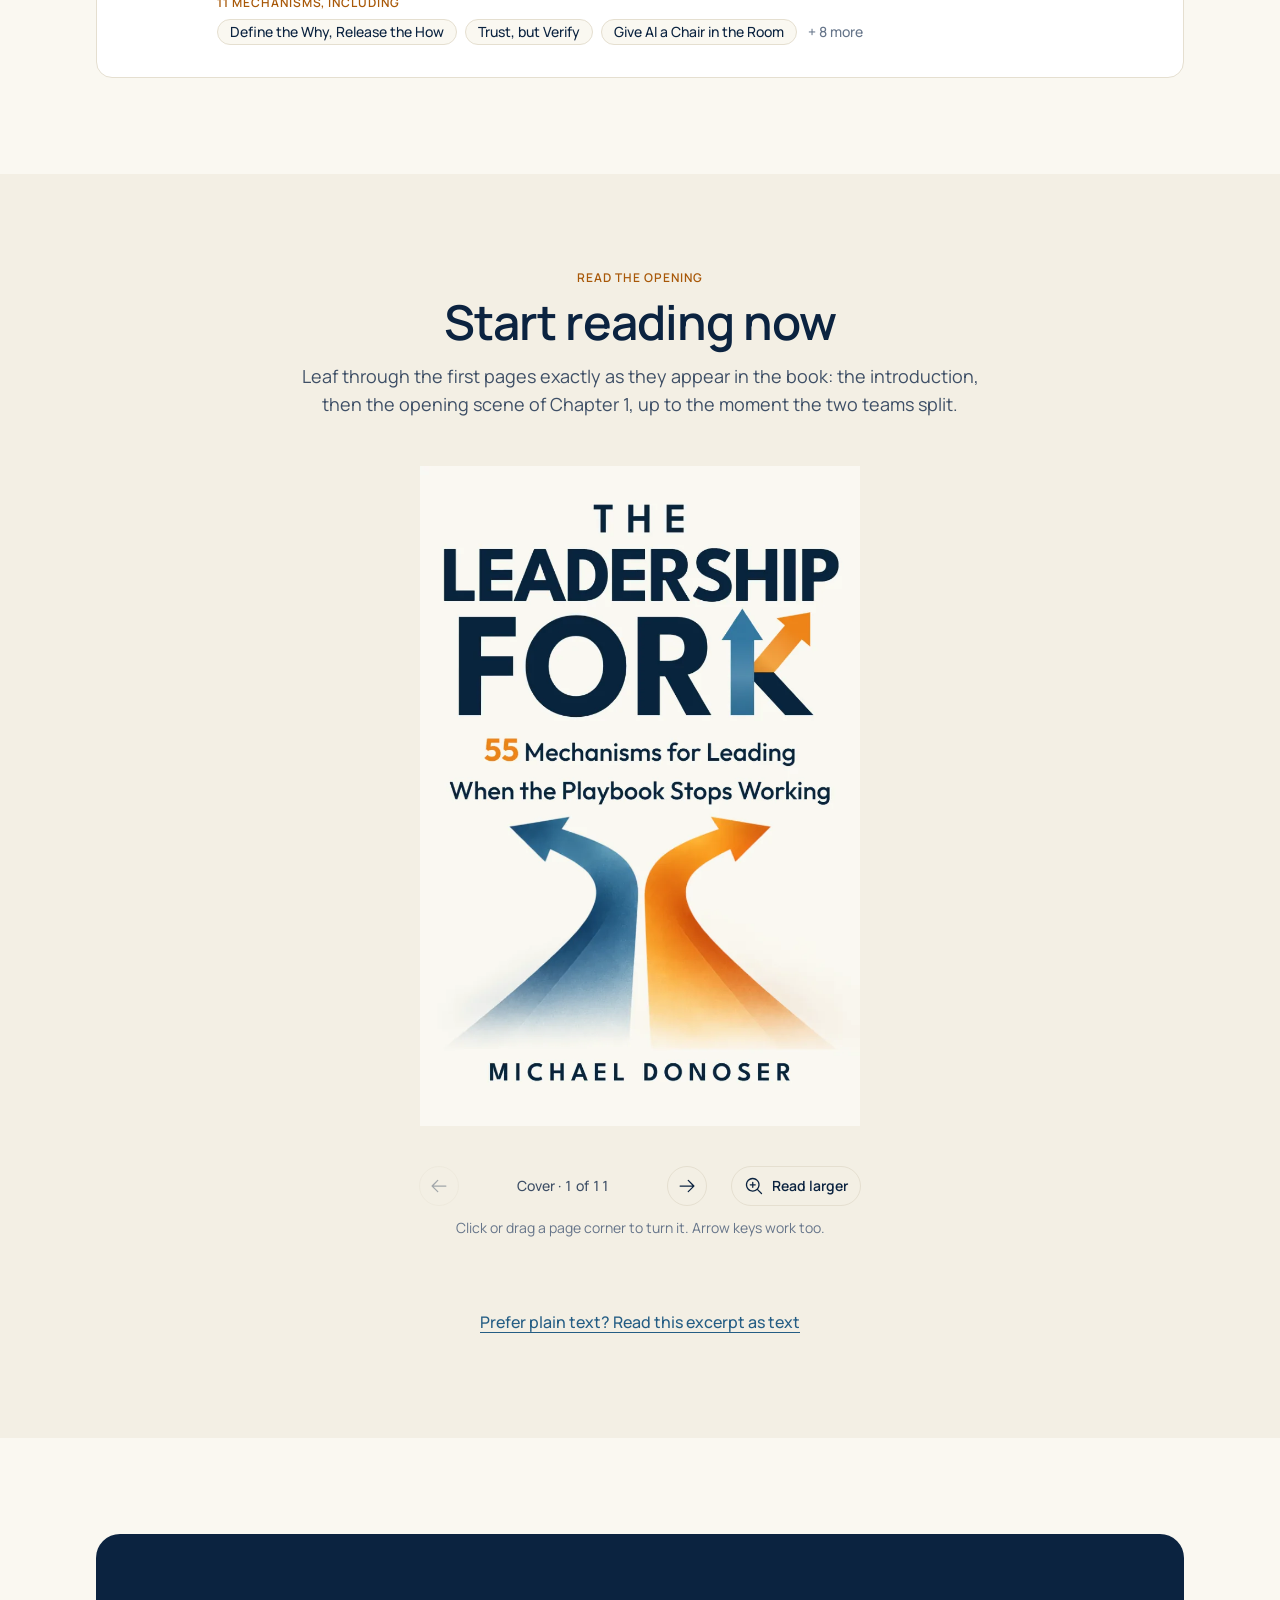
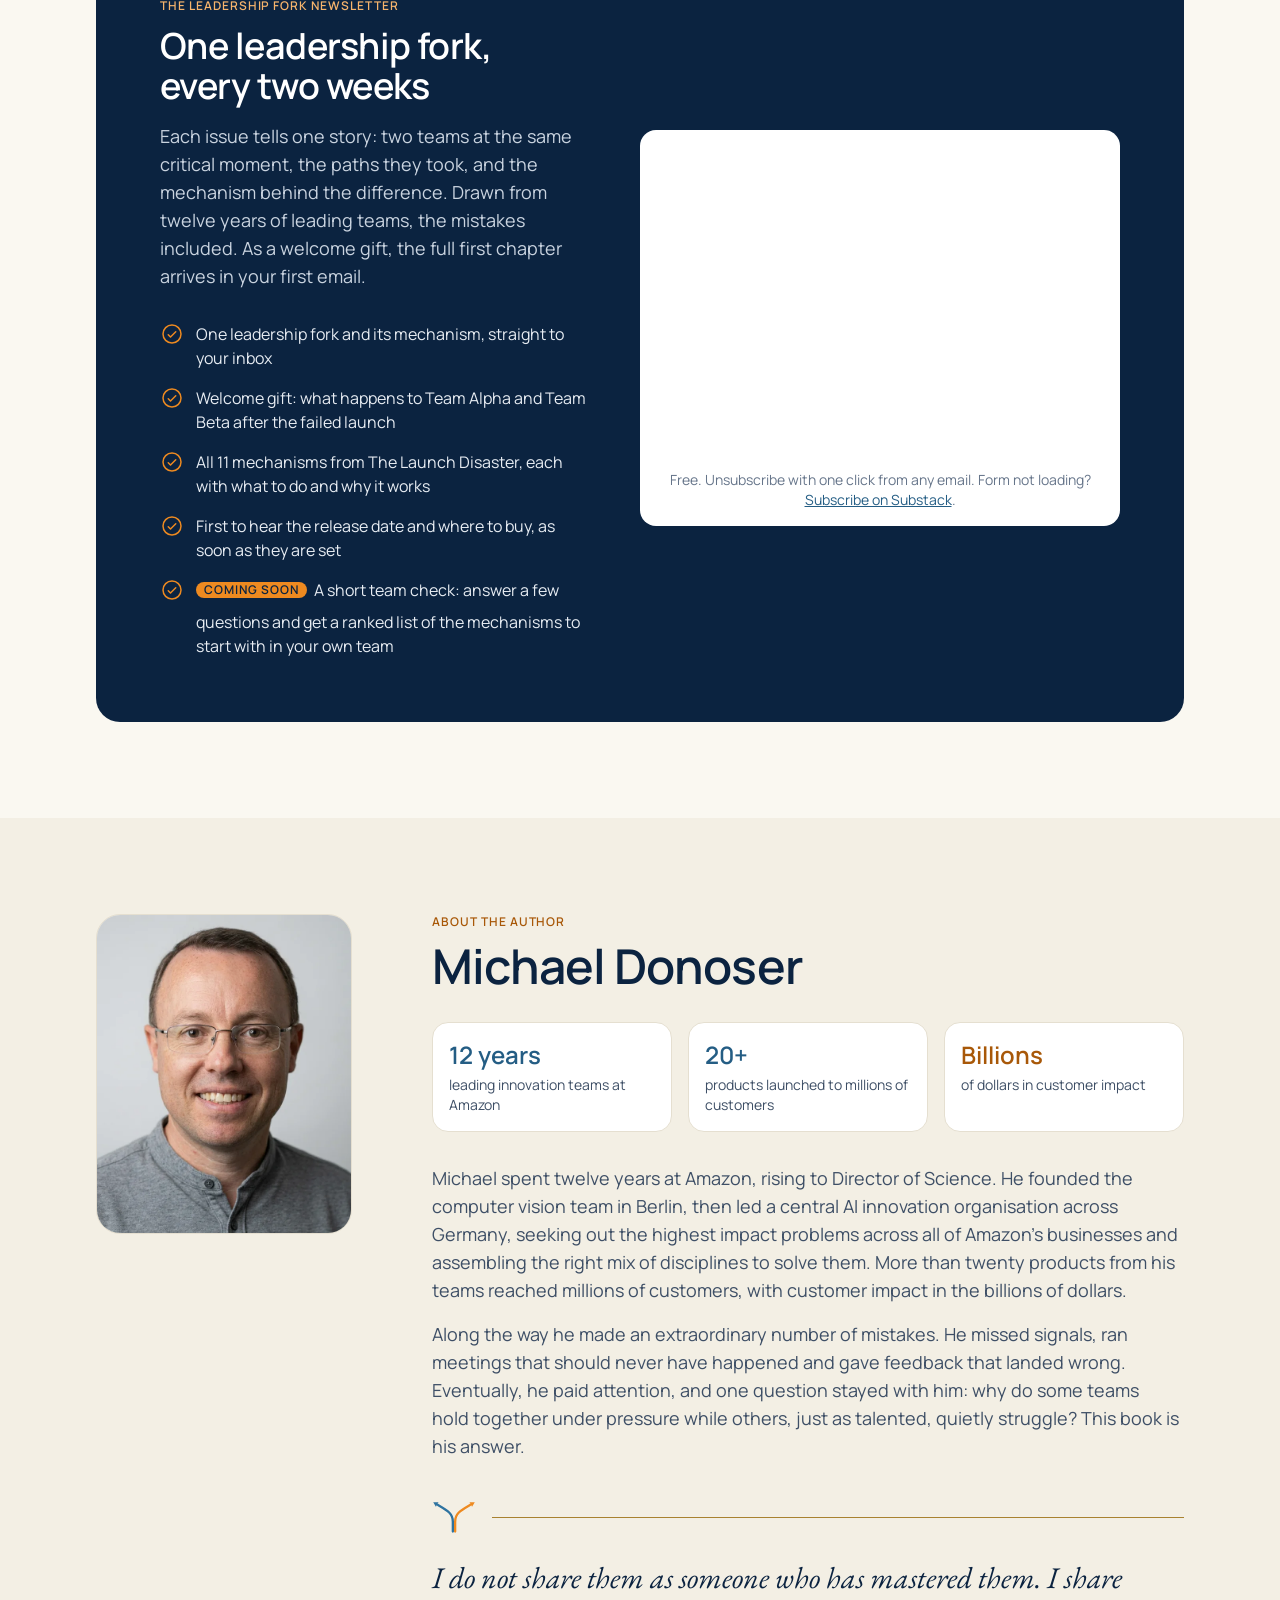
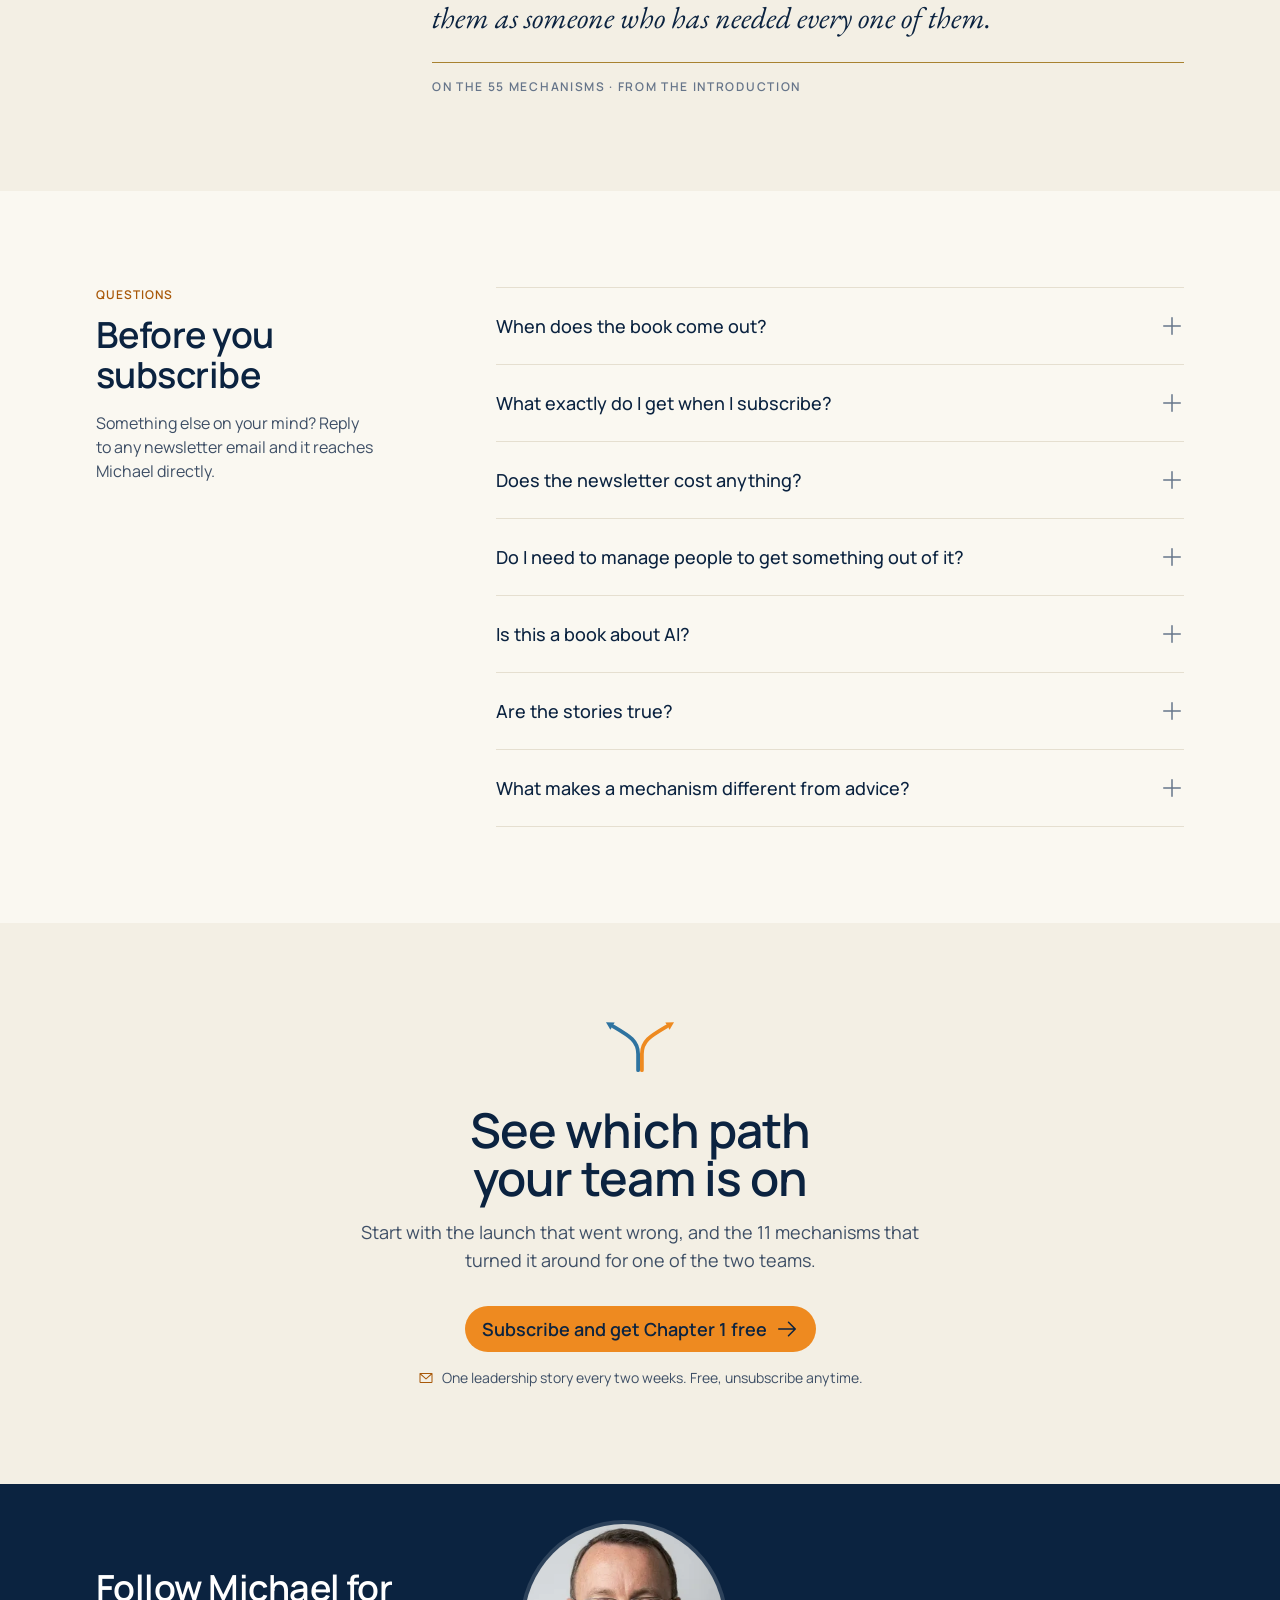
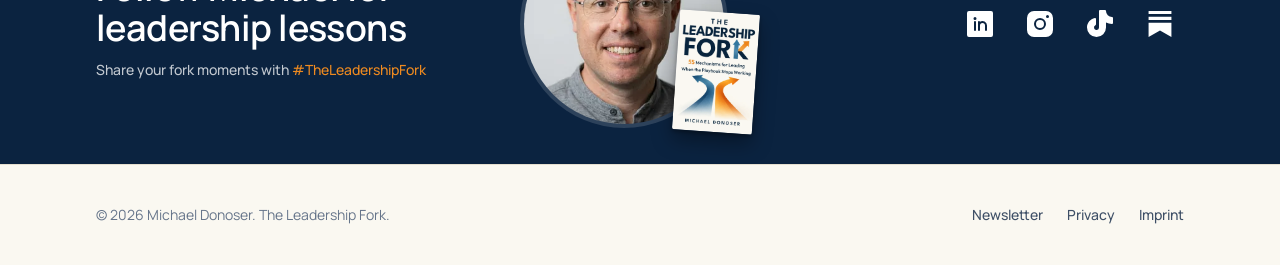
==== commit ba099f40: "Remove duplicate 'The story splits here' block below the flipbook Co-Authored-By: Claude Opus 5.5 <n" ====
--- a/index.html
+++ b/index.html
@@ -505,19 +505,6 @@
             </div>
           </article>
           </details>
-
-          <div class="cliffhanger reveal">
-            <span class="caption-3" style="color:var(--orange-ink)">The story splits here</span>
-            <p class="body-7 muted">
-              Chapter 1 follows both teams through the weeks after the launch,
-              and ends with the 11 mechanisms that made the difference.
-            </p>
-            <a class="btn btn-primary button-md" href="#chapter-one">
-              Subscribe to read the full chapter
-              <svg aria-hidden="true"><use href="#i-arrow-right"/></svg>
-            </a>
-            <p class="cta-note caption-2"><svg aria-hidden="true"><use href="#i-mail"/></svg>One leadership story every two weeks. Free, unsubscribe anytime.</p>
-          </div>
         </div>
       </div>
     </section>
--- a/assets/styles.css
+++ b/assets/styles.css
@@ -519,8 +519,6 @@
 .text-version > summary::-webkit-details-marker { display: none; }
 .text-version[open] > summary { margin-bottom: var(--s-300); }
 
-.cliffhanger { margin-top: var(--s-600); text-align: center; }
-.cliffhanger p { max-width: 520px; margin: var(--s-100) auto var(--s-300); }
 
 /* ---------- Signup ---------- */
 .signup { background: var(--ink); color: #fff; border-radius: var(--r-3xl); padding: var(--s-500) var(--s-300); display: grid; gap: var(--s-600); overflow: hidden; position: relative; }
@@ -631,7 +629,7 @@
 /* Note under every Chapter 1 button: says how the free chapter is delivered */
 .cta-note { display: flex; align-items: center; gap: var(--s-75); margin-top: var(--s-200); color: var(--ink-2); }
 .cta-note svg { width: 16px; height: 16px; flex: none; color: var(--orange-ink); }
-.cliffhanger .cta-note, .final .cta-note { justify-content: center; max-width: none; margin: var(--s-200) auto 0; }
+.final .cta-note { justify-content: center; max-width: none; margin: var(--s-200) auto 0; }
 .page-end-inner .caption-2 { margin-top: calc(var(--s-75) * -1); }
 
 /* ---------- Footer ---------- */
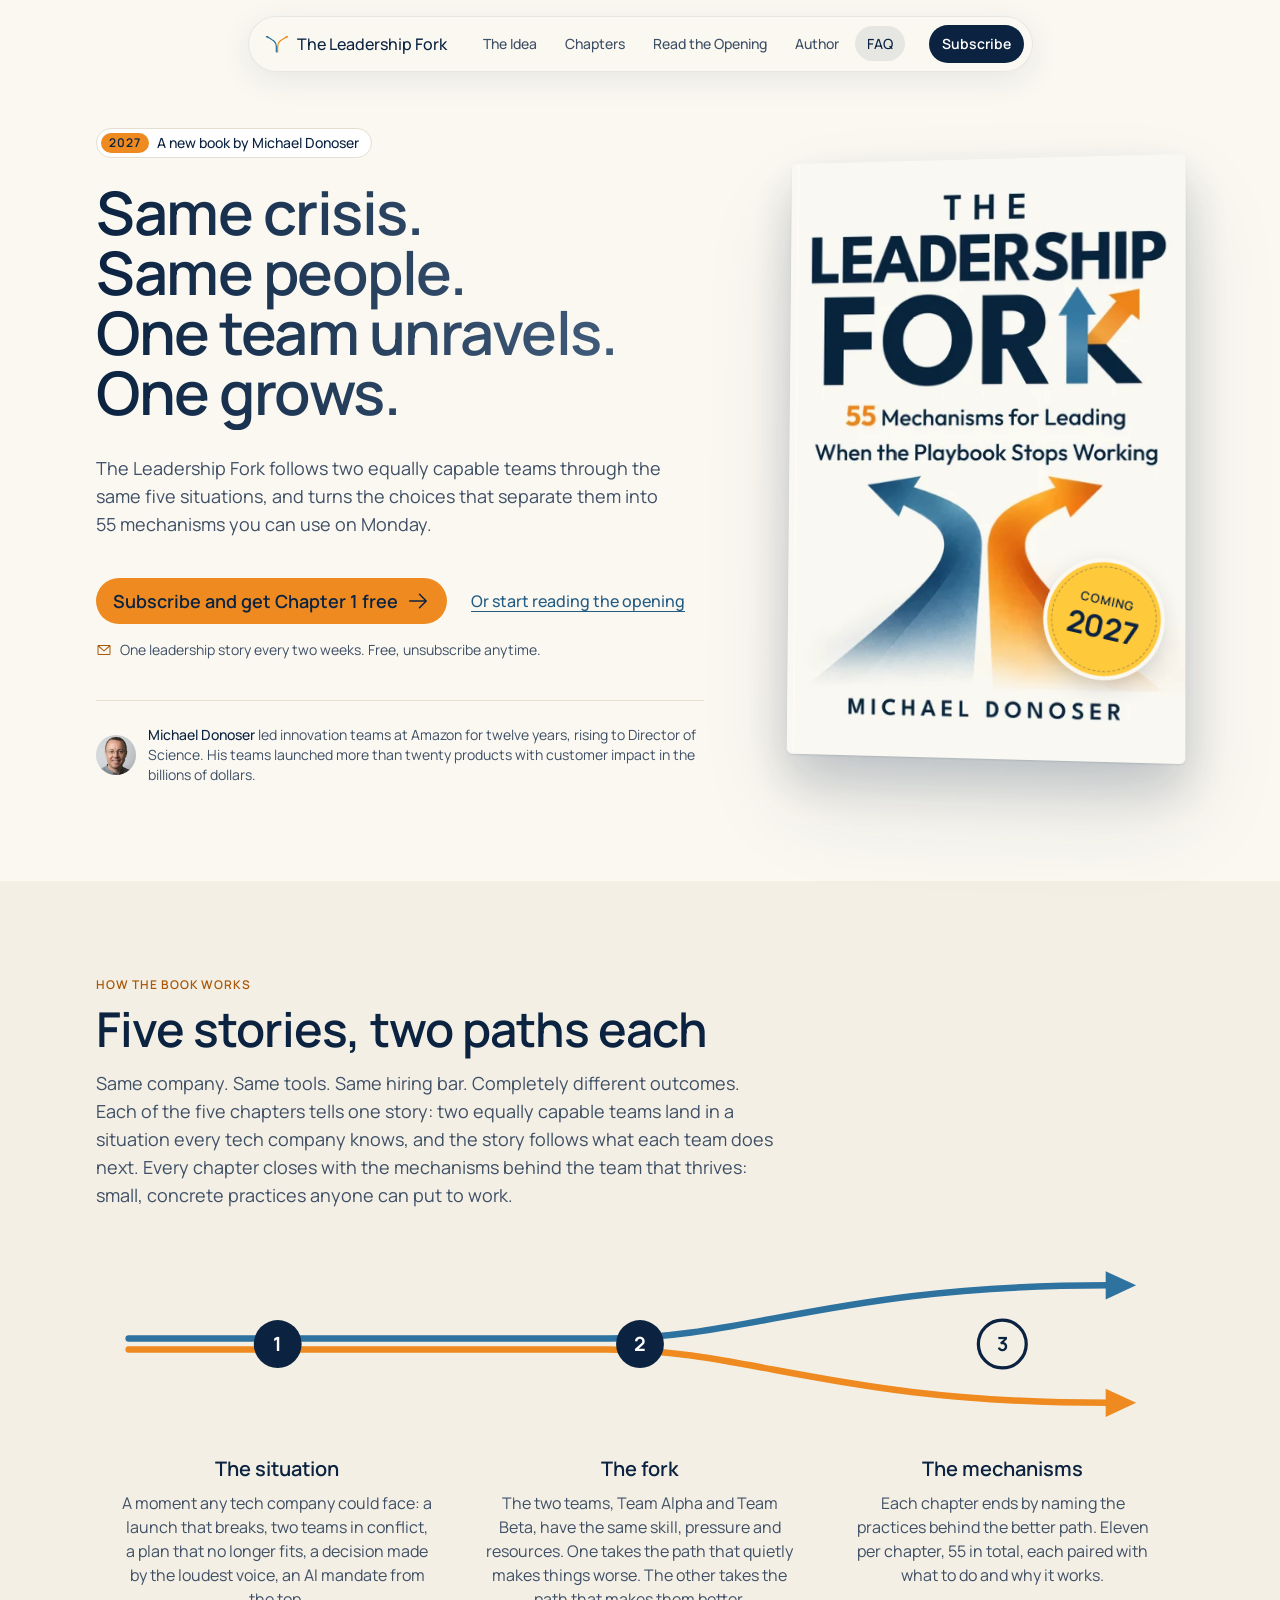
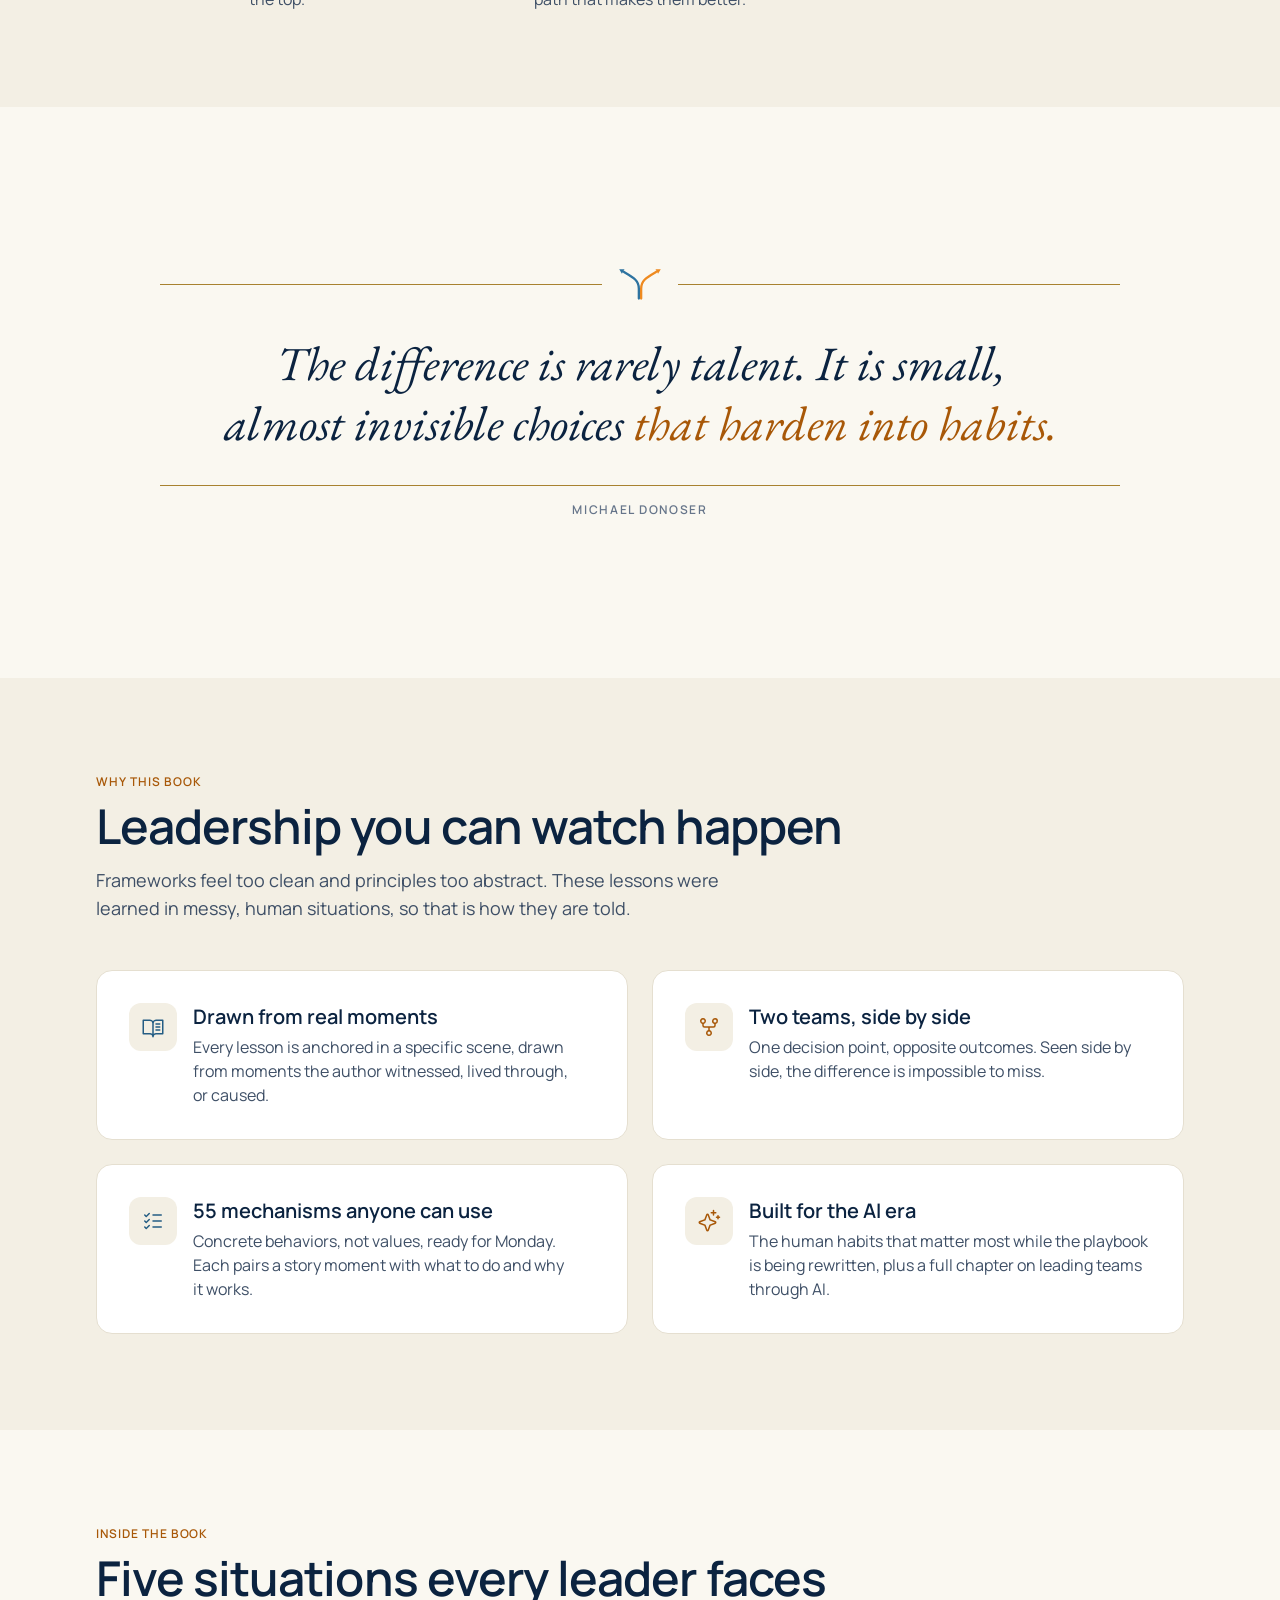
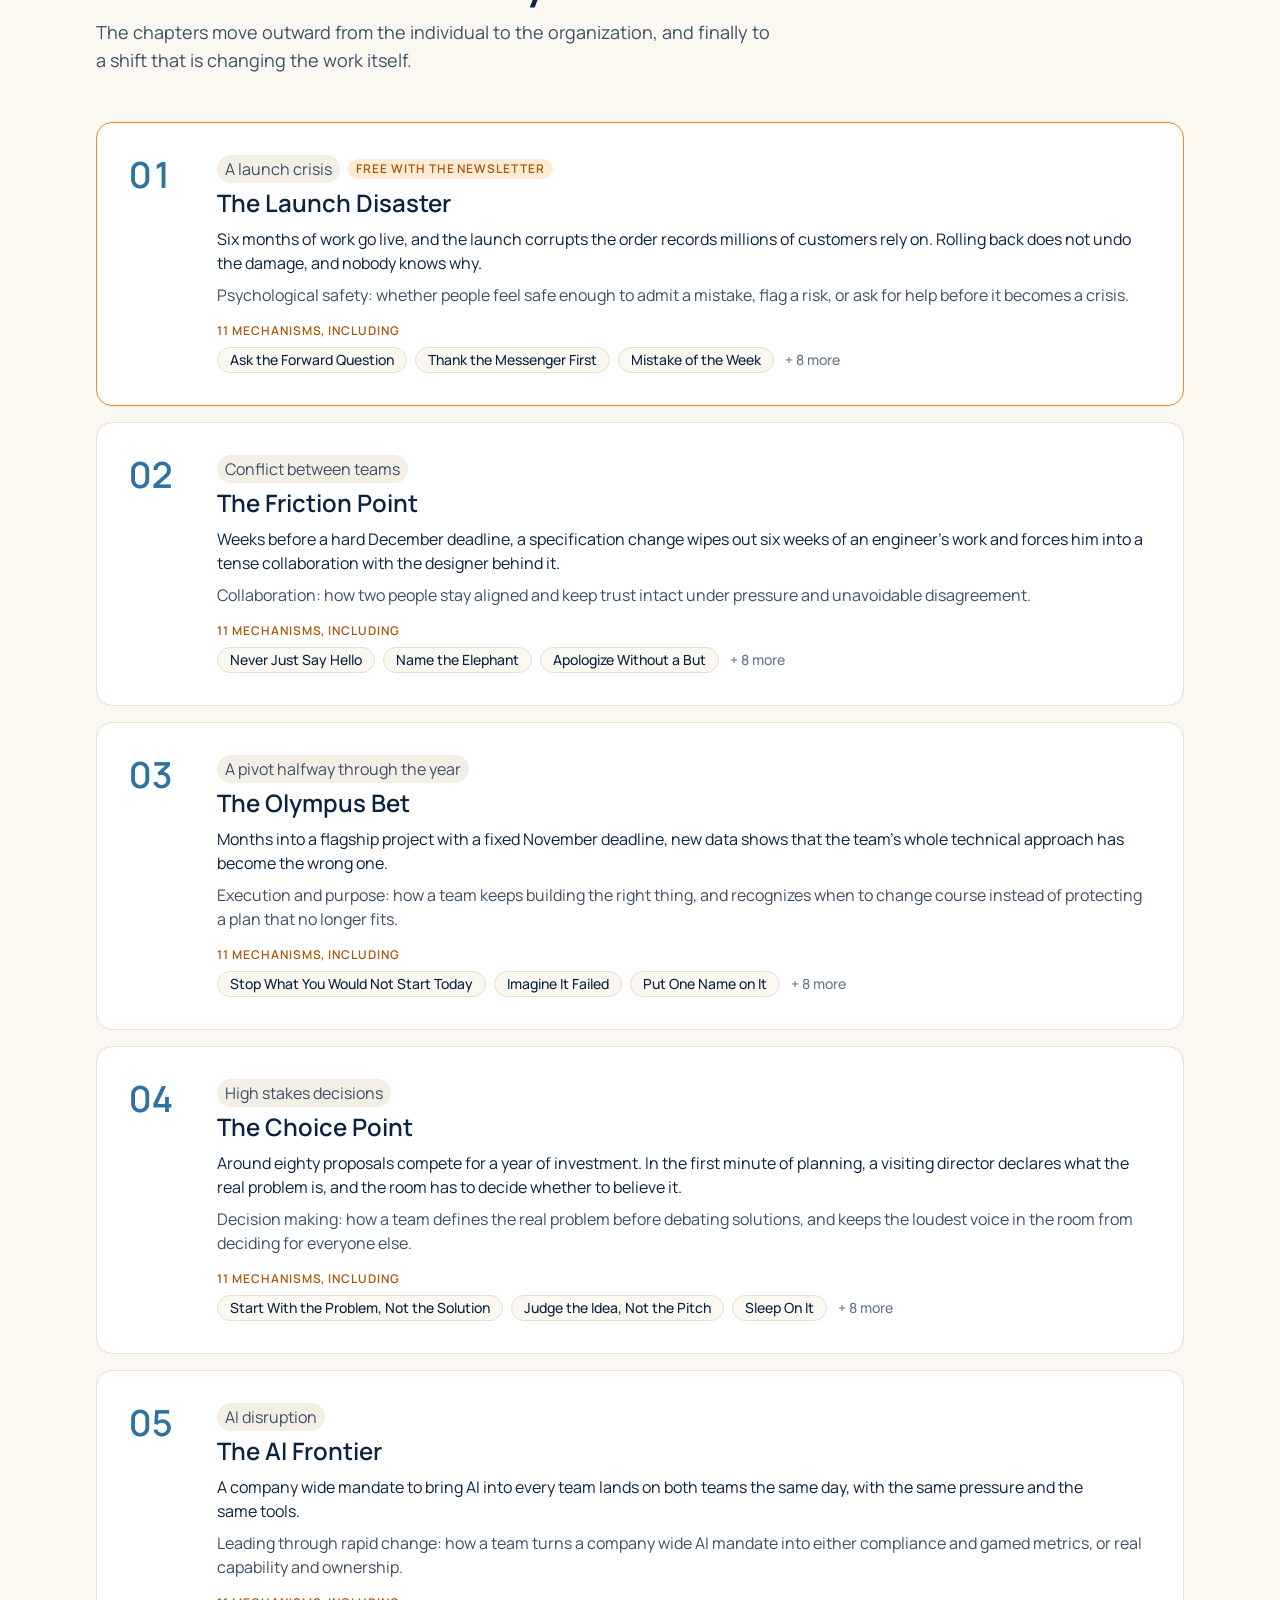
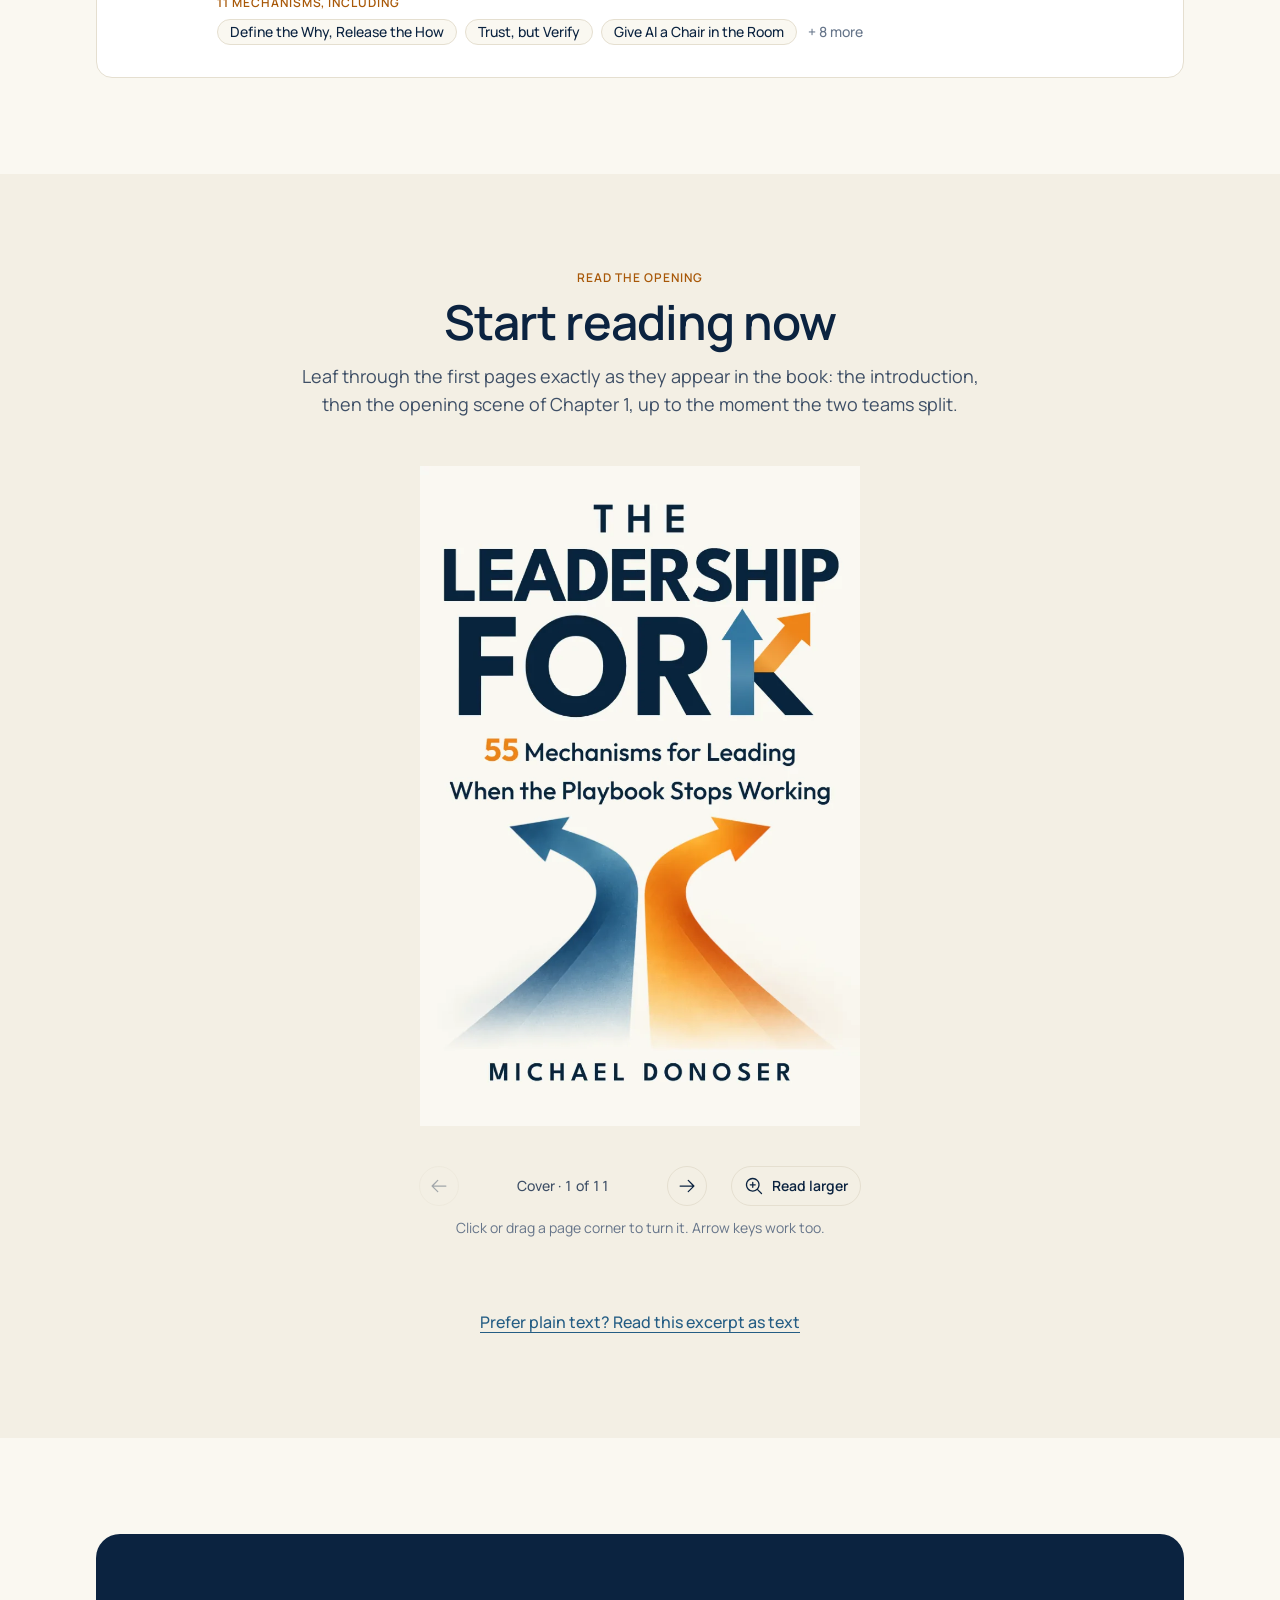
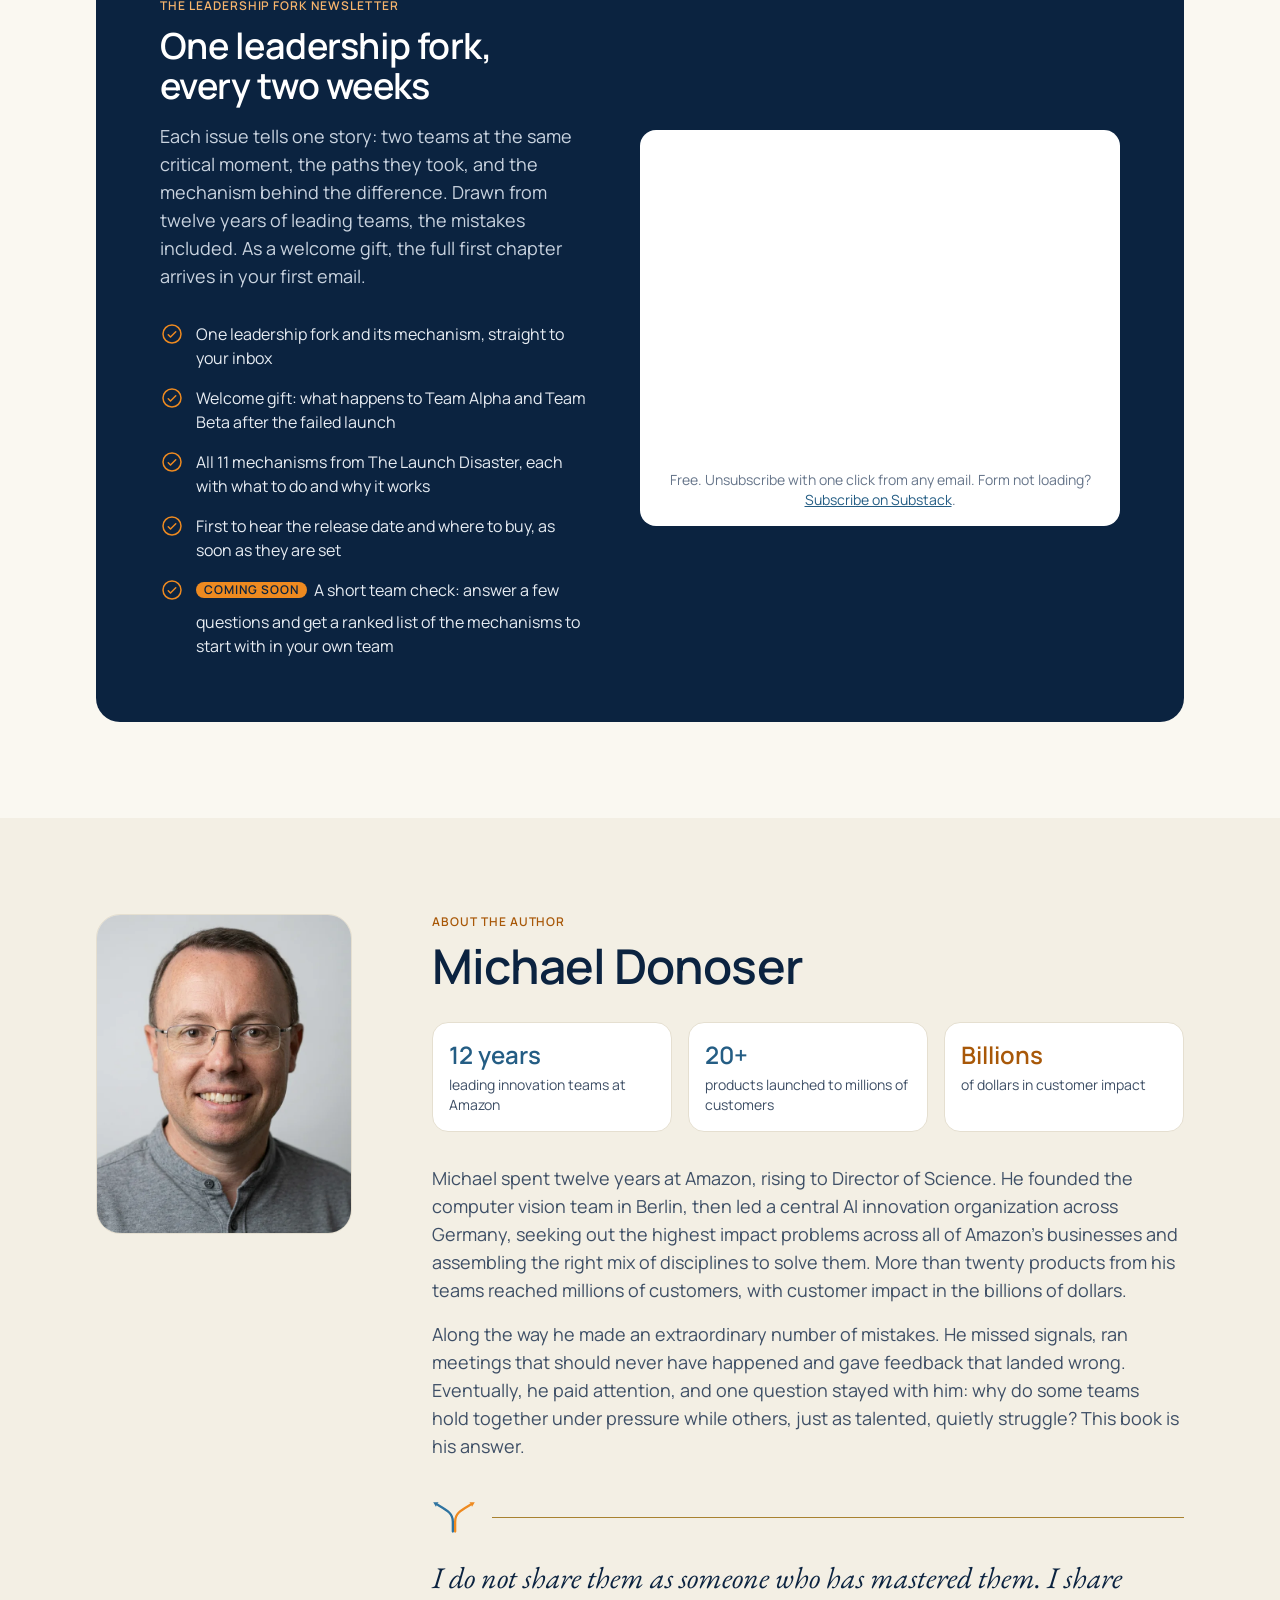
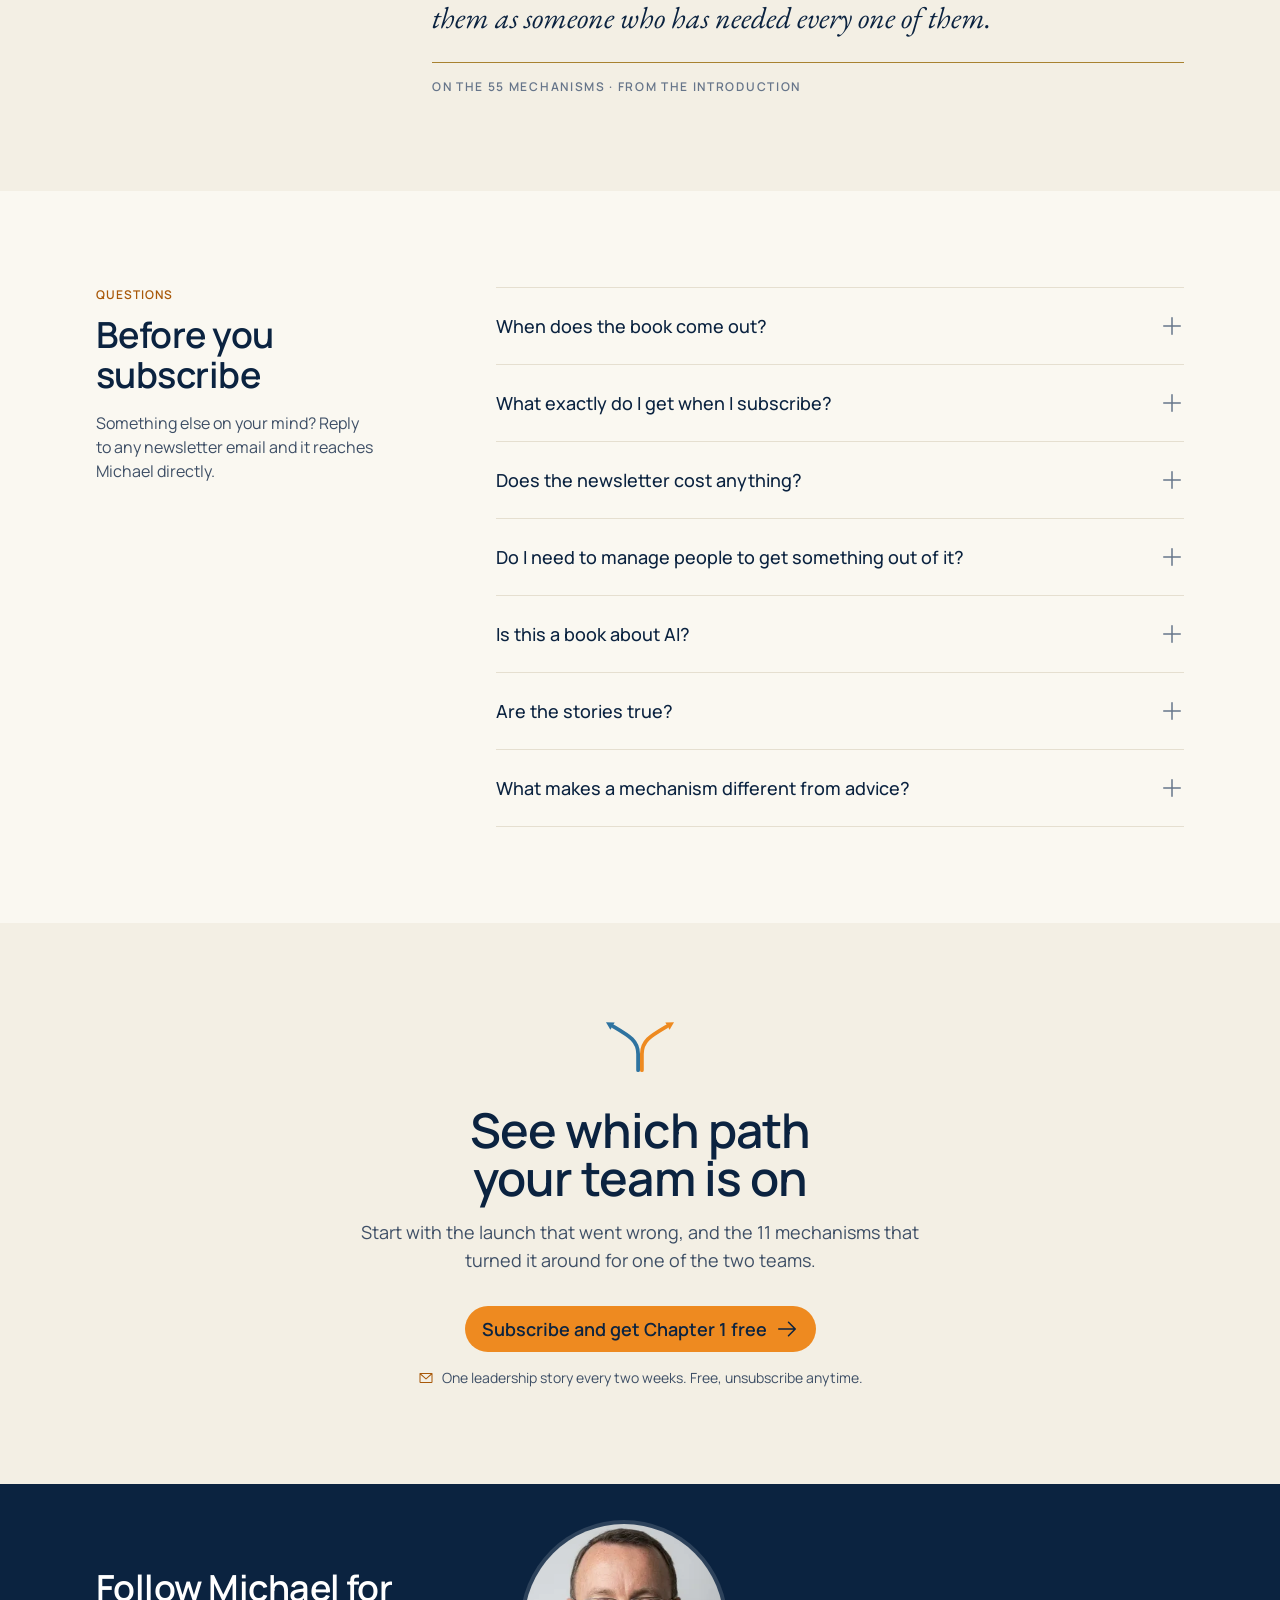
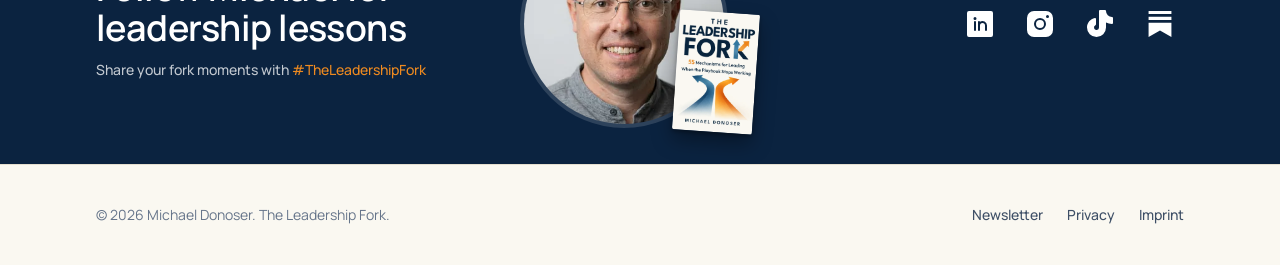
==== commit 97ef7df1: "Switch to American spelling Co-Authored-By: Claude Opus 5.5 <noreply@anthropic.com>" ====
--- a/index.html
+++ b/index.html
@@ -290,7 +290,7 @@
             <span class="icon-chip" aria-hidden="true"><svg><use href="#i-list"/></svg></span>
             <div>
               <h3 class="heading-6">55 mechanisms anyone can use</h3>
-              <p class="body-3 muted">Concrete behaviours, not values, ready for Monday. Each pairs a story moment with what to do and why it works.</p>
+              <p class="body-3 muted">Concrete behaviors, not values, ready for Monday. Each pairs a story moment with what to do and why it works.</p>
             </div>
           </div>
           <div class="card benefit reveal">
@@ -311,7 +311,7 @@
           <span class="caption-3">Inside the book</span>
           <h2 id="chapters-title" class="heading-2">Five situations every leader faces</h2>
           <p class="body-7 muted">
-            The chapters move outward from the individual to the organisation,
+            The chapters move outward from the individual to the organization,
             and finally to a shift that is changing the work itself.
           </p>
         </div>
@@ -338,7 +338,7 @@
               <p class="body-3 chapter-story">Weeks before a hard December deadline, a specification change wipes out six weeks of an engineer&rsquo;s work and forces him into a tense collaboration with the designer behind it.</p>
               <p class="body-3 muted">Collaboration: how two people stay aligned and keep trust intact under pressure and unavoidable disagreement.</p>
               <p class="mech-label caption-3">11 mechanisms, including</p>
-              <ul class="mech-teasers caption-1" aria-label="Some of the mechanisms in this chapter"><li>Never Just Say Hello</li><li>Name the Elephant</li><li>Apologise Without a But</li><li class="more">+ 8 more</li></ul>
+              <ul class="mech-teasers caption-1" aria-label="Some of the mechanisms in this chapter"><li>Never Just Say Hello</li><li>Name the Elephant</li><li>Apologize Without a But</li><li class="more">+ 8 more</li></ul>
             </div>
           </li>
           <li class="card chapter reveal">
@@ -347,7 +347,7 @@
               <div class="meta"><span class="tag caption-4">A pivot halfway through the year</span></div>
               <h3 class="heading-5">The Olympus Bet</h3>
               <p class="body-3 chapter-story">Months into a flagship project with a fixed November deadline, new data shows that the team&rsquo;s whole technical approach has become the wrong one.</p>
-              <p class="body-3 muted">Execution and purpose: how a team keeps building the right thing, and recognises when to change course instead of protecting a plan that no longer fits.</p>
+              <p class="body-3 muted">Execution and purpose: how a team keeps building the right thing, and recognizes when to change course instead of protecting a plan that no longer fits.</p>
               <p class="mech-label caption-3">11 mechanisms, including</p>
               <ul class="mech-teasers caption-1" aria-label="Some of the mechanisms in this chapter"><li>Stop What You Would Not Start Today</li><li>Imagine It Failed</li><li>Put One Name on It</li><li class="more">+ 8 more</li></ul>
             </div>
@@ -458,16 +458,16 @@
                   <p>The question that consumed me most was not technical. It was simpler and stranger: why do some teams seem almost effortlessly effective, honest, and resilient under pressure, while others, staffed with equally talented people and similar resources, quietly struggle? I watched this play out repeatedly. Same company. Same tools. Same hiring bar. Completely different outcomes.</p>
                   <p>My conclusion, validated over many years and countless situations, is that the difference almost never lives in the skillset. It lives in the culture: in small, almost invisible choices that accumulate into habits. Those habits define how a team behaves and communicates, and above all how it holds together when things get hard. As they always do.</p>
                   <blockquote class="pullquote"><p>The difference almost never lives in the skillset. It lives in the culture.</p></blockquote>
-                  <p>This matters more now than it used to. Most organisations run on playbooks: processes, plans, and best practices that work as long as the next situation looks like the last one. In tech, it rarely does for long. Markets shift, reorganisations redraw teams, and AI changes how the work itself gets done, often faster than any playbook can be rewritten. When the playbook stops working, teams fall back on their habits. That is when culture decides the outcome, and when a team needs practices it can rely on without a script.</p>
+                  <p>This matters more now than it used to. Most organizations run on playbooks: processes, plans, and best practices that work as long as the next situation looks like the last one. In tech, it rarely does for long. Markets shift, reorganizations redraw teams, and AI changes how the work itself gets done, often faster than any playbook can be rewritten. When the playbook stops working, teams fall back on their habits. That is when culture decides the outcome, and when a team needs practices it can rely on without a script.</p>
                   <p>I spent a long time thinking about how to share what I had learned. Frameworks felt too clean, and principles too abstract. The lessons that mattered most were learned in messy, human situations, and stripping away that context often stripped away the lesson itself.</p>
                   <p>I kept coming back to stories because they preserve the nuance that advice often loses. They show how good intentions and reasonable decisions can still lead to poor outcomes, and what those outcomes cost a team. So rather than presenting these ideas as theory, I chose to capture them as human situations.</p>
                   <p>Each story follows the same structure. It opens with a situation any tech company might face, then reaches a decisive moment, a fork in the road, where two teams, Team Alpha and Team Beta, respond differently, despite having no meaningful difference in skill, experience, or intent. Team Alpha takes the path that quietly makes things worse. Team Beta takes the path that makes things better. What separates them is a set of specific mechanisms: the repeatable, concrete practices that produce one outcome instead of the other.</p>
                   <p>At the end of each story, I describe those mechanisms directly: the ones that get more out of people, ship stronger products, and build a culture people want to work in. Each one is something you can start doing on Monday morning.</p>
-                  <p>The stories are hypothetical only in form. None is a one-to-one transcript of a single real event, but every event in them is rooted in something I witnessed, took part in, or caused. I fused moments together, changed the details, compressed the timelines, and built composite characters. Some of it may feel exaggerated: the confrontations too sharp, the mistakes too obvious, the patterns too easy to spot. Usually they are not. If a behaviour or decision appears here, I probably saw some version of it many times, across different teams and years. What I exaggerated is the concentration: patterns that unfolded over time, compressed into stories that make them easier to see.</p>
+                  <p>The stories are hypothetical only in form. None is a one-to-one transcript of a single real event, but every event in them is rooted in something I witnessed, took part in, or caused. I fused moments together, changed the details, compressed the timelines, and built composite characters. Some of it may feel exaggerated: the confrontations too sharp, the mistakes too obvious, the patterns too easy to spot. Usually they are not. If a behavior or decision appears here, I probably saw some version of it many times, across different teams and years. What I exaggerated is the concentration: patterns that unfolded over time, compressed into stories that make them easier to see.</p>
                   <p>No single leader did everything Team Alpha does. No single leader did everything Team Beta does either. I pushed them into two extremes to make the lessons visible; reality is usually messier. Most of us move back and forth between these two worlds, sometimes within the same week, meeting, or conversation.</p>
                   <p>I am in these stories in more than one way. I am the narrator who already knows the lesson, but I am also in Team Alpha. Many of the mistakes in these pages are my own, made on days when I was tired, rushed, defensive, distracted, or unaware of what I was doing. I am in Team Beta as well, though less consistently than I would like.</p>
-                  <p>Being a consistently great leader is extraordinarily difficult, and writing this book did not change that. What has changed is that I recognise those moments sooner than I once did: the fork in the road appears a little earlier, and I choose the better path a little more often than I used to. This book is meant to do the same for you, through fifty-five concrete mechanisms. I do not share them as someone who has mastered them. I share them as someone who has needed every one of them.</p>
-                  <p>None of what follows is only for the boss, the manager, or the most senior person in the room. Every person on a team, regardless of title or tenure, can shape culture and influence how the work gets done. The behaviours in these stories are things anyone, at any level, can and should own.</p>
+                  <p>Being a consistently great leader is extraordinarily difficult, and writing this book did not change that. What has changed is that I recognize those moments sooner than I once did: the fork in the road appears a little earlier, and I choose the better path a little more often than I used to. This book is meant to do the same for you, through fifty-five concrete mechanisms. I do not share them as someone who has mastered them. I share them as someone who has needed every one of them.</p>
+                  <p>None of what follows is only for the boss, the manager, or the most senior person in the room. Every person on a team, regardless of title or tenure, can shape culture and influence how the work gets done. The behaviors in these stories are things anyone, at any level, can and should own.</p>
                   <blockquote class="pullquote"><p>Everyone is a leader. Every person on a team, regardless of title or tenure, can shape culture.</p></blockquote>
                   <p>Many of the ideas in these pages build on the work of others: the writers, researchers, and psychologists I have learned from, and above all the leaders I have watched up close, good and bad. What I add is the work of turning them into practice. From everything I read and saw, I picked what held up under real pressure, connected ideas that rarely appear side by side, and refined each one over years of trying it in my own teams. The result is a set of concrete mechanisms, each tied to the moment where it changes how a team behaves.</p>
                   <p>The book is structured into five chapters, each built around a moment where the usual playbook stops working: a challenge that plays out in most tech companies, and that I have seen determine whether a team thrives or quietly struggles.</p>
@@ -485,13 +485,13 @@
                 <p class="scene-title title-2">The Champagne Was Already Chilled</p>
                 <div class="prose body-7">
 <!--EXCERPT_CH1:start-->
-                  <p class="opening">It was launch day: the new customer-facing feature named “Polaris” was supposed to go live. Polaris promised every customer a precise arrival time for their parcel, such as “arriving between 2 and 3 p.m.”, updated as the parcel moved. The project was a cross-organisational effort, drawing together teams that had rarely worked closely with one another, each with their own priorities, processes, and ways of working.</p>
-                  <p>The Signals team supplied live updates from warehouses and couriers: where every parcel was, minute by minute. The Orders team ran the order records that dozens of features shared: order histories, returns, refunds, customer service. At the centre sat the team that built the engine itself, the code that read the live updates, predicted when each parcel would arrive, and wrote that time into the customer’s order. That is the team this story follows.</p>
-                  <p>For six gruelling months, this unlikely alliance had worked through everything a major product demands. It began with a planning document that forced the group to agree, sentence by sentence, on exactly what they were promising their customers and why, before a single line of code was written.<sup class="fn-ref"><a href="#excerpt-note-1" id="excerpt-ref-1" aria-label="Note 1">1</a></sup> Only once that document had survived its reviews did the real work begin: engineers writing and shipping code, scientists developing and tuning models, designers refining the look and feel. Running alongside it: weekly cross-org progress reviews, late-night debugging sessions, and the kind of methodical error hunts reserved for the highest-priority features.</p>
+                  <p class="opening">It was launch day: the new customer-facing feature named “Polaris” was supposed to go live. Polaris promised every customer a precise arrival time for their parcel, such as “arriving between 2 and 3 p.m.”, updated as the parcel moved. The project was a cross-organizational effort, drawing together teams that had rarely worked closely with one another, each with their own priorities, processes, and ways of working.</p>
+                  <p>The Signals team supplied live updates from warehouses and couriers: where every parcel was, minute by minute. The Orders team ran the order records that dozens of features shared: order histories, returns, refunds, customer service. At the center sat the team that built the engine itself, the code that read the live updates, predicted when each parcel would arrive, and wrote that time into the customer’s order. That is the team this story follows.</p>
+                  <p>For six grueling months, this unlikely alliance had worked through everything a major product demands. It began with a planning document that forced the group to agree, sentence by sentence, on exactly what they were promising their customers and why, before a single line of code was written.<sup class="fn-ref"><a href="#excerpt-note-1" id="excerpt-ref-1" aria-label="Note 1">1</a></sup> Only once that document had survived its reviews did the real work begin: engineers writing and shipping code, scientists developing and tuning models, designers refining the look and feel. Running alongside it: weekly cross-org progress reviews, late-night debugging sessions, and the kind of methodical error hunts reserved for the highest-priority features.</p>
                   <p>The release date had already slipped twice, despite everyone’s effort. With so many teams involved, every change needed three sign-offs, every handoff was checked twice, and every review waited on someone else’s calendar. By the time the date finally held, the teams were carrying the exhaustion of people who had been sprinting for too long. But underneath the tiredness was excitement. Polaris was an impressive piece of work, the kind of feature that could change the customer experience. Everyone involved had given more than was asked of them, and felt that whatever happened next, they had earned it.</p>
                   <p>Across the building, the contributing teams gathered in their own conference rooms: some had chilled champagne ready, others had laid out finger food. Usage dashboards were projected onto screens. Everyone’s attention was fixed on two numbers: how many customers opened the new tracking view, expected to climb within minutes, and the volume of “Where is my order?” contacts to customer service, which the feature was built to cut in the weeks ahead. With a single click, the code went live.</p>
                   <p>Then came the silence.</p>
-                  <p>The first number did not move. The new tracking view was nowhere to be seen, but that was almost secondary. The second number moved the wrong way. The launch had broken something deeper: the order records that millions of customers relied on every day were filling with nonsense. Customers who had never heard of Polaris opened their order history to find parcels marked as cancelled, or delivery dates that had simply vanished. One customer, waiting on a birthday present for the next morning, was told it had been cancelled. Contacts to customer service were climbing by the minute.</p>
+                  <p>The first number did not move. The new tracking view was nowhere to be seen, but that was almost secondary. The second number moved the wrong way. The launch had broken something deeper: the order records that millions of customers relied on every day were filling with nonsense. Customers who had never heard of Polaris opened their order history to find parcels marked as canceled, or delivery dates that had simply vanished. One customer, waiting on a birthday present for the next morning, was told it had been canceled. Contacts to customer service were climbing by the minute.</p>
                   <p>The first instinct was the obvious one: roll back. Within minutes, the new code was offline. The orders stayed broken. Something in the launch had overwritten the order records that other features relied on, and taking the code offline could not undo what had already been written. This was bigger than a bad release, and nobody yet knew why.</p>
                   <p>A massive bug had slipped through the final review. Later, the reviews of what had gone wrong would call it a complex failure: one that grew out of small, individually harmless decisions which, combined for the first time under live conditions, produced a disaster. The root cause sat where several teams’ responsibilities met. No single group had messed up in any obvious sense. The system itself had failed. And the system was all of them.</p>
                   <div class="fork-break" aria-hidden="true"><svg class="fork-mark" viewBox="0 0 152 116"><use href="#fork"/></svg></div>
@@ -551,7 +551,7 @@
         <div class="portrait reveal">
           <picture>
             <source type="image/webp" srcset="/assets/img/author.webp">
-            <img src="/assets/img/author.jpg" alt="Portrait of Michael Donoser, smiling, in a grey shirt" width="640" height="800" loading="lazy">
+            <img src="/assets/img/author.jpg" alt="Portrait of Michael Donoser, smiling, in a gray shirt" width="640" height="800" loading="lazy">
           </picture>
         </div>
         <div class="reveal">
@@ -566,7 +566,7 @@
             <p class="body-7 muted">
               Michael spent twelve years at Amazon, rising to Director of
               Science. He founded the computer vision team in Berlin, then led
-              a central AI innovation organisation across Germany, seeking out
+              a central AI innovation organization across Germany, seeking out
               the highest impact problems across all of Amazon&rsquo;s businesses
               and assembling the right mix of disciplines to solve them. More
               than twenty products from his teams reached millions of
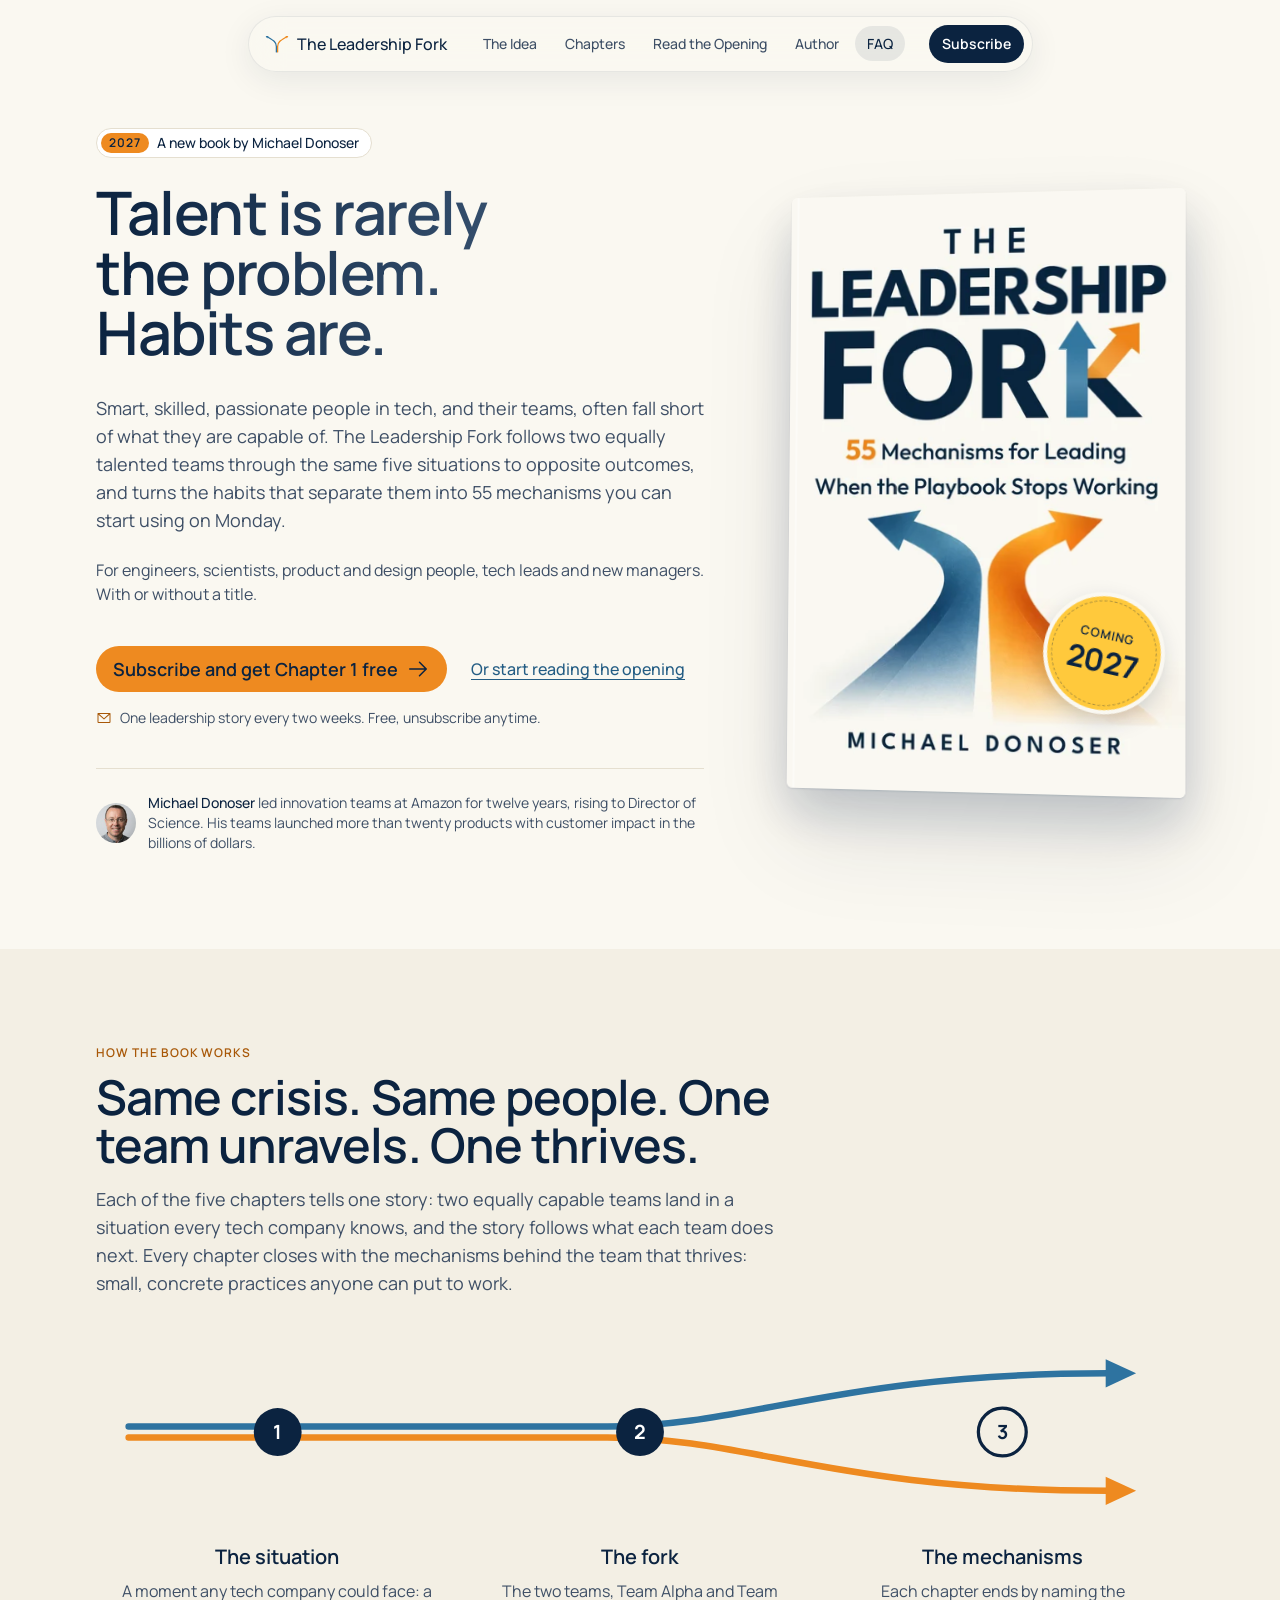
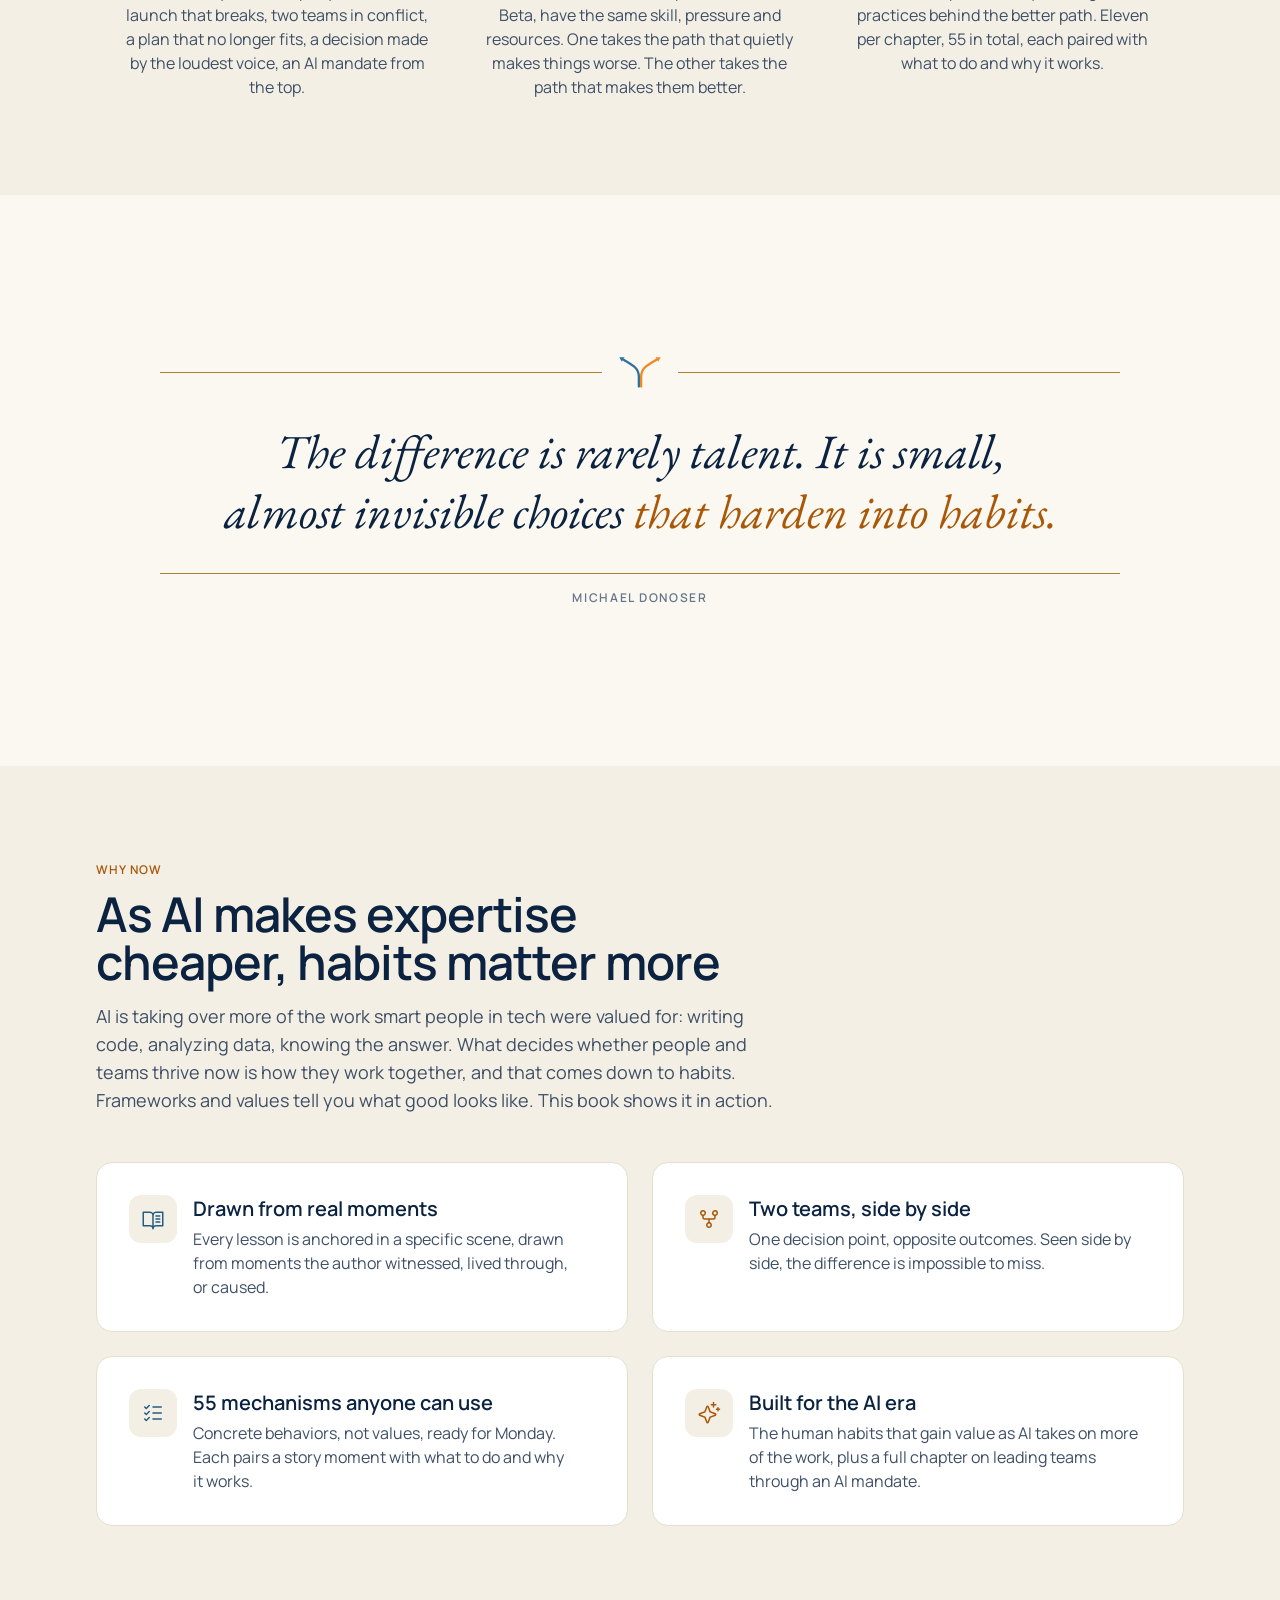
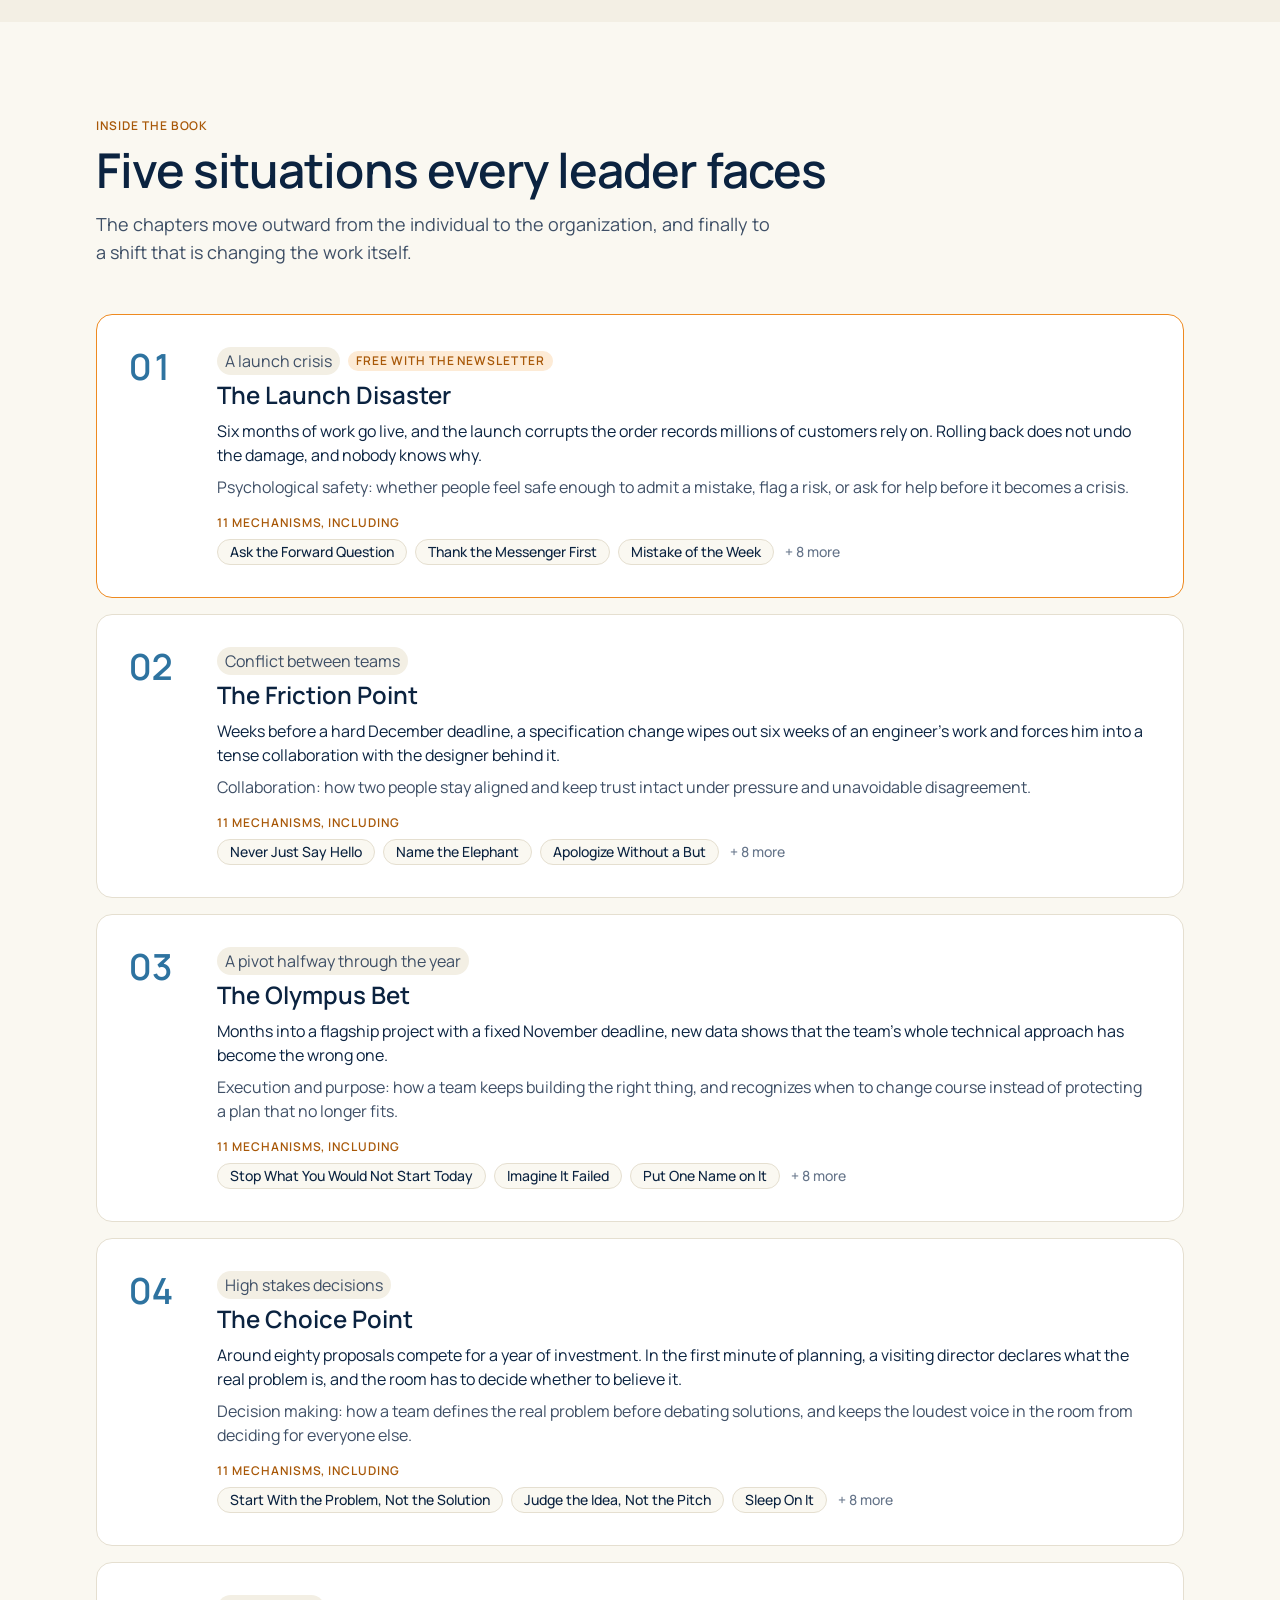
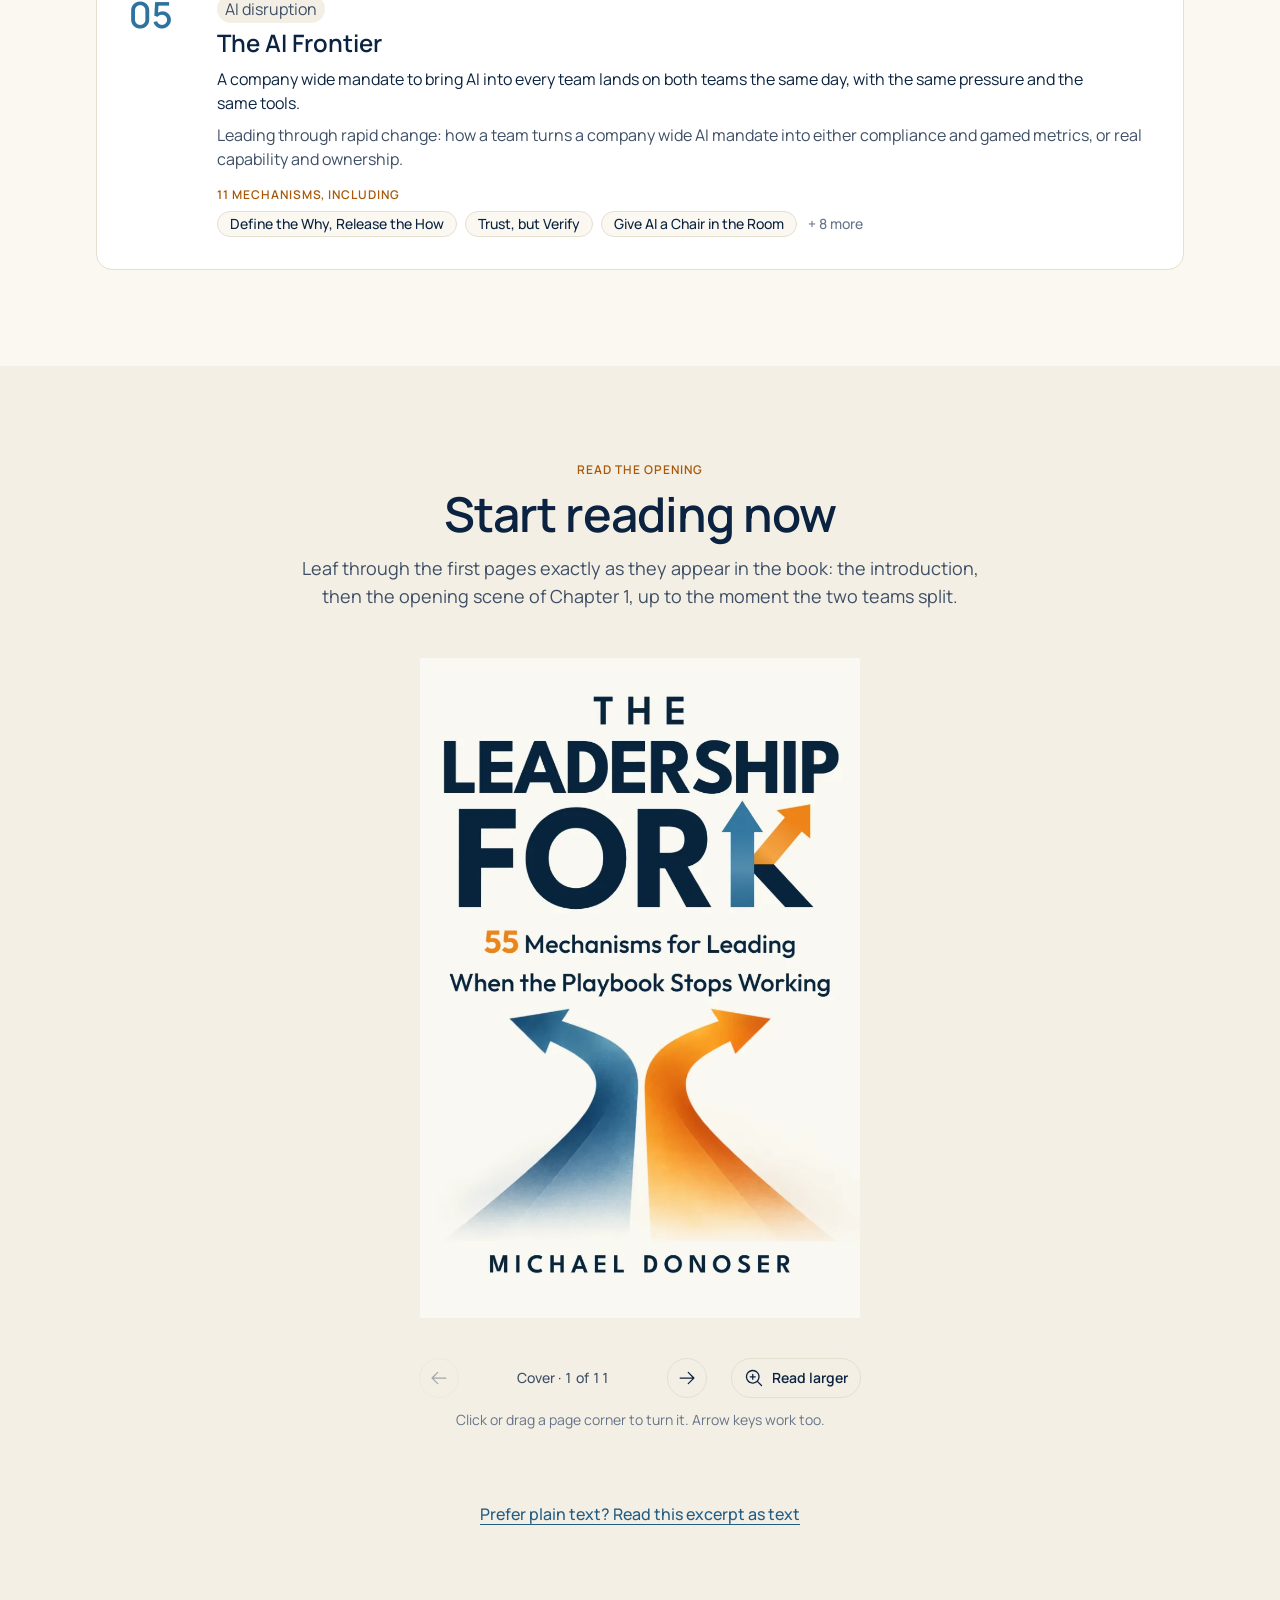
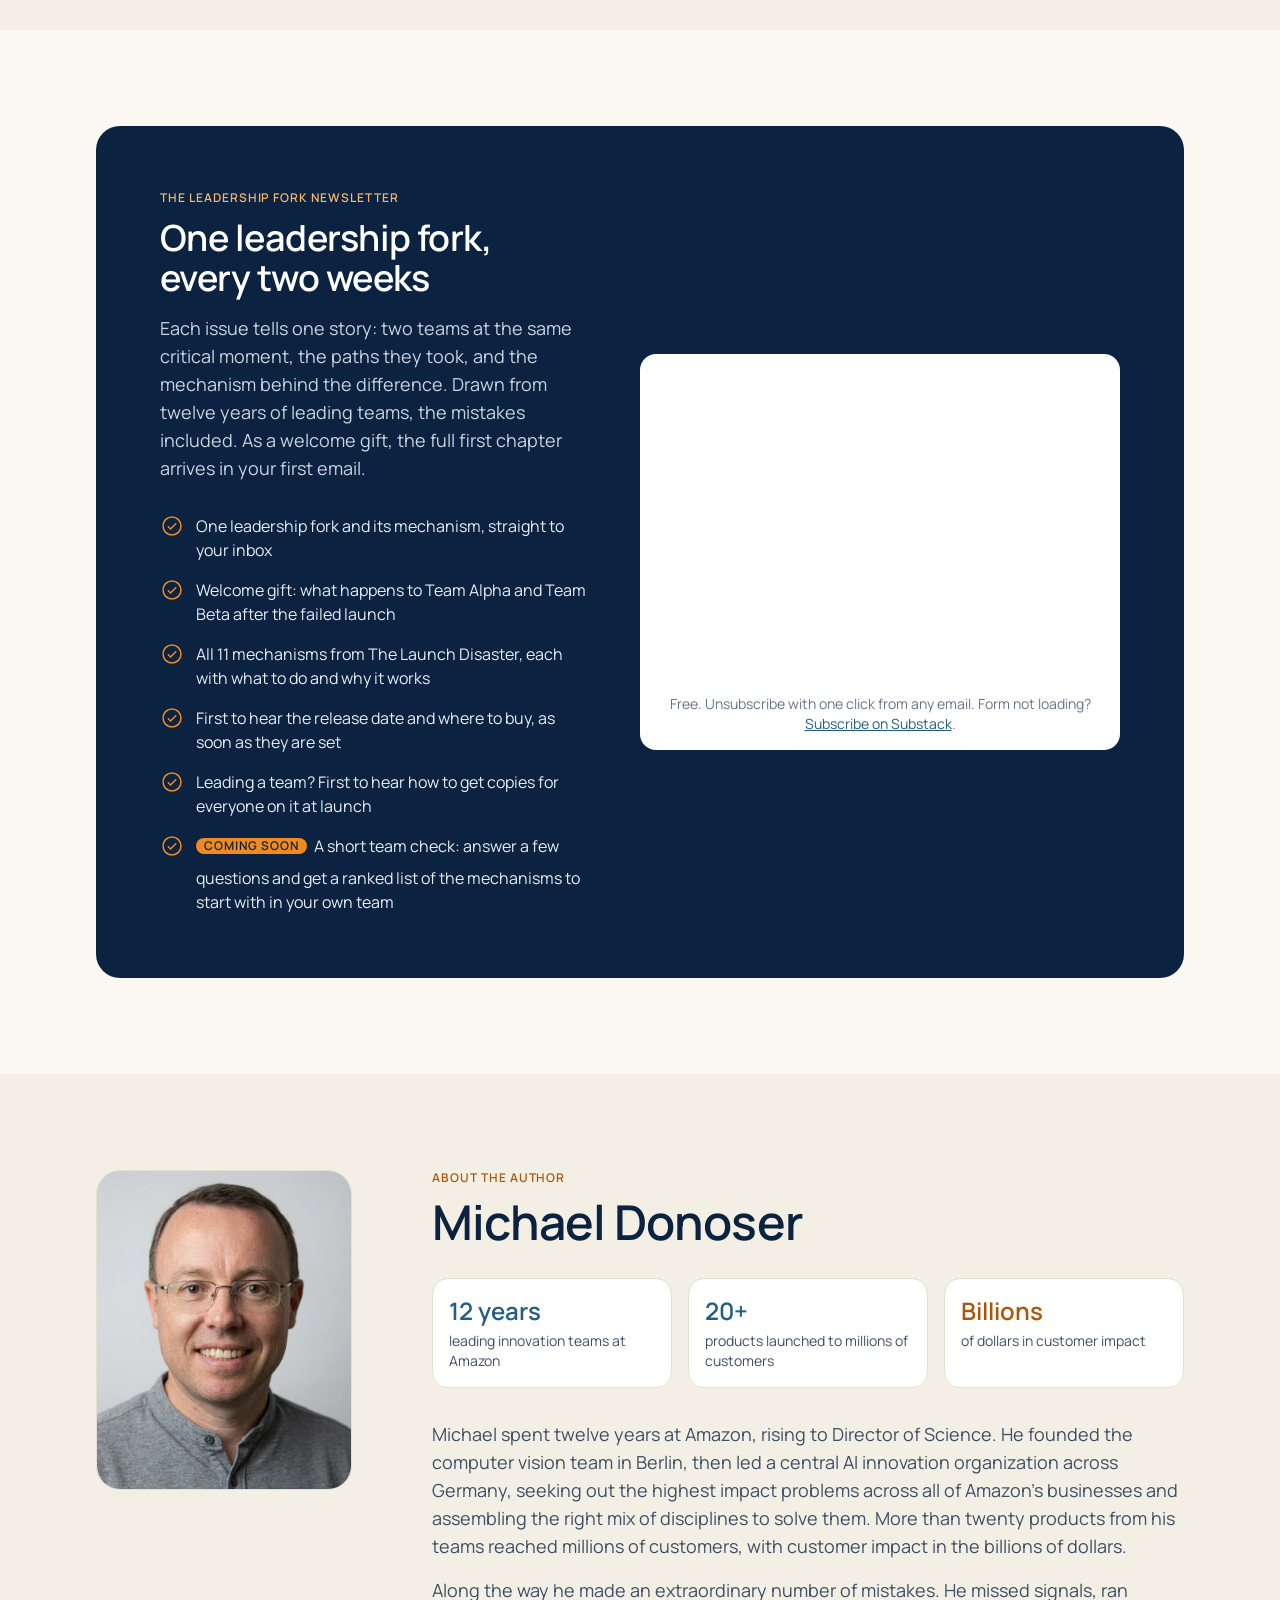
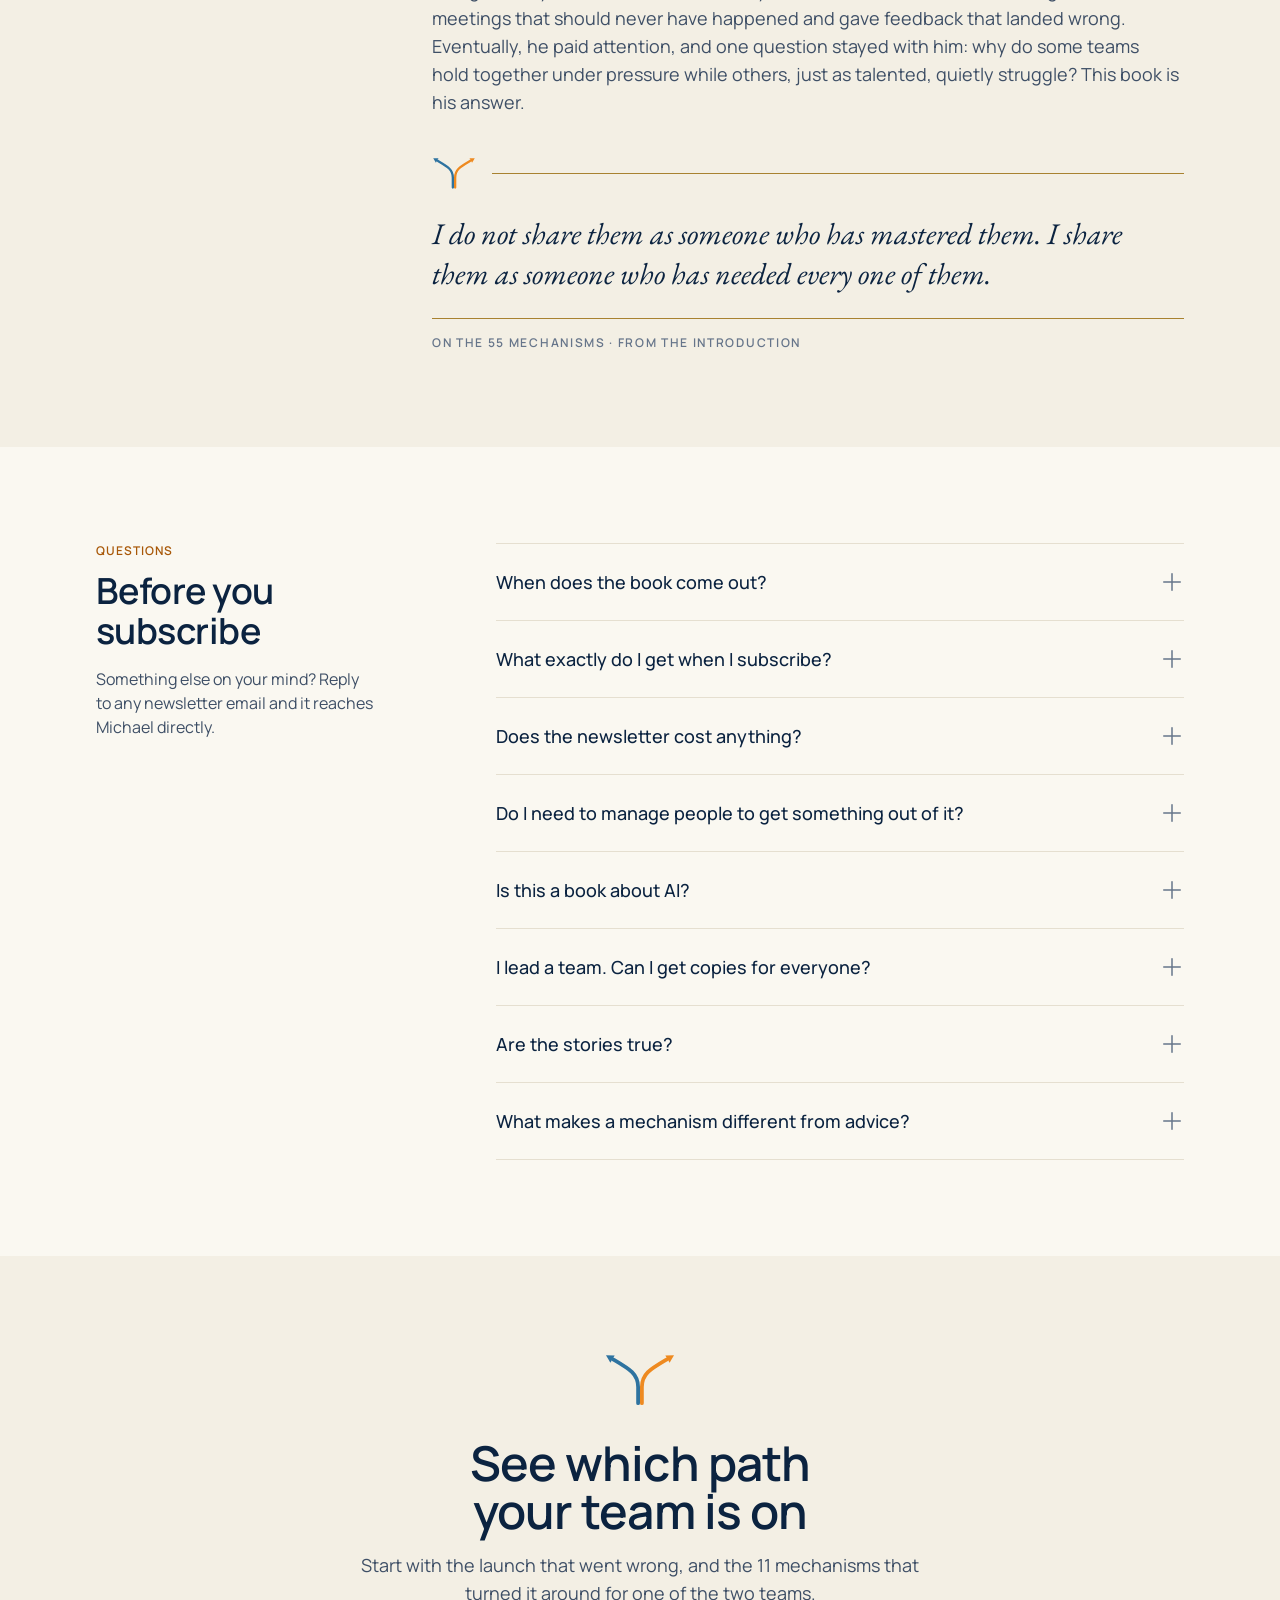
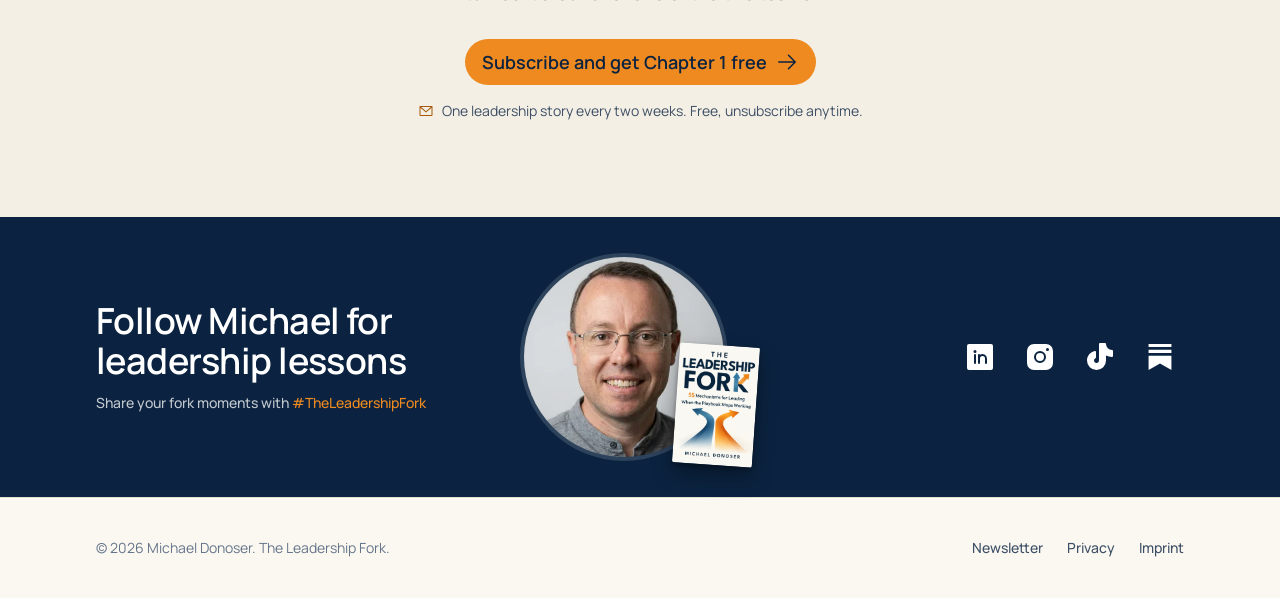
==== commit 8cfeb9f4: "Lead with the new hook: talent is rarely the problem, habits are Hero, why now section, reader line," ====
--- a/index.html
+++ b/index.html
@@ -4,7 +4,7 @@
   <meta charset="utf-8">
   <meta name="viewport" content="width=device-width, initial-scale=1">
   <title>The Leadership Fork by Michael Donoser: read Chapter 1 free</title>
-  <meta name="description" content="Same crisis. Same people. One team unravels, one grows. The Leadership Fork turns the small choices behind great teams into 55 mechanisms you can use on Monday. Read the opening now and get Chapter 1 free.">
+  <meta name="description" content="Talent is rarely the problem. Habits are. The Leadership Fork follows two equally talented tech teams to opposite outcomes and turns the difference into 55 mechanisms you can start using on Monday. Read the opening and get Chapter 1 free.">
   <link rel="canonical" href="https://theleadershipfork.com/">
   <meta name="theme-color" content="#faf8f1">
   <meta name="author" content="Michael Donoser">
@@ -14,7 +14,7 @@
   <meta property="og:site_name" content="The Leadership Fork">
   <meta property="og:locale" content="en_GB">
   <meta property="og:title" content="The Leadership Fork: 55 Mechanisms for Leading When the Playbook Stops Working">
-  <meta property="og:description" content="Same crisis. Same people. One team unravels, one grows. Read the opening and get Chapter 1 free.">
+  <meta property="og:description" content="Talent is rarely the problem. Habits are. Read the opening and get Chapter 1 free.">
   <meta property="og:url" content="https://theleadershipfork.com/">
   <meta property="og:image" content="https://theleadershipfork.com/assets/img/og.jpg">
   <meta property="og:image:width" content="1200">
@@ -47,6 +47,7 @@
         "alternateName": "TheLeadershipFork",
         "keywords": "The Leadership Fork, TheLeadershipFork, leadership, team culture, management, Michael Donoser",
         "alternativeHeadline": "55 Mechanisms for Leading When the Playbook Stops Working",
+        "description": "Talent is rarely the problem. Habits are. For smart, skilled, passionate people in tech who see themselves and their teams fall short of what they are capable of, The Leadership Fork shows the simple behaviors that, repeated again and again, let people and teams thrive: two equally talented teams, the same situation, opposite outcomes, and 55 mechanisms you can start using on Monday.",
         "author": { "@type": "Person", "name": "Michael Donoser", "sameAs": [
           "https://www.linkedin.com/in/michael-donoser",
           "https://www.instagram.com/michaeldonoser/",
@@ -144,11 +145,17 @@
       <div class="container hero-grid">
         <div>
           <p class="eyebrow caption-1"><span class="pill caption-3">2027</span> A new book by Michael Donoser</p>
-          <h1 id="hero-title" class="heading-1">Same crisis. Same people.<br> One team unravels. One grows.</h1>
+          <h1 id="hero-title" class="heading-1">Talent is rarely the problem.<br> Habits are.</h1>
           <p class="hero-sub body-7 muted">
-            The Leadership Fork follows two equally capable teams through the<br class="br-wide">
-            same five situations, and turns the choices that separate them into<br class="br-wide">
-            55 mechanisms you can use on Monday.
+            Smart, skilled, passionate people in tech, and their teams, often
+            fall short of what they are capable of. The Leadership Fork follows
+            two equally talented teams through the same five situations to
+            opposite outcomes, and turns the habits that separate them into
+            55 mechanisms you can start using on Monday.
+          </p>
+          <p class="hero-sub body-3 muted">
+            For engineers, scientists, product and design people, tech leads
+            and new managers. With or without a title.
           </p>
           <div class="hero-actions">
             <a class="btn btn-accent button-lg" href="#chapter-one">
@@ -189,10 +196,9 @@
       <div class="container">
         <div class="section-head reveal">
           <span class="caption-3">How the book works</span>
-          <h2 id="idea-title" class="heading-2">Five stories, two paths each</h2>
+          <h2 id="idea-title" class="heading-2">Same crisis. Same people. One team unravels. One thrives.</h2>
           <p class="body-7 muted">
-            Same company. Same tools. Same hiring bar. Completely different
-            outcomes. Each of the five chapters tells one story: two equally capable teams
+            Each of the five chapters tells one story: two equally capable teams
             land in a situation every tech company knows, and the story follows
             what each team does next. Every chapter closes with the mechanisms
             behind the team that thrives: small, concrete practices anyone can
@@ -263,12 +269,14 @@
     <section class="section band" aria-labelledby="why-title">
       <div class="container">
         <div class="section-head reveal">
-          <span class="caption-3">Why this book</span>
-          <h2 id="why-title" class="heading-2">Leadership you can watch happen</h2>
+          <span class="caption-3">Why now</span>
+          <h2 id="why-title" class="heading-2">As AI makes expertise cheaper, habits matter more</h2>
           <p class="body-7 muted">
-            Frameworks feel too clean and principles too abstract. These
-            lessons were learned in messy, human situations, so that is how
-            they are told.
+            AI is taking over more of the work smart people in tech were
+            valued for: writing code, analyzing data, knowing the answer.
+            What decides whether people and teams thrive now is how they work
+            together, and that comes down to habits. Frameworks and values
+            tell you what good looks like. This book shows it in action.
           </p>
         </div>
         <div class="benefits">
@@ -297,7 +305,7 @@
             <span class="icon-chip orange" aria-hidden="true"><svg><use href="#i-sparkle"/></svg></span>
             <div>
               <h3 class="heading-6">Built for the AI era</h3>
-              <p class="body-3 muted">The human habits that matter most while the playbook is being rewritten, plus a full chapter on leading teams through AI.</p>
+              <p class="body-3 muted">The human habits that gain value as AI takes on more of the work, plus a full chapter on leading teams through an AI mandate.</p>
             </div>
           </div>
         </div>
@@ -528,6 +536,7 @@
               <li><svg aria-hidden="true"><use href="#i-check"/></svg><span>Welcome gift: what happens to Team Alpha and Team Beta after the failed launch</span></li>
               <li><svg aria-hidden="true"><use href="#i-check"/></svg><span>All 11 mechanisms from The Launch Disaster, each with what to do and why it works</span></li>
               <li><svg aria-hidden="true"><use href="#i-check"/></svg><span>First to hear the release date and where to buy, as soon as they are set</span></li>
+              <li><svg aria-hidden="true"><use href="#i-check"/></svg><span>Leading a team? First to hear how to get copies for everyone on it at launch</span></li>
               <li><svg aria-hidden="true"><use href="#i-check"/></svg><span><span class="soon caption-3">Coming soon</span> A short team check: answer a few questions and get a ranked list of the mechanisms to start with in your own team</span></li>
             </ul>
           </div>
@@ -620,7 +629,11 @@
           </details>
           <details>
             <summary class="title-2">Is this a book about AI?<svg class="plus" aria-hidden="true"><use href="#i-plus"/></svg></summary>
-            <div class="answer body-3 muted"><p>Partly. One full chapter covers leading teams through AI. The other four cover the human habits that decide how any team handles a crisis, a conflict, a pivot or a hard decision, which matter most while the playbook is being rewritten.</p></div>
+            <div class="answer body-3 muted"><p>Partly. One full chapter covers leading teams through an AI mandate. The other four cover the human habits that decide how any team handles a crisis, a conflict, a pivot or a hard decision.</p><p>AI is also why the book matters now. As AI takes over more of the work smart people were valued for, how they work together decides more, and that comes down to habits.</p></div>
+          </details>
+          <details>
+            <summary class="title-2">I lead a team. Can I get copies for everyone?<svg class="plus" aria-hidden="true"><use href="#i-plus"/></svg></summary>
+            <div class="answer body-3 muted"><p>That is what the book is built for: one shared language for the moments where a team forks. Subscribers will hear first how to get copies for a whole team when the book launches.</p></div>
           </details>
           <details>
             <summary class="title-2">Are the stories true?<svg class="plus" aria-hidden="true"><use href="#i-plus"/></svg></summary>
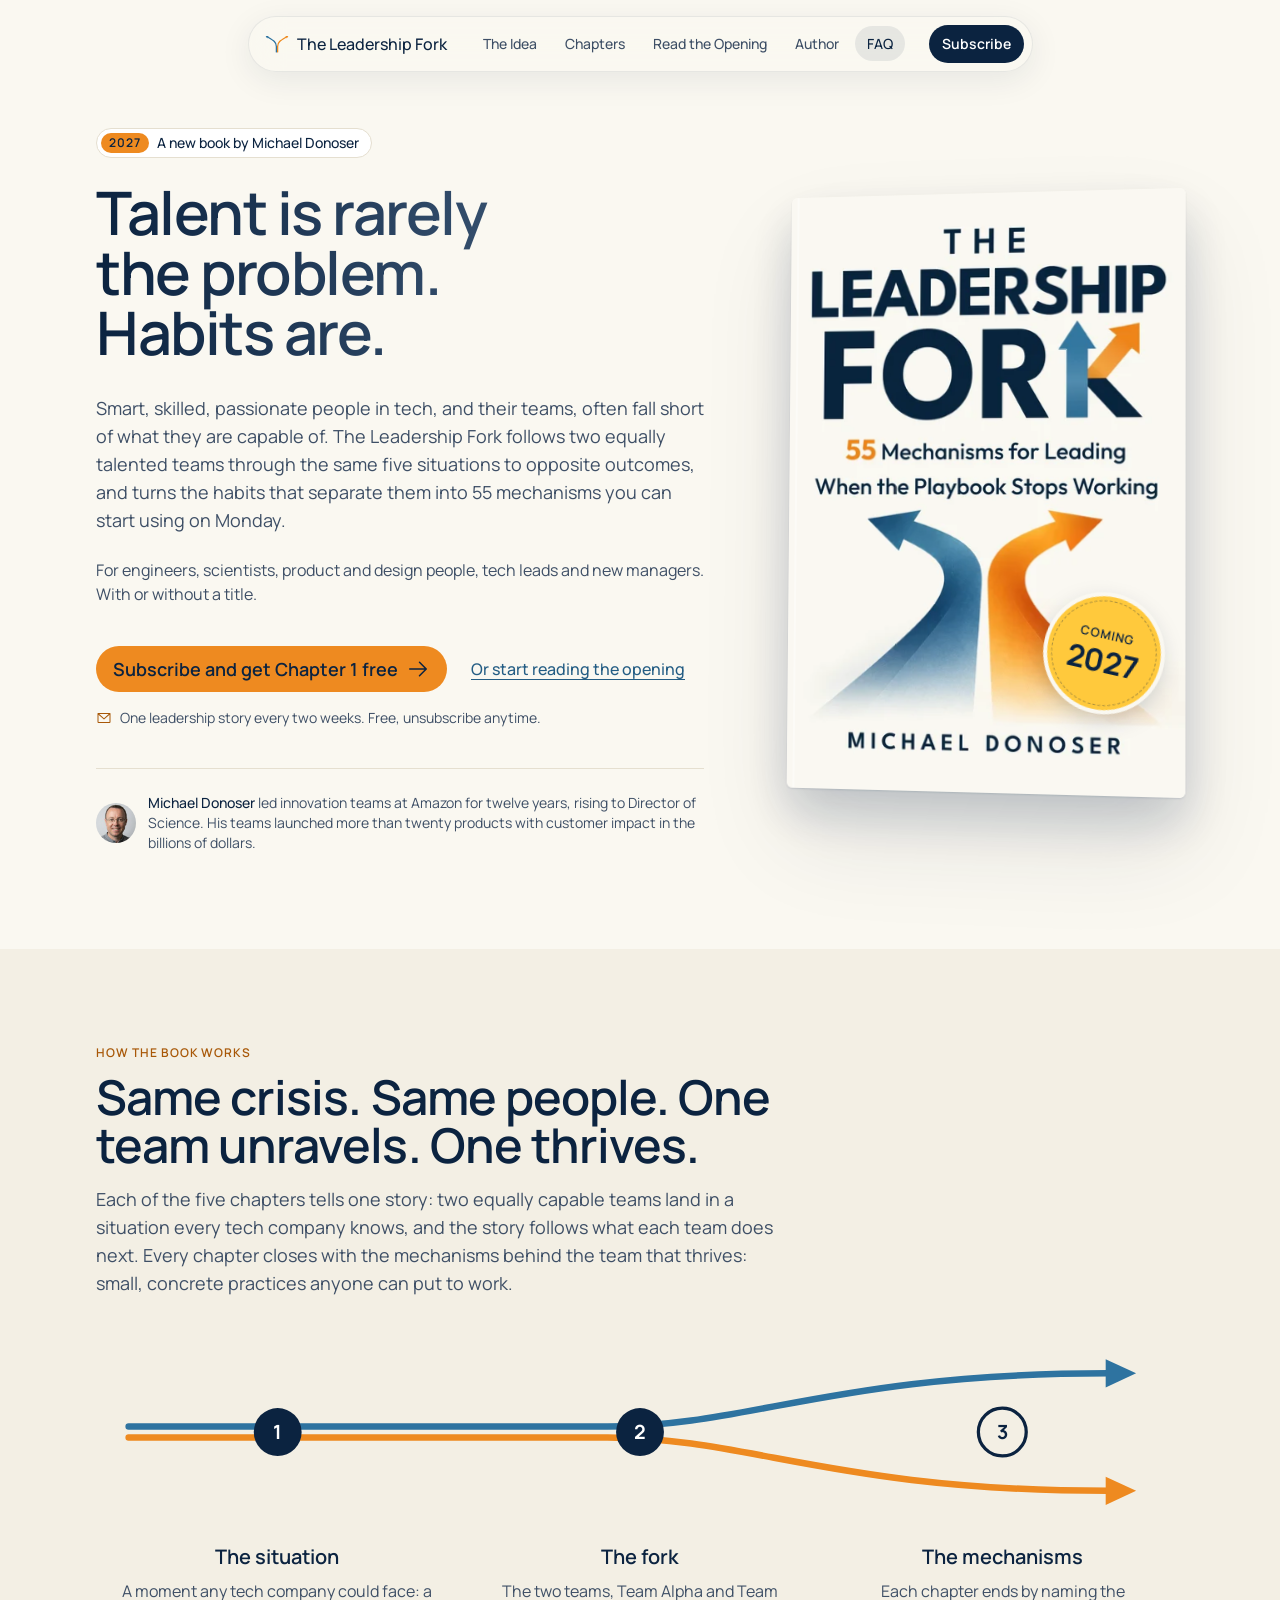
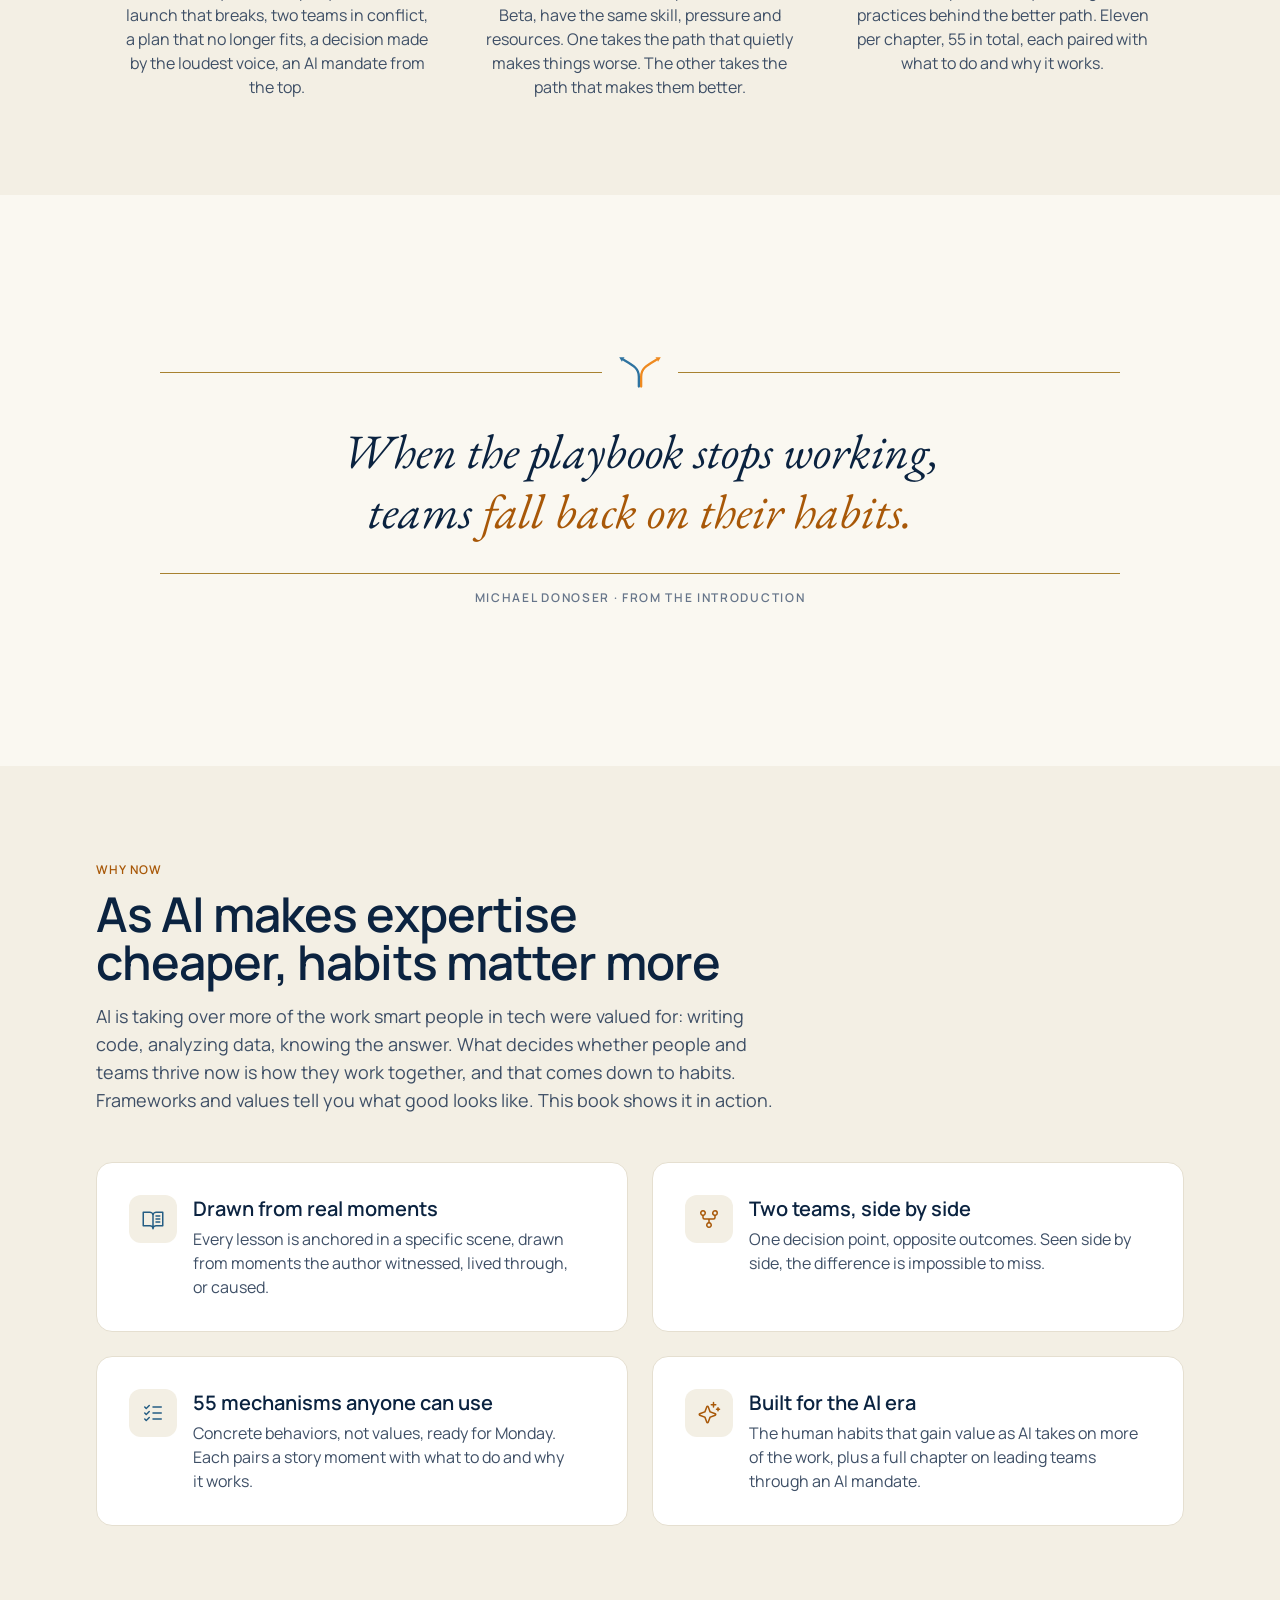
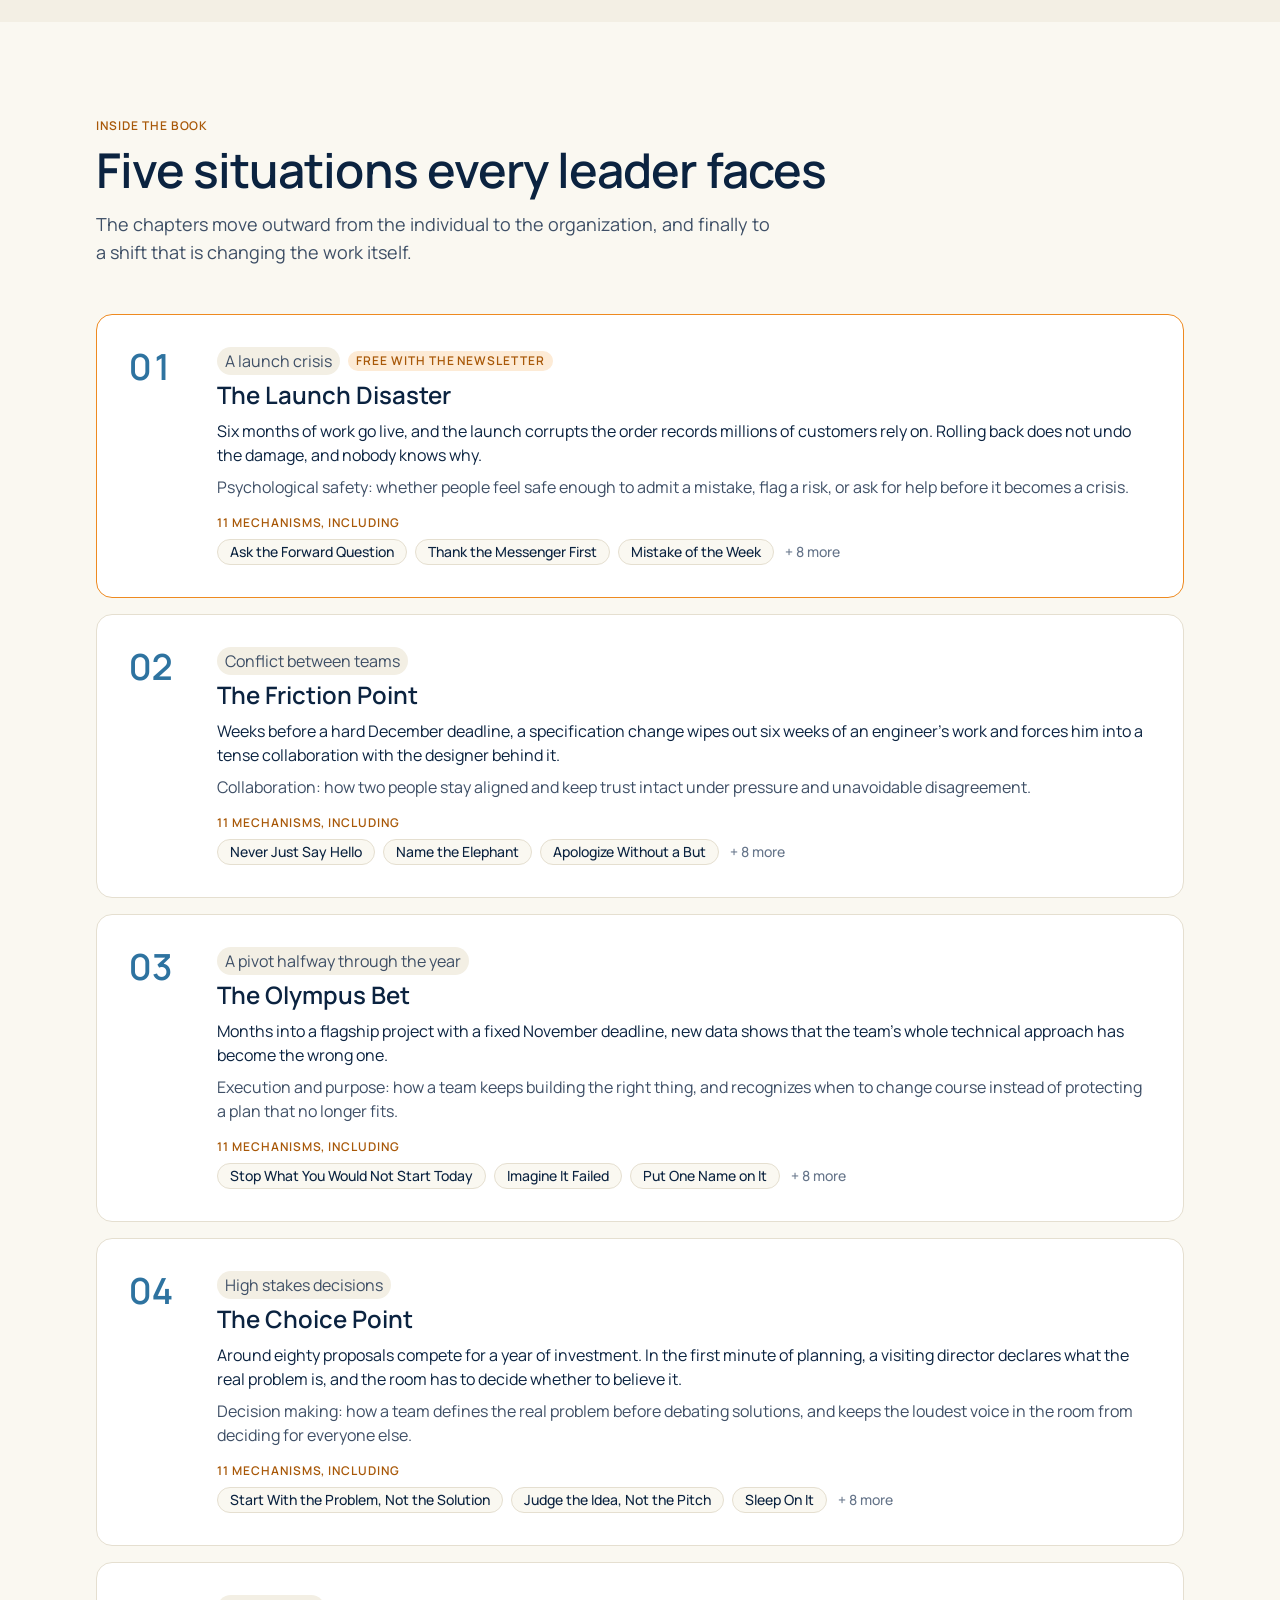
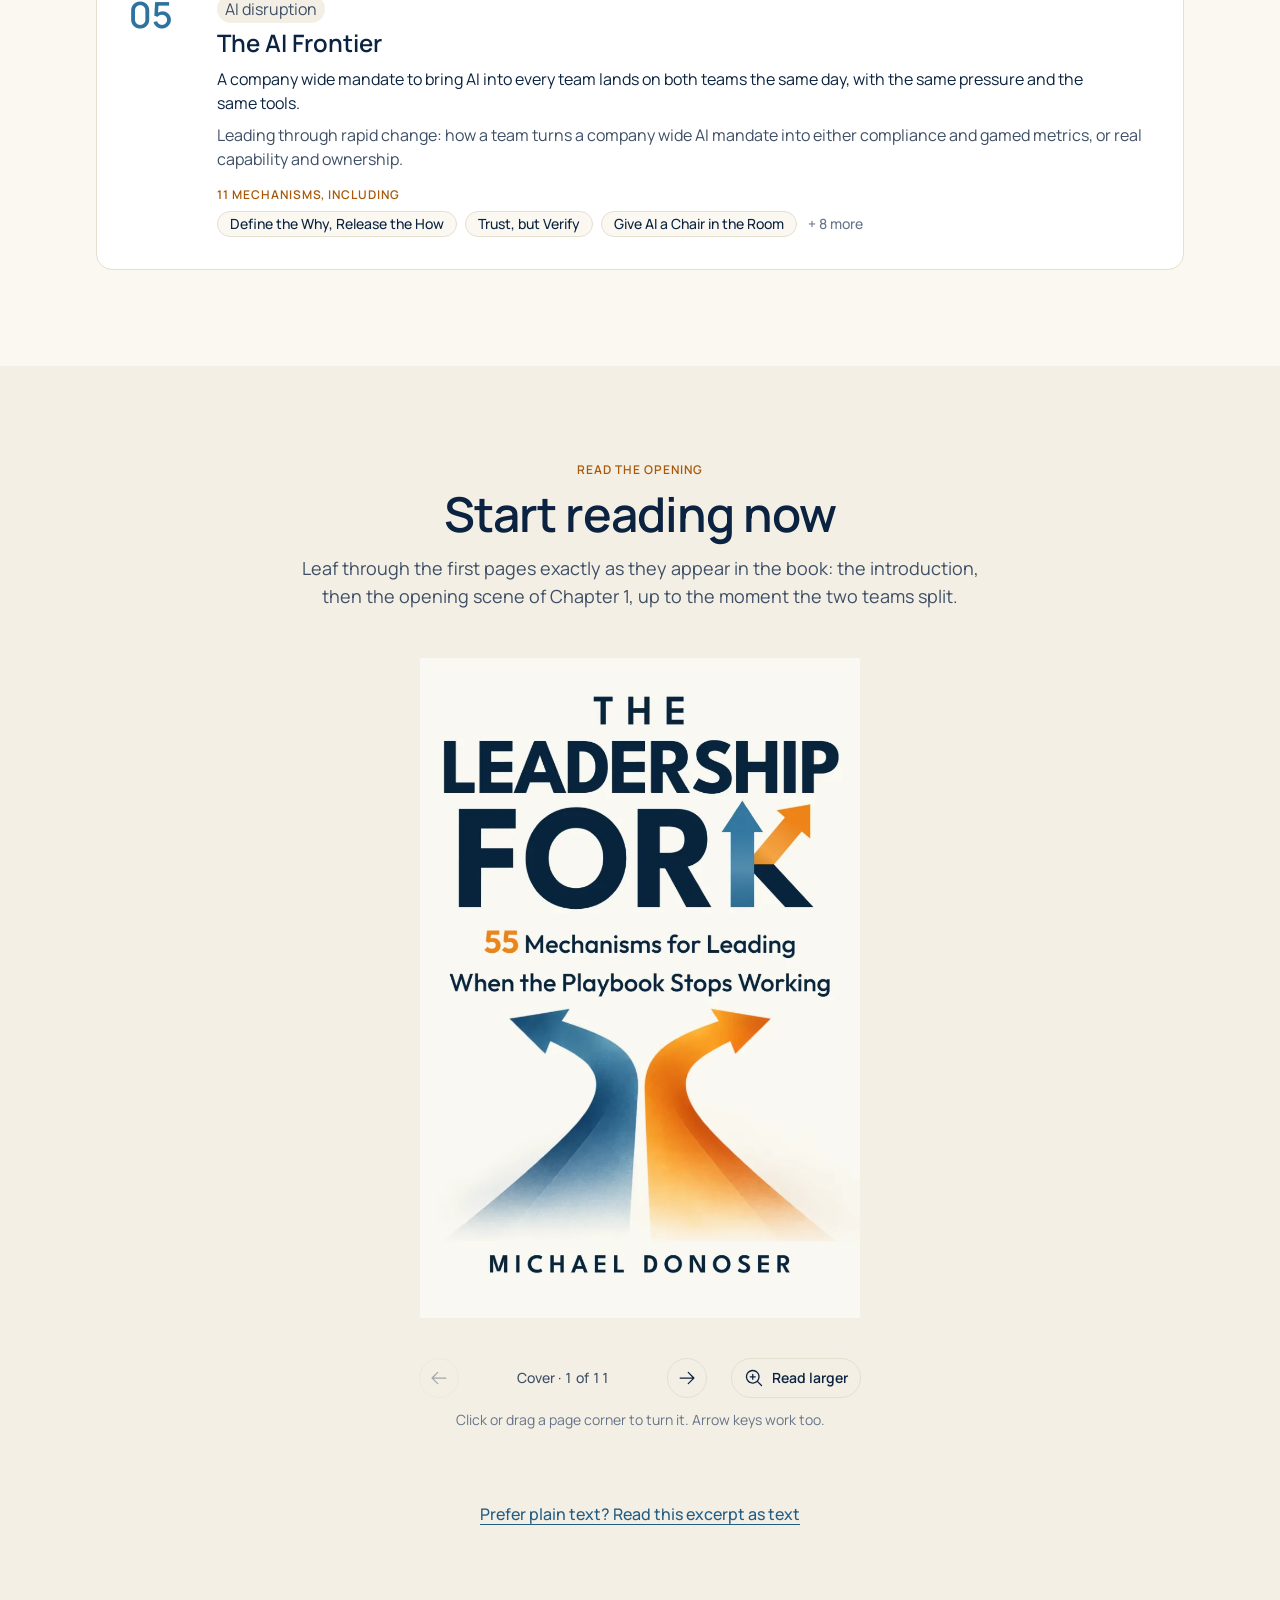
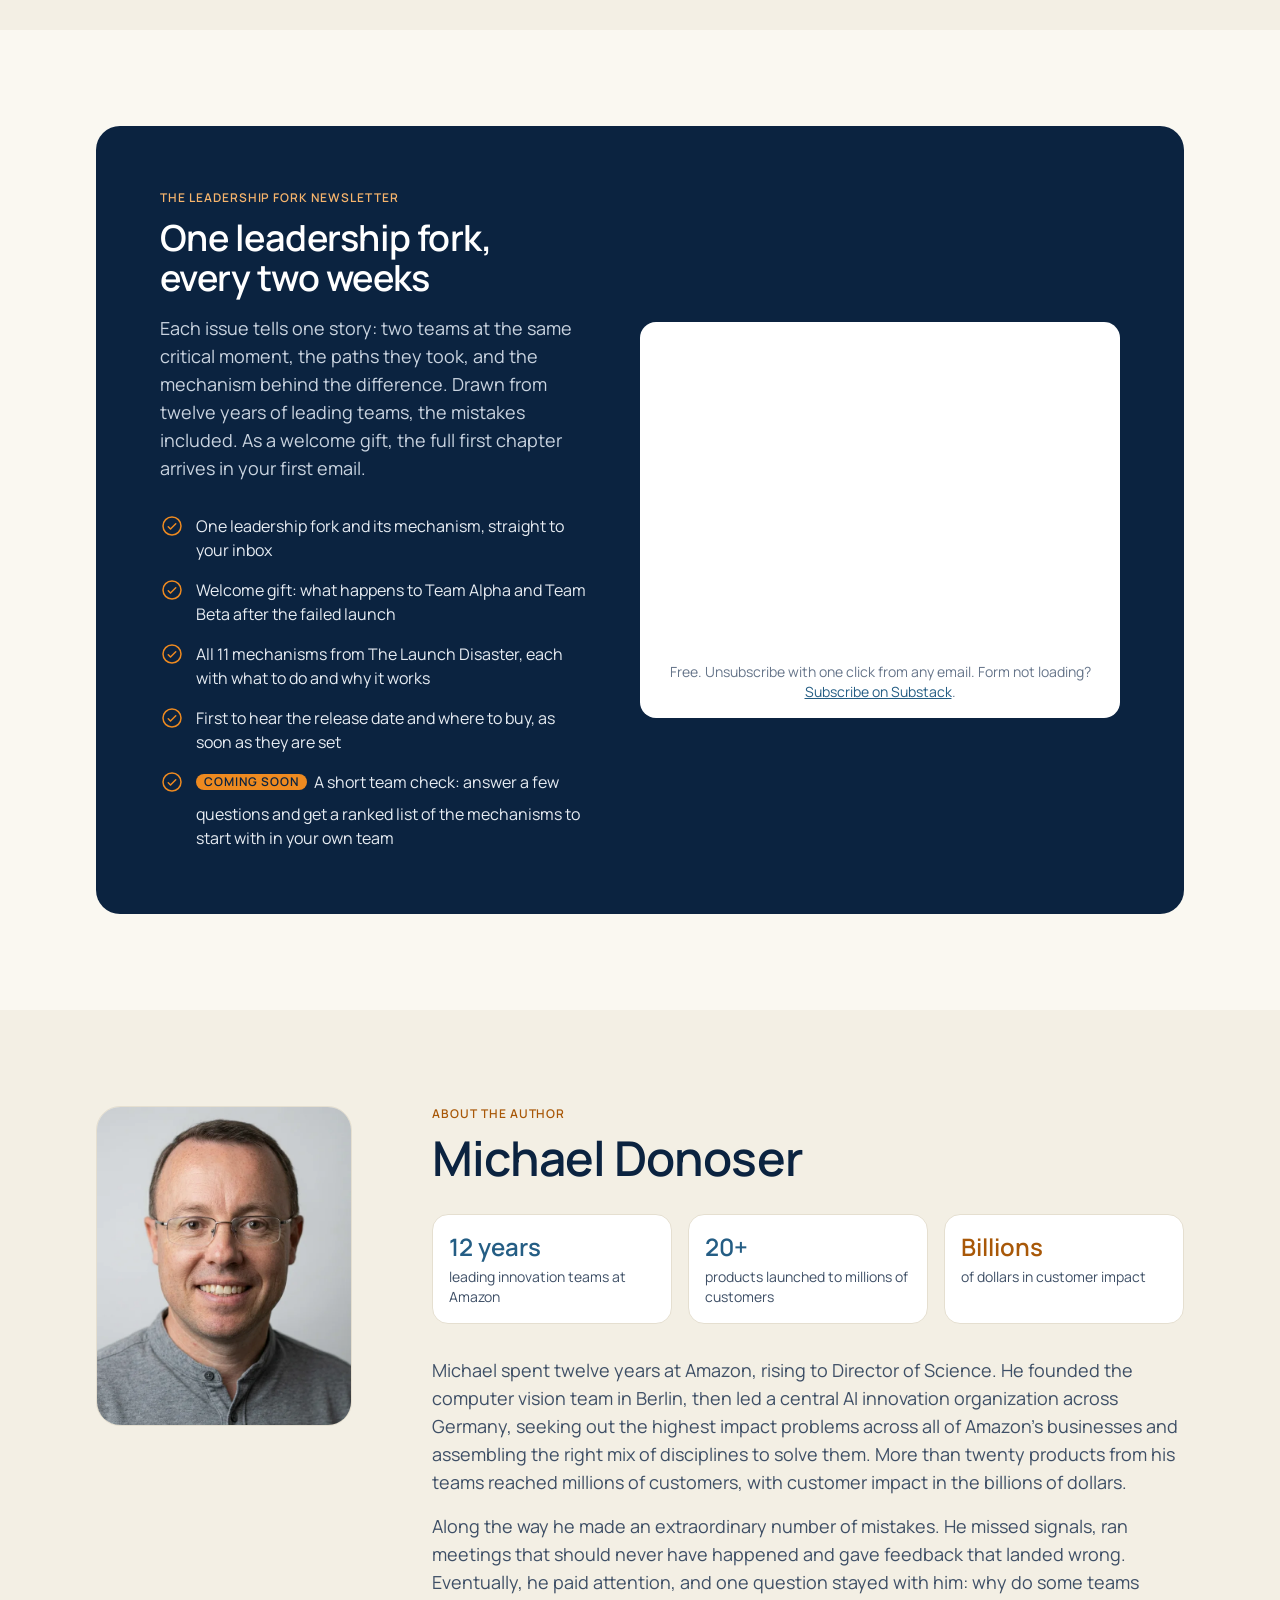
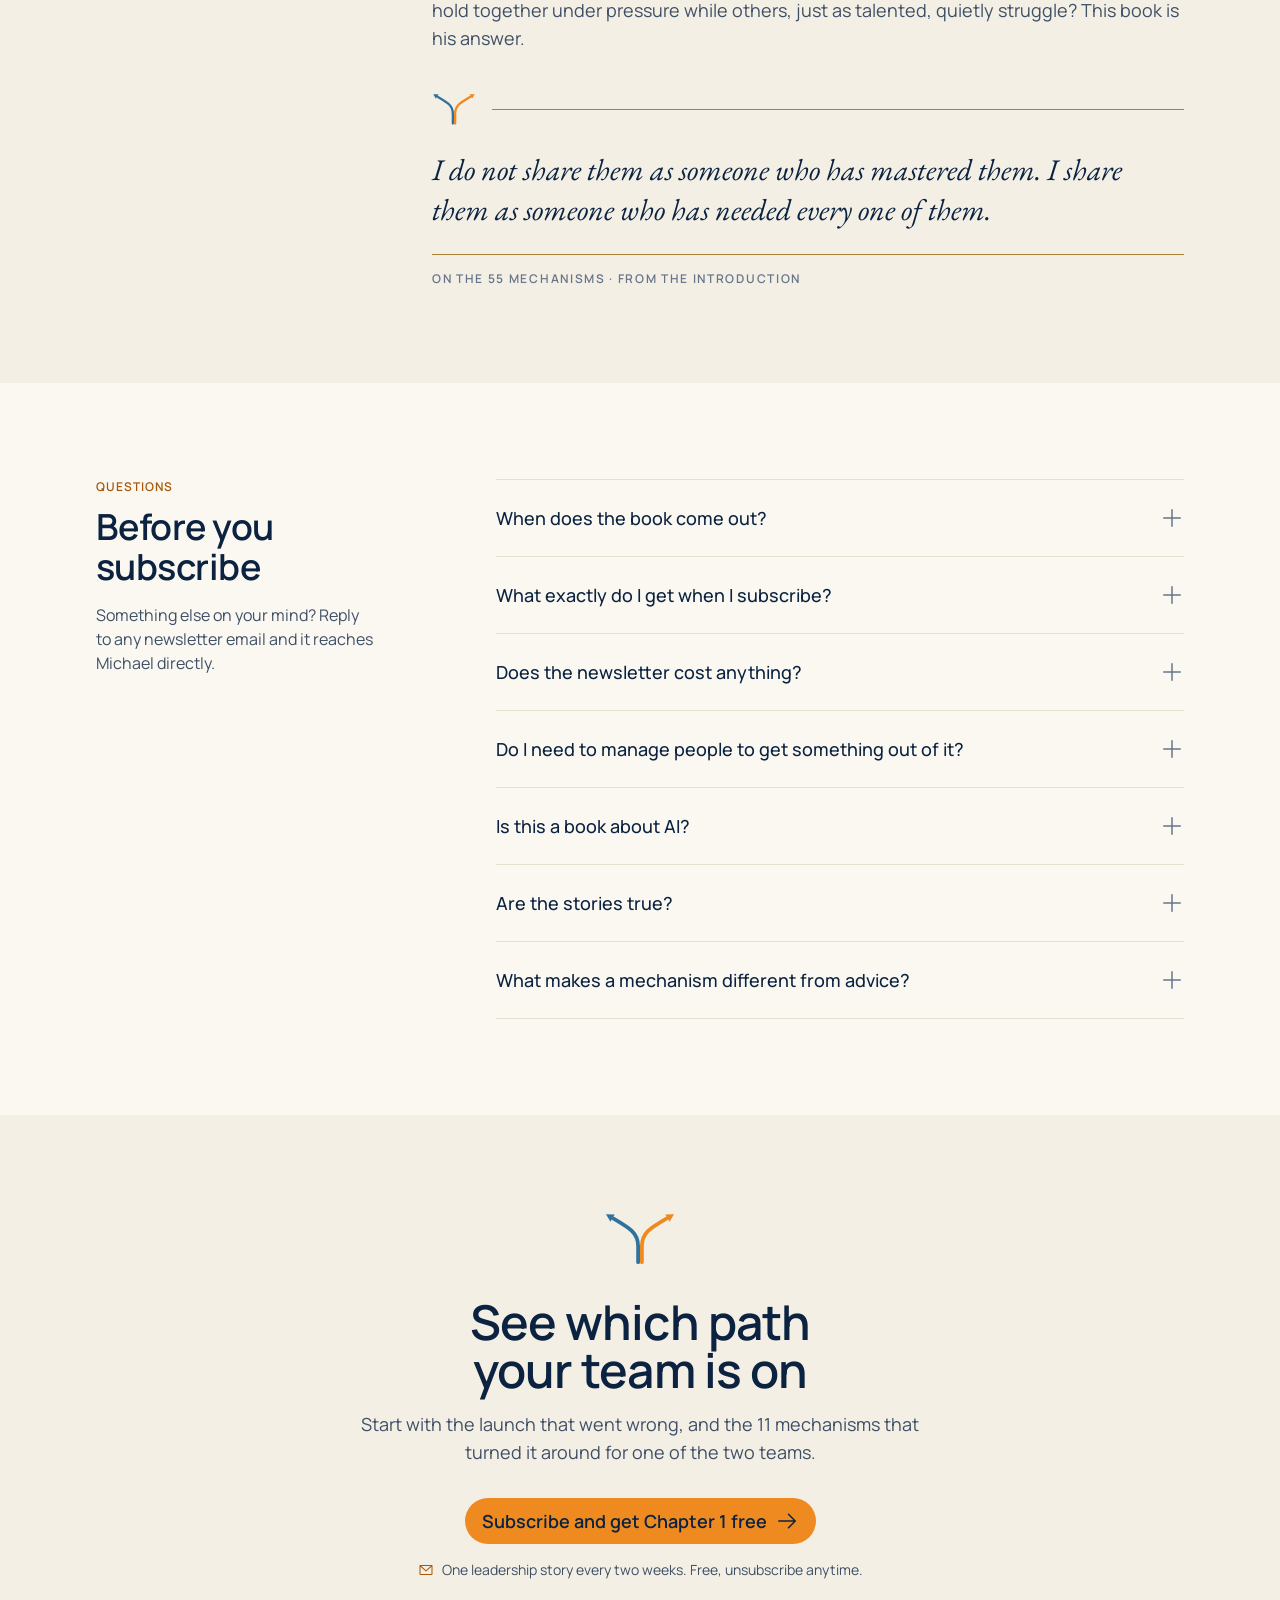
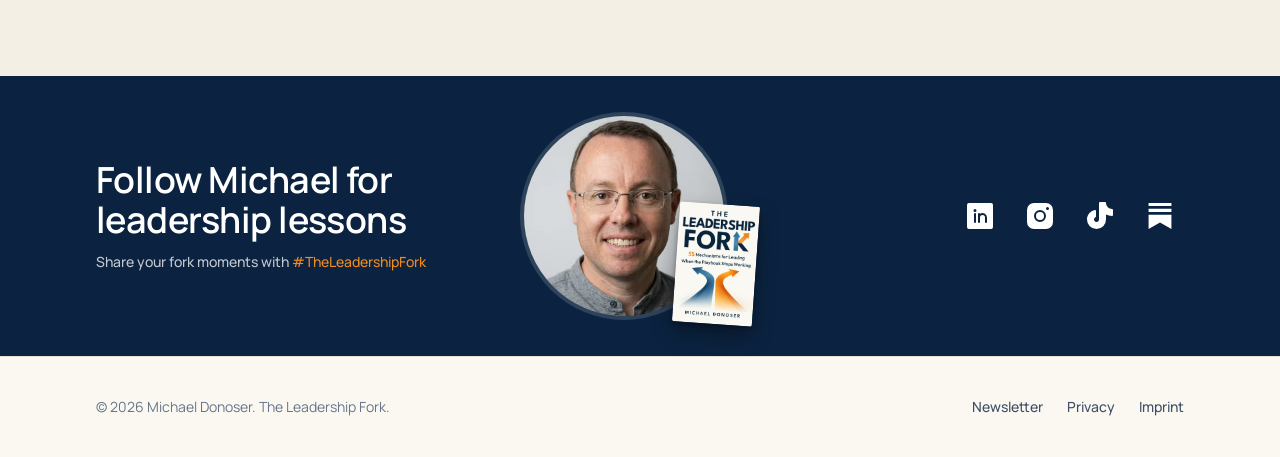
==== commit c4b722fe: "Drop team copies; tagline quotes the introduction on habits Co-Authored-By: Claude Opus 5.5 <noreply" ====
--- a/index.html
+++ b/index.html
@@ -257,10 +257,10 @@
         <figure class="tagline-quote">
           <div class="tq-rule" aria-hidden="true"><svg viewBox="0 0 152 116"><use href="#fork"/></svg></div>
           <blockquote>
-            <p data-word-reveal>The difference is rarely talent. It is small, almost invisible choices <span class="accent">that harden into habits.</span></p>
+            <p data-word-reveal>When the playbook stops working, teams <span class="accent">fall back on their habits.</span></p>
           </blockquote>
           <div class="tq-rule" aria-hidden="true"></div>
-          <figcaption class="tq-who">Michael Donoser</figcaption>
+          <figcaption class="tq-who">Michael Donoser &middot; from the introduction</figcaption>
         </figure>
       </div>
     </section>
@@ -535,9 +535,7 @@
               <li><svg aria-hidden="true"><use href="#i-check"/></svg><span>One leadership fork and its mechanism, straight to your inbox</span></li>
               <li><svg aria-hidden="true"><use href="#i-check"/></svg><span>Welcome gift: what happens to Team Alpha and Team Beta after the failed launch</span></li>
               <li><svg aria-hidden="true"><use href="#i-check"/></svg><span>All 11 mechanisms from The Launch Disaster, each with what to do and why it works</span></li>
-              <li><svg aria-hidden="true"><use href="#i-check"/></svg><span>First to hear the release date and where to buy, as soon as they are set</span></li>
-              <li><svg aria-hidden="true"><use href="#i-check"/></svg><span>Leading a team? First to hear how to get copies for everyone on it at launch</span></li>
-              <li><svg aria-hidden="true"><use href="#i-check"/></svg><span><span class="soon caption-3">Coming soon</span> A short team check: answer a few questions and get a ranked list of the mechanisms to start with in your own team</span></li>
+              <li><svg aria-hidden="true"><use href="#i-check"/></svg><span>First to hear the release date and where to buy, as soon as they are set</span></li>              <li><svg aria-hidden="true"><use href="#i-check"/></svg><span><span class="soon caption-3">Coming soon</span> A short team check: answer a few questions and get a ranked list of the mechanisms to start with in your own team</span></li>
             </ul>
           </div>
           <div class="signup-form">
@@ -630,12 +628,7 @@
           <details>
             <summary class="title-2">Is this a book about AI?<svg class="plus" aria-hidden="true"><use href="#i-plus"/></svg></summary>
             <div class="answer body-3 muted"><p>Partly. One full chapter covers leading teams through an AI mandate. The other four cover the human habits that decide how any team handles a crisis, a conflict, a pivot or a hard decision.</p><p>AI is also why the book matters now. As AI takes over more of the work smart people were valued for, how they work together decides more, and that comes down to habits.</p></div>
-          </details>
-          <details>
-            <summary class="title-2">I lead a team. Can I get copies for everyone?<svg class="plus" aria-hidden="true"><use href="#i-plus"/></svg></summary>
-            <div class="answer body-3 muted"><p>That is what the book is built for: one shared language for the moments where a team forks. Subscribers will hear first how to get copies for a whole team when the book launches.</p></div>
-          </details>
-          <details>
+          </details>          <details>
             <summary class="title-2">Are the stories true?<svg class="plus" aria-hidden="true"><use href="#i-plus"/></svg></summary>
             <div class="answer body-3 muted"><p>They are composites. No story is a transcript of a single real event, but every event in them is rooted in something the author witnessed, took part in, or caused. Details are changed, timelines compressed and characters combined.</p><p>Some of it may feel exaggerated. It usually is not.</p></div>
           </details>
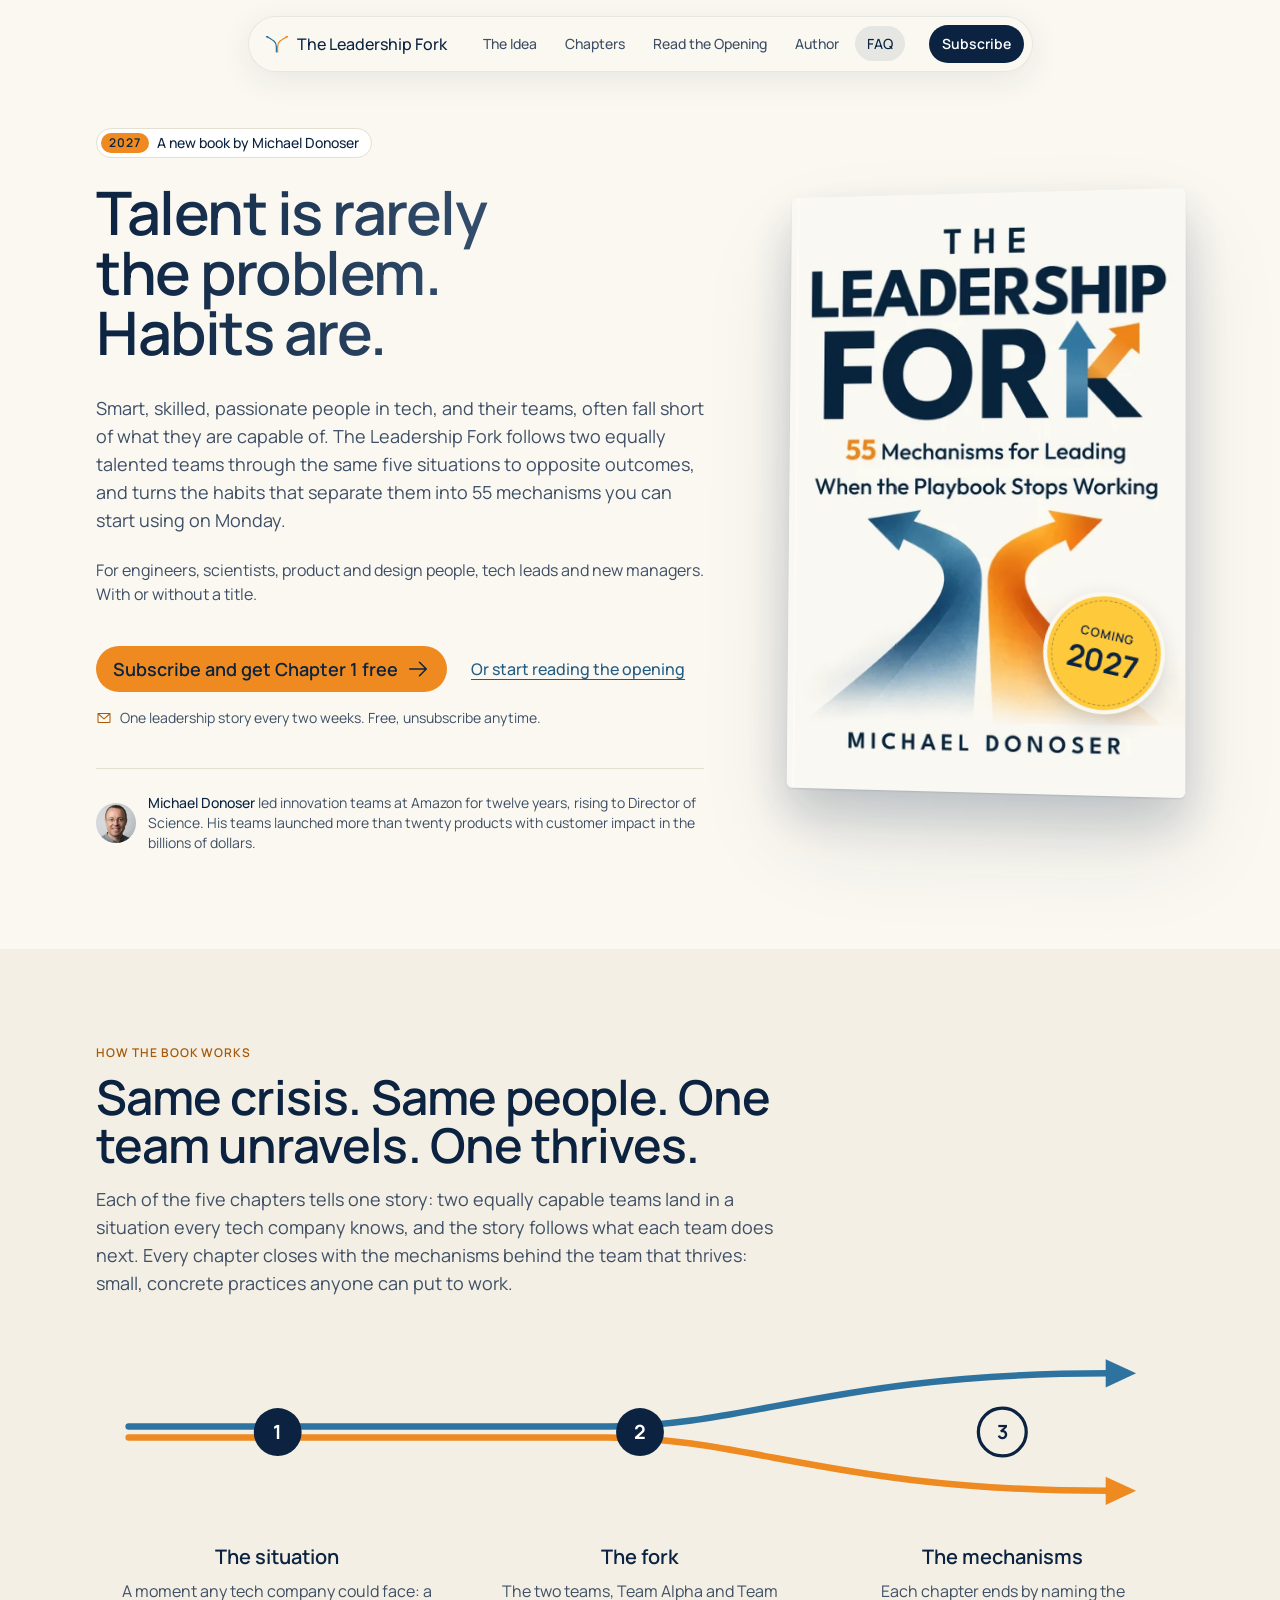
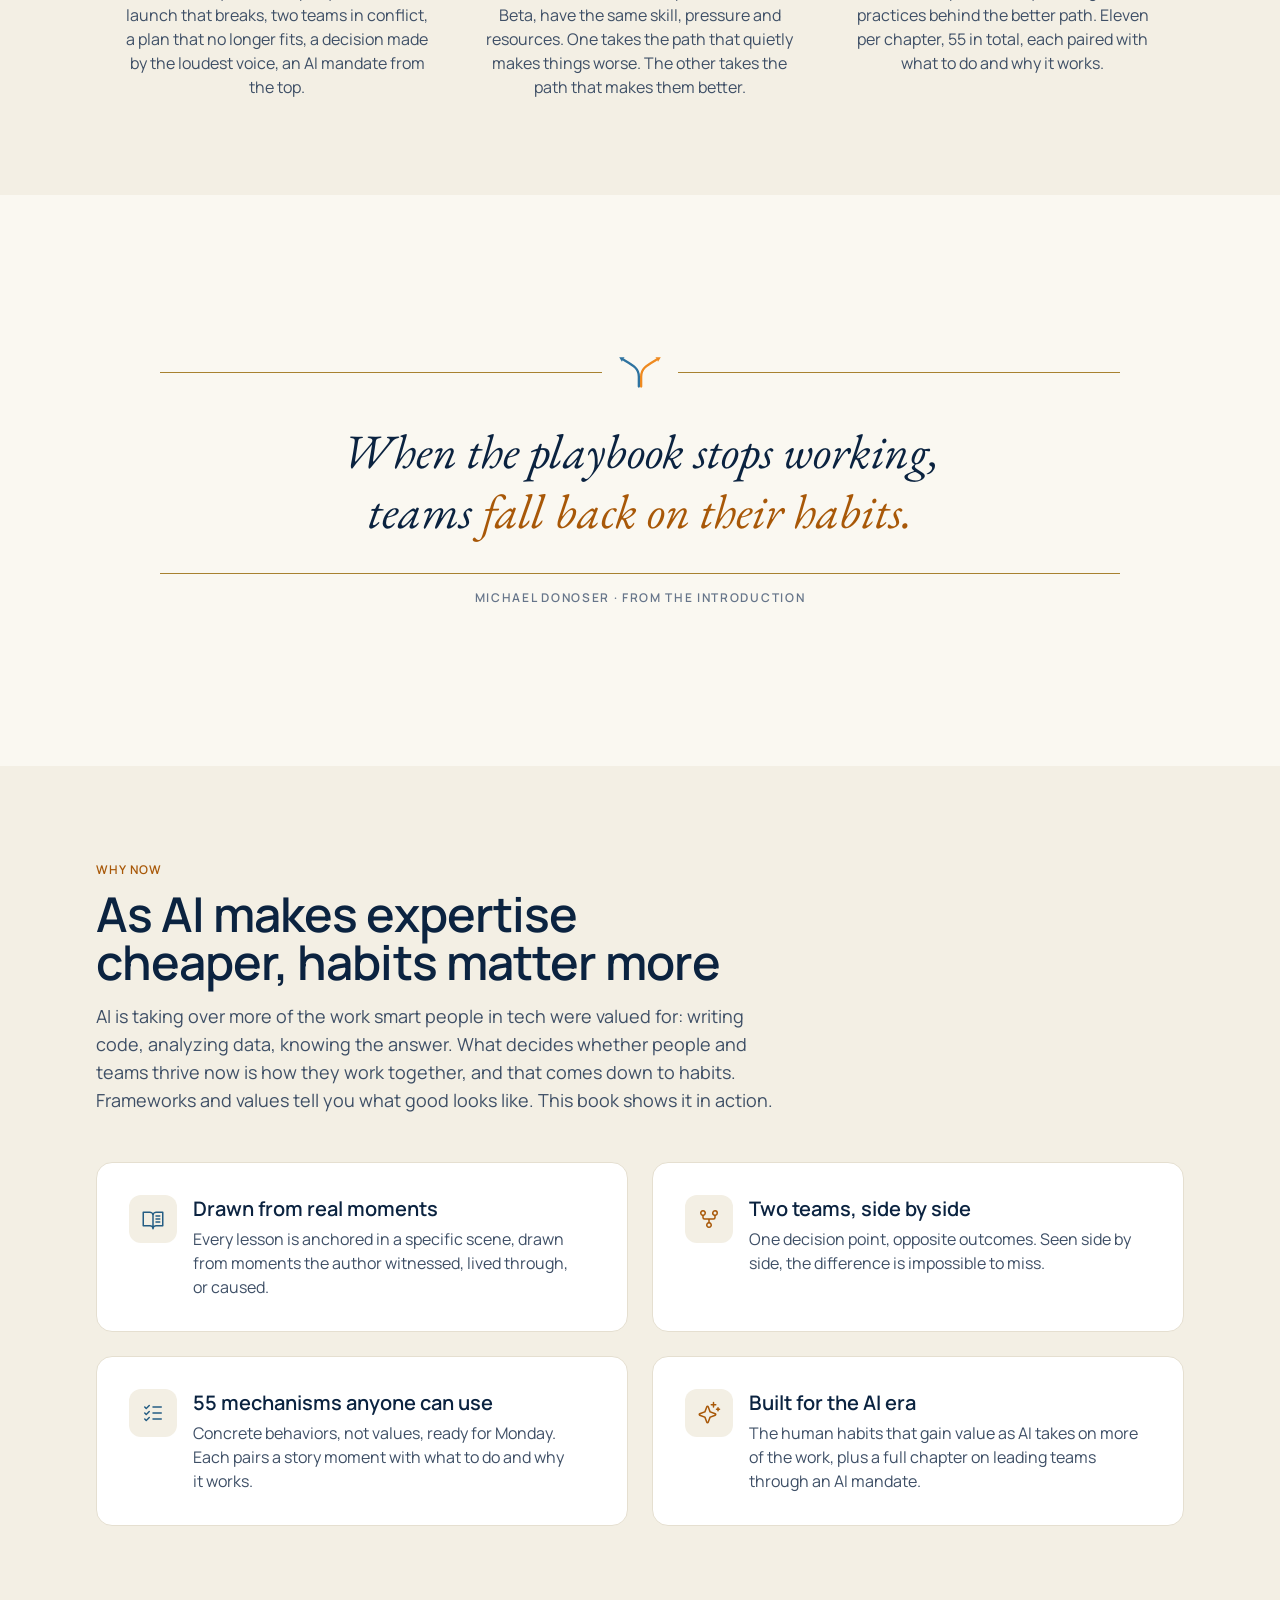
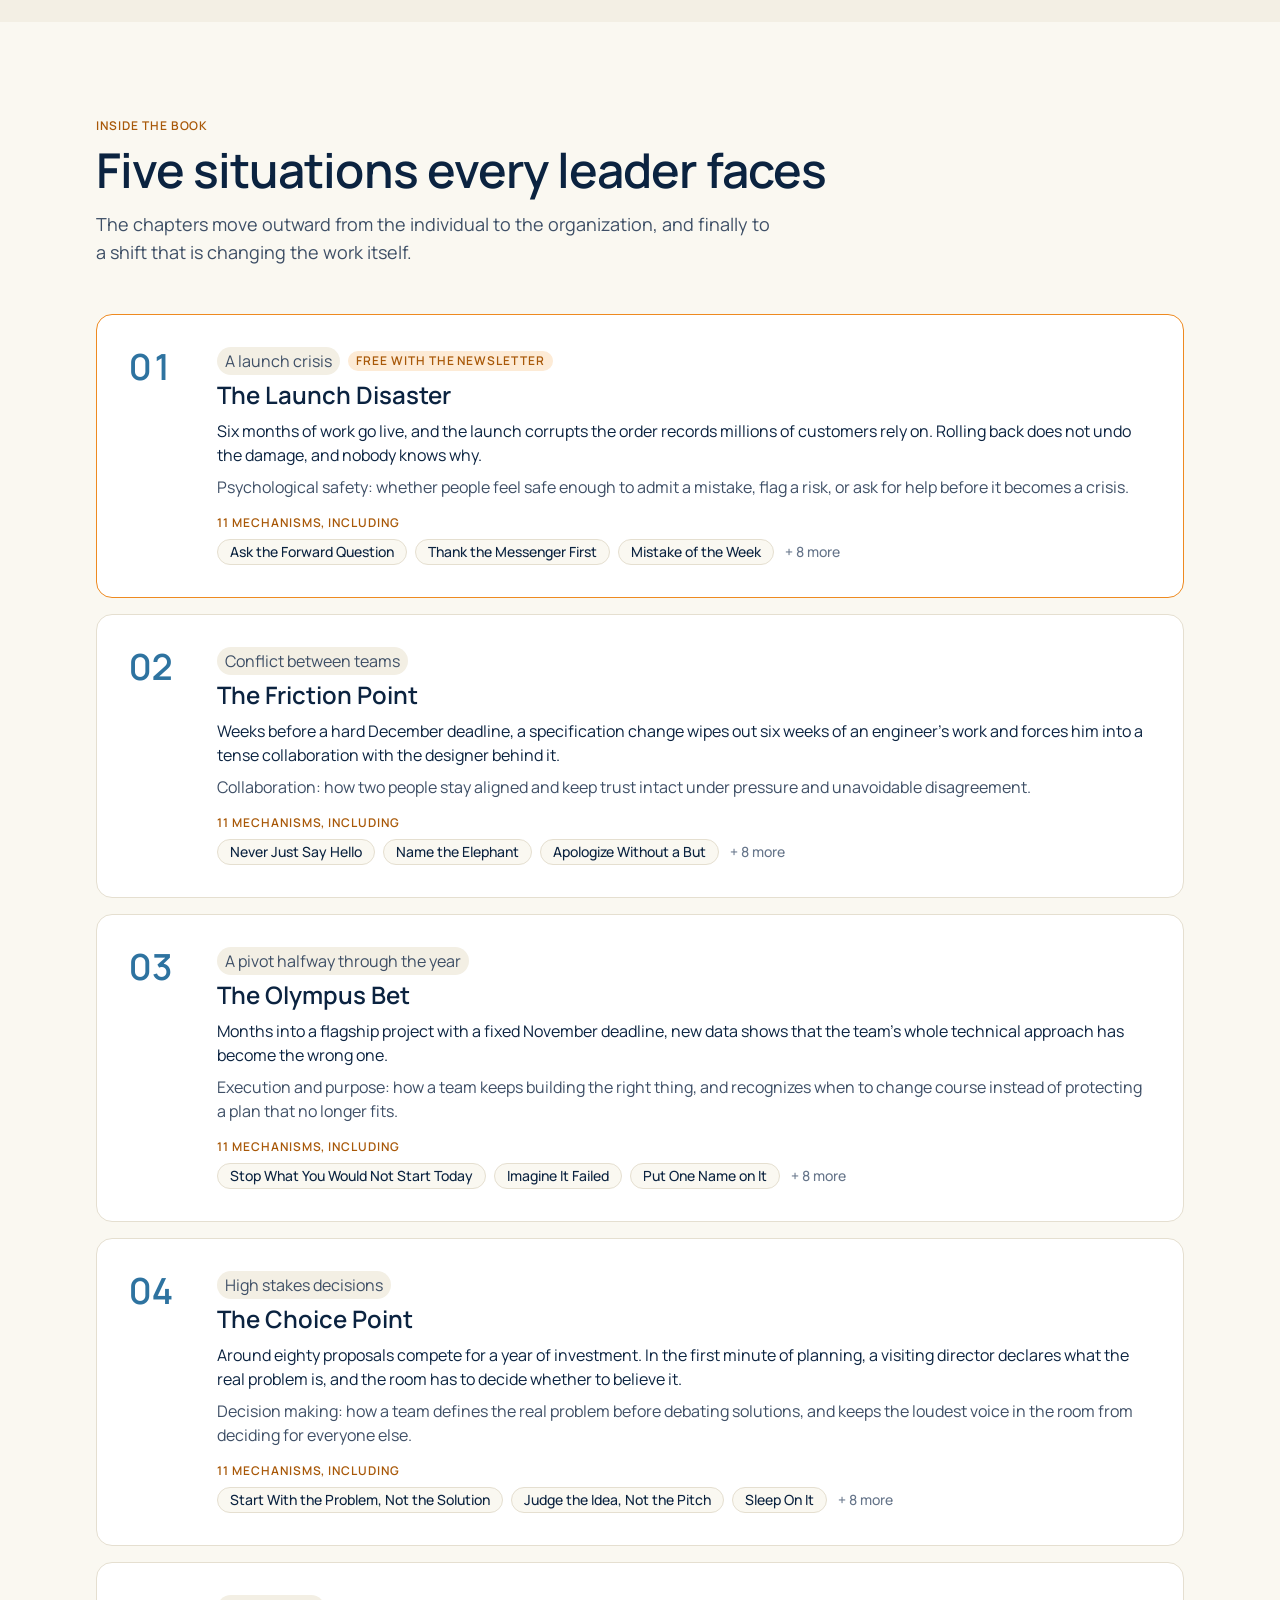
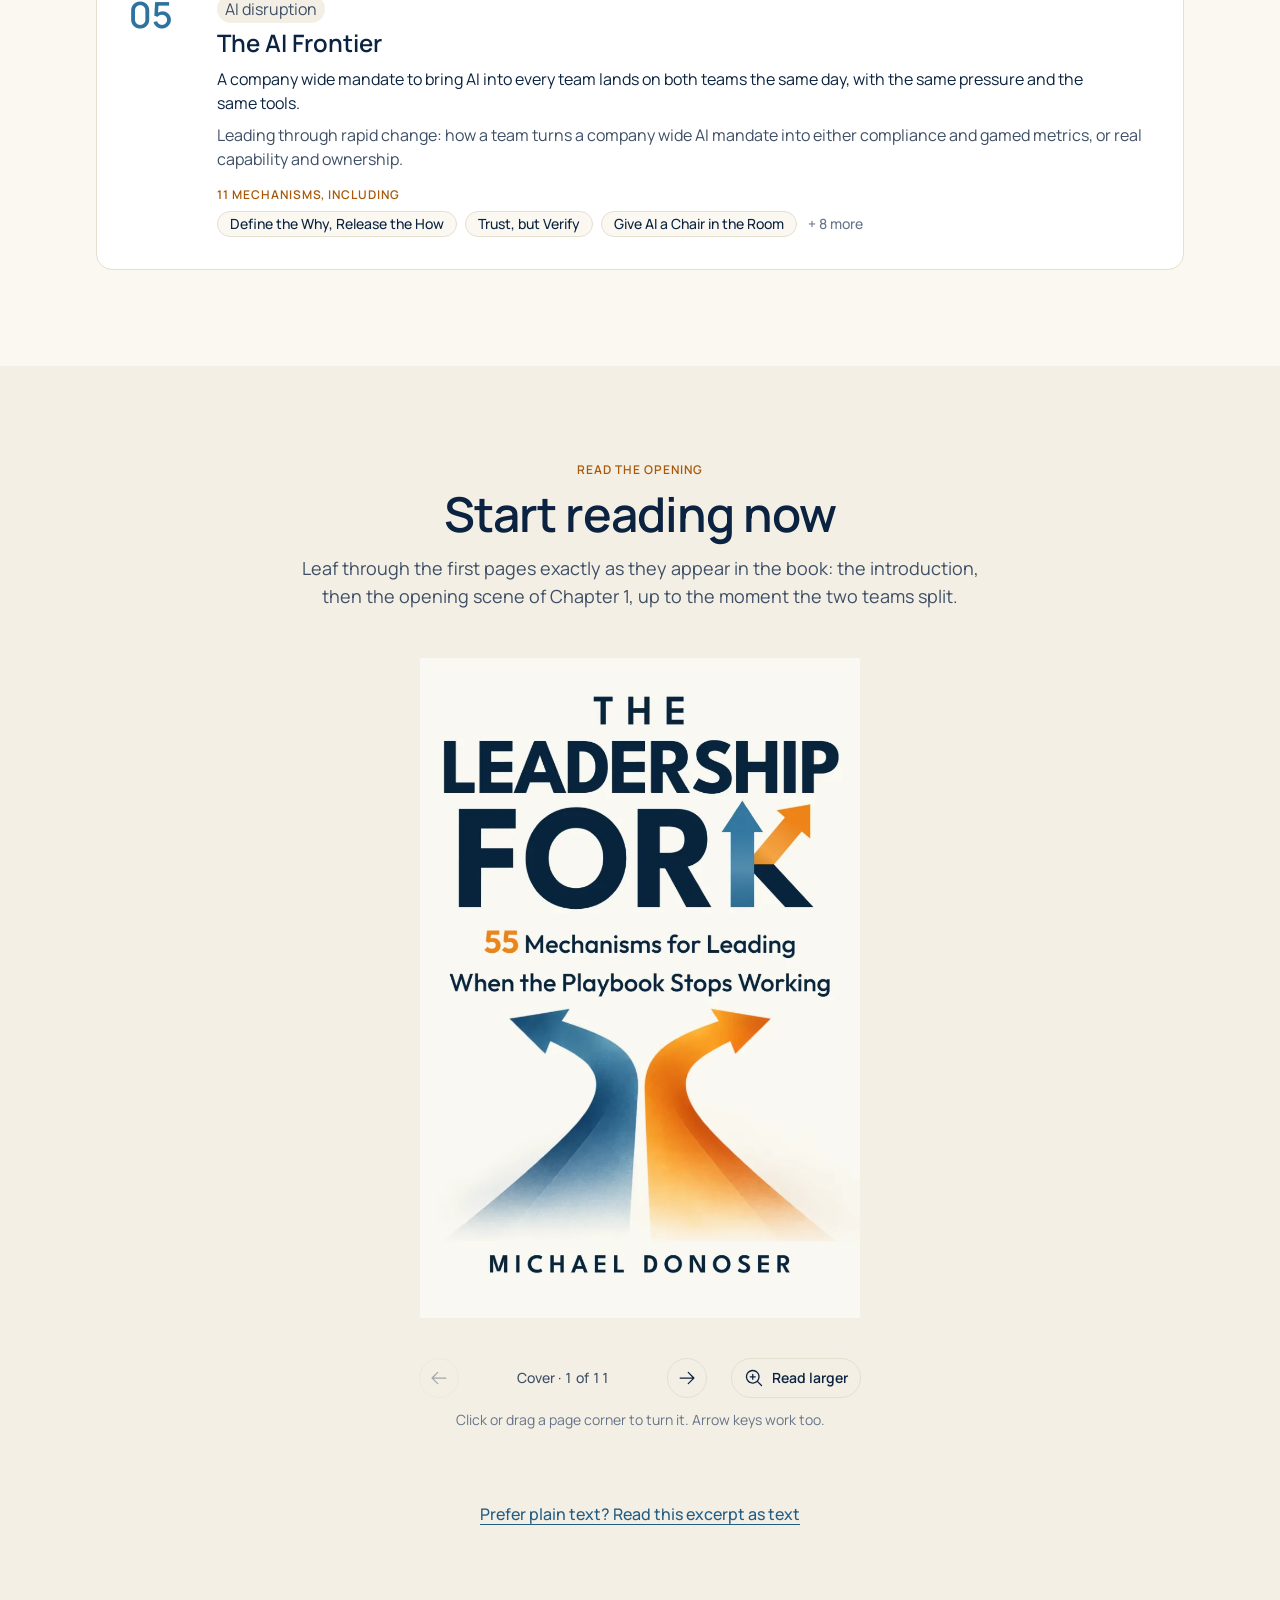
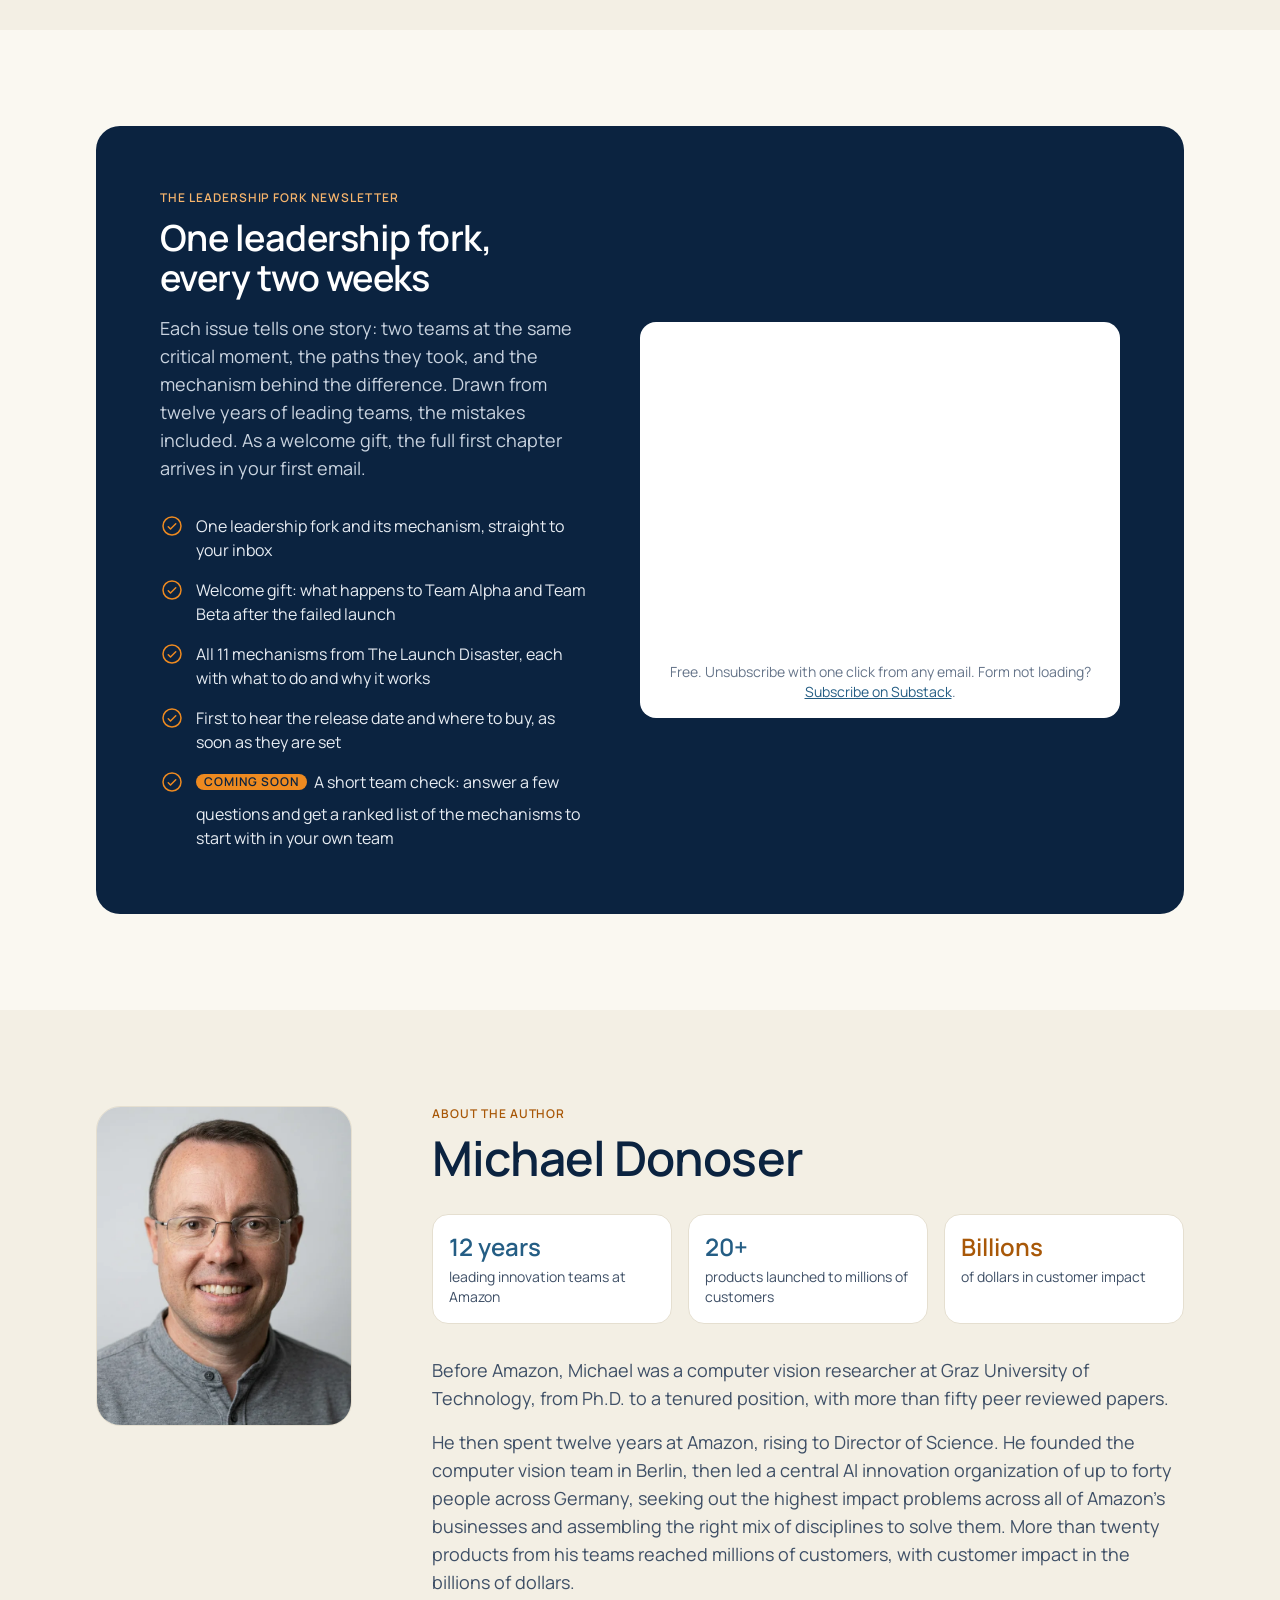
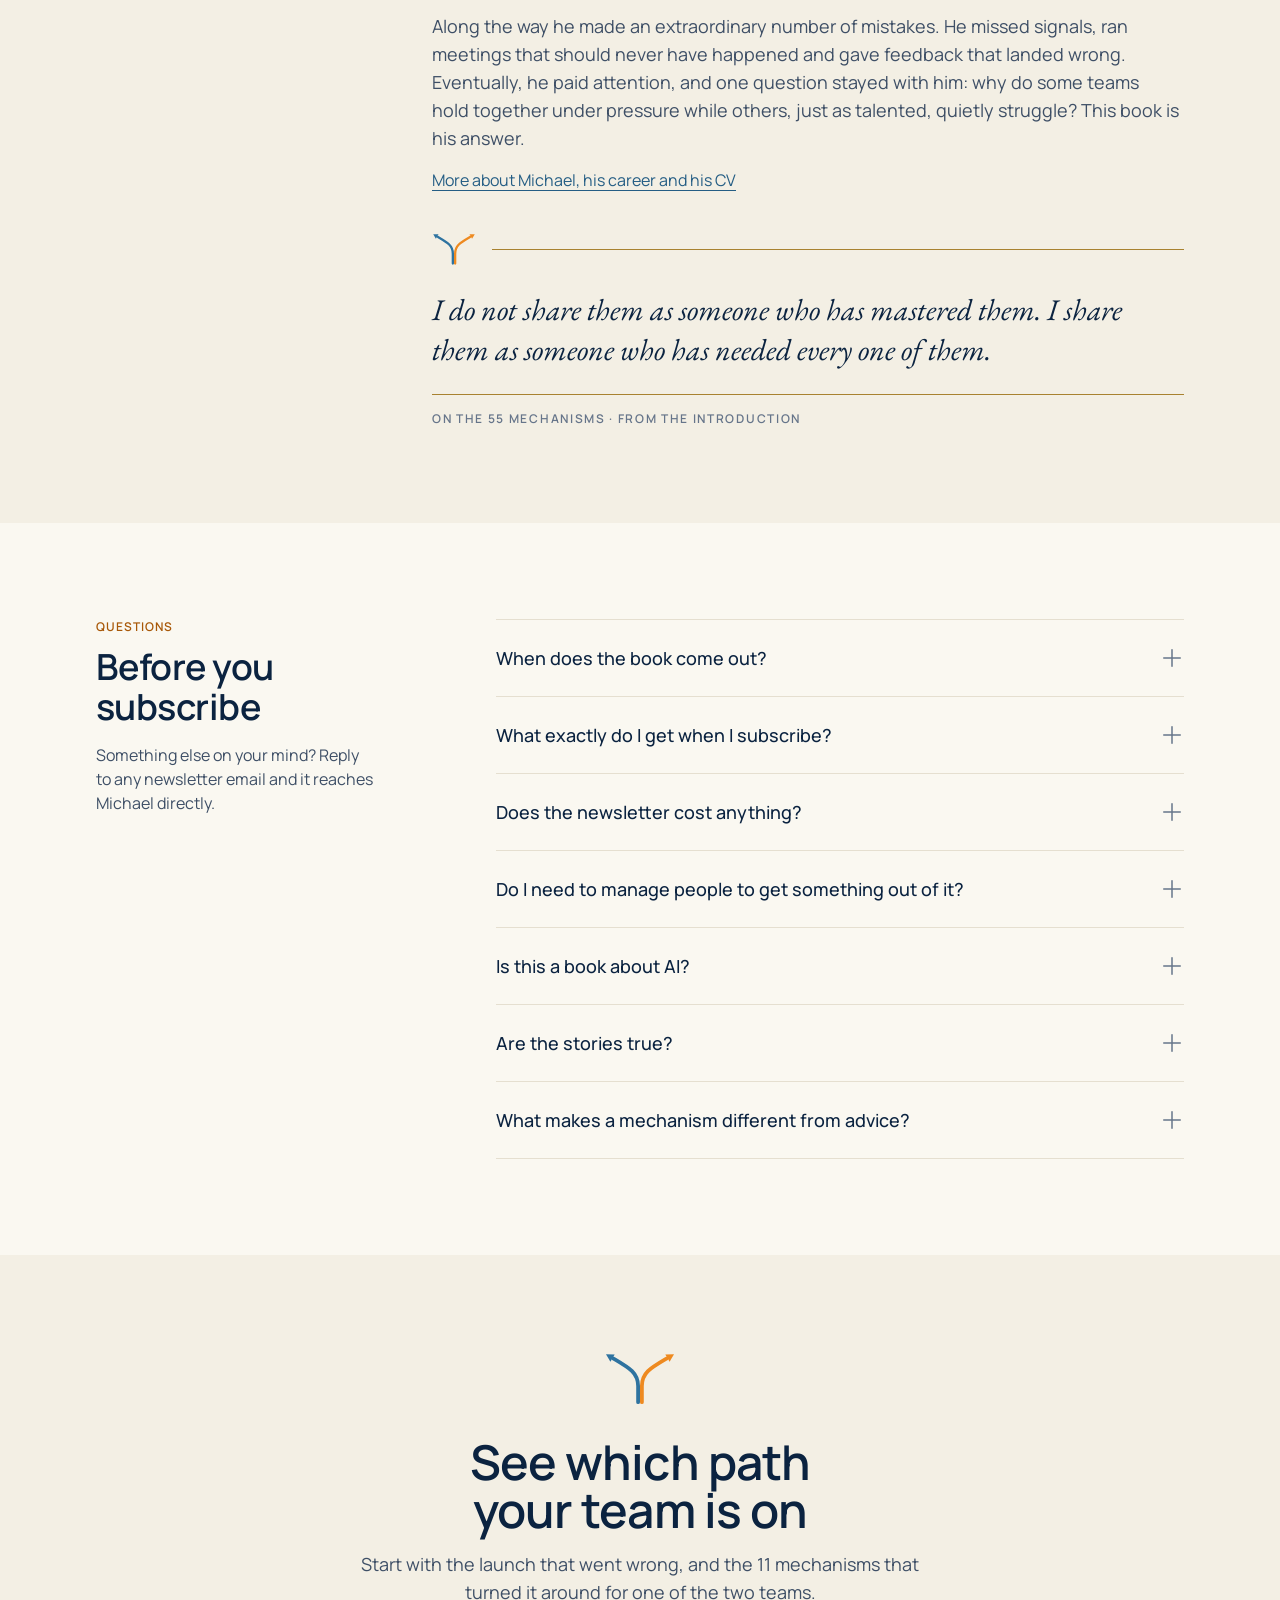
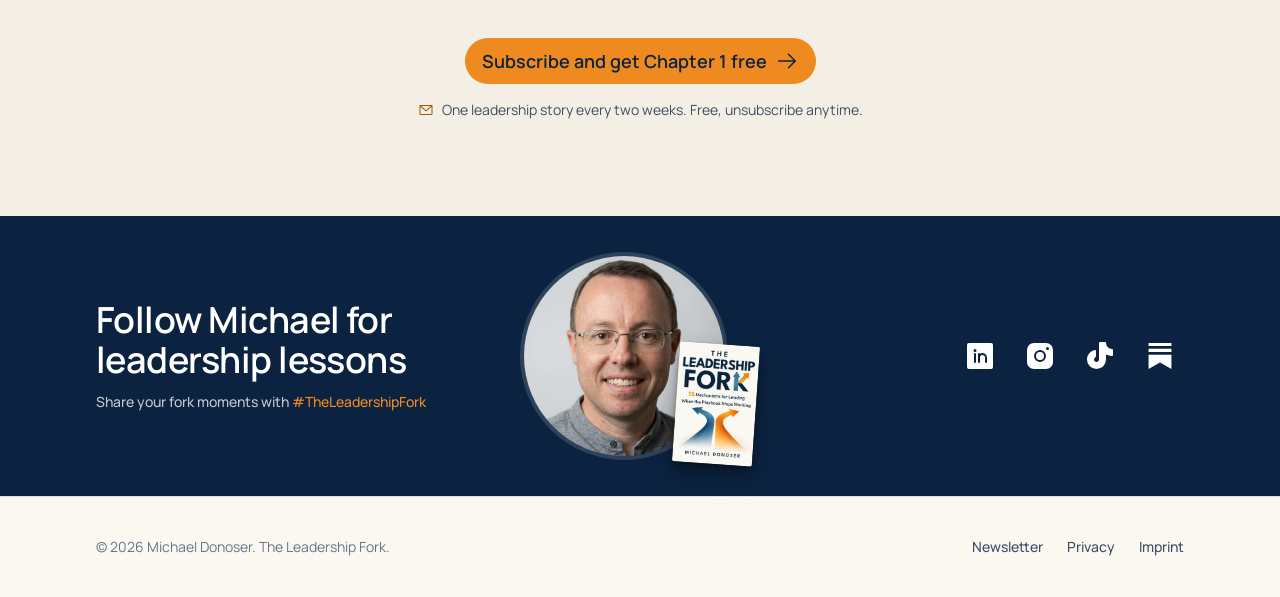
==== commit bacc4acd: "American English tags, research line and team size in bio, link to homepage, sitemap date Co-Authore" ====
--- a/index.html
+++ b/index.html
@@ -1,5 +1,5 @@
 <!doctype html>
-<html lang="en-GB">
+<html lang="en-US">
 <head>
   <meta charset="utf-8">
   <meta name="viewport" content="width=device-width, initial-scale=1">
@@ -12,7 +12,7 @@
 
   <meta property="og:type" content="book">
   <meta property="og:site_name" content="The Leadership Fork">
-  <meta property="og:locale" content="en_GB">
+  <meta property="og:locale" content="en_US">
   <meta property="og:title" content="The Leadership Fork: 55 Mechanisms for Leading When the Playbook Stops Working">
   <meta property="og:description" content="Talent is rarely the problem. Habits are. Read the opening and get Chapter 1 free.">
   <meta property="og:url" content="https://theleadershipfork.com/">
@@ -48,7 +48,8 @@
         "keywords": "The Leadership Fork, TheLeadershipFork, leadership, team culture, management, Michael Donoser",
         "alternativeHeadline": "55 Mechanisms for Leading When the Playbook Stops Working",
         "description": "Talent is rarely the problem. Habits are. For smart, skilled, passionate people in tech who see themselves and their teams fall short of what they are capable of, The Leadership Fork shows the simple behaviors that, repeated again and again, let people and teams thrive: two equally talented teams, the same situation, opposite outcomes, and 55 mechanisms you can start using on Monday.",
-        "author": { "@type": "Person", "name": "Michael Donoser", "sameAs": [
+        "author": { "@type": "Person", "name": "Michael Donoser", "url": "https://mike-dono-0815.github.io/homepage/", "sameAs": [
+          "https://mike-dono-0815.github.io/homepage/",
           "https://www.linkedin.com/in/michael-donoser",
           "https://www.instagram.com/michaeldonoser/",
           "https://www.tiktok.com/@michaeldonoser",
@@ -571,9 +572,14 @@
           </ul>
           <div>
             <p class="body-7 muted">
-              Michael spent twelve years at Amazon, rising to Director of
+              Before Amazon, Michael was a computer vision researcher at Graz
+              University of Technology, from Ph.D. to a tenured position, with
+              more than fifty peer reviewed papers.
+            </p>
+            <p class="body-7 muted">
+              He then spent twelve years at Amazon, rising to Director of
               Science. He founded the computer vision team in Berlin, then led
-              a central AI innovation organization across Germany, seeking out
+              a central AI innovation organization of up to forty people across Germany, seeking out
               the highest impact problems across all of Amazon&rsquo;s businesses
               and assembling the right mix of disciplines to solve them. More
               than twenty products from his teams reached millions of
@@ -587,6 +593,7 @@
               under pressure while others, just as talented, quietly struggle?
               This book is his answer.
             </p>
+            <p class="body-3"><a class="text-link" href="https://mike-dono-0815.github.io/homepage/" rel="noopener">More about Michael, his career and his CV</a></p>
           </div>
           <figure class="author-quote">
             <div class="tq-rule" aria-hidden="true"><svg viewBox="0 0 152 116"><use href="#fork"/></svg></div>
